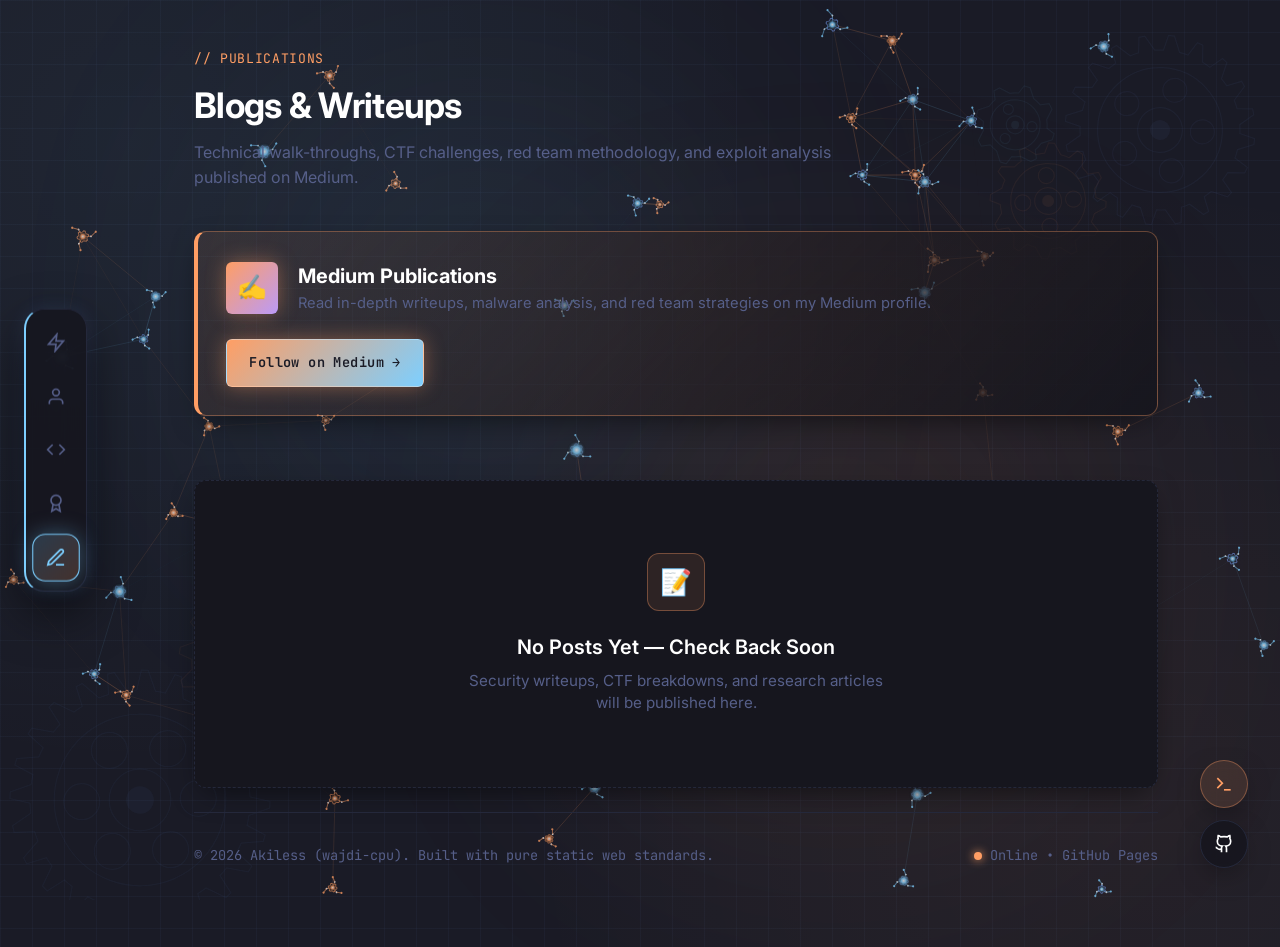
==== blogs.html @ 0413f9d8 "first commit with initial project setup" ====
<!DOCTYPE html>
<html lang="en">
<head>
  <meta charset="UTF-8">
  <meta name="viewport" content="width=device-width, initial-scale=1.0">
  <title>Akiless // Blogs & Writeups</title>
  <meta name="description" content="Offensive security articles and CTF writeups by Akiless (wajdi-cpu) on Medium">
  
  <!-- Fonts: Inter & JetBrains Mono -->
  <link rel="preconnect" href="https://fonts.googleapis.com">
  <link rel="preconnect" href="https://fonts.gstatic.com" crossorigin>
  <link href="https://fonts.googleapis.com/css2?family=Inter:wght@400;500;600;700;800&family=JetBrains+Mono:wght@400;500;600&display=swap" rel="stylesheet">
  
  <link rel="stylesheet" href="./css/style.css">
</head>
<body>

  <!-- Interactive Background Canvas & Ambient Orbs -->
  <canvas id="bg-canvas"></canvas>
  <div class="bg-glow-orb orb-1"></div>
  <div class="bg-glow-orb orb-2"></div>

  <!-- Mobile Top Bar -->
  <div class="mobile-top-bar">
    <a href="index.html" class="mobile-brand">
      <span>λ</span> akiless
    </a>
    <button class="terminal-trigger" style="background:none; border:none; color:var(--accent-emerald); font-size:1.2rem; cursor:pointer;" title="Terminal">
      &gt;_
    </button>
  </div>

  <!-- Floating Glass Dock -->
  <nav class="glass-dock" aria-label="Main Navigation">
    <a href="index.html" class="dock-item" title="Latest Activity">
      <svg xmlns="http://www.w3.org/2000/svg" viewBox="0 0 24 24" fill="none" stroke="currentColor"><path d="M13 2L3 14h9l-1 8 10-12h-9l1-8z"/></svg>
      <span class="dock-tooltip">~/latest</span>
    </a>
    <a href="whoami.html" class="dock-item" title="About Akiless">
      <svg xmlns="http://www.w3.org/2000/svg" viewBox="0 0 24 24" fill="none" stroke="currentColor"><path d="M20 21v-2a4 4 0 0 0-4-4H8a4 4 0 0 0-4 4v2"/><circle cx="12" cy="7" r="4"/></svg>
      <span class="dock-tooltip">~/whoami</span>
    </a>
    <a href="projects.html" class="dock-item" title="Projects & Tooling">
      <svg xmlns="http://www.w3.org/2000/svg" viewBox="0 0 24 24" fill="none" stroke="currentColor"><polyline points="16 18 22 12 16 6"/><polyline points="8 6 2 12 8 18"/></svg>
      <span class="dock-tooltip">~/projects</span>
    </a>
    <a href="certifications.html" class="dock-item" title="Certifications">
      <svg xmlns="http://www.w3.org/2000/svg" viewBox="0 0 24 24" fill="none" stroke="currentColor"><circle cx="12" cy="8" r="6"/><path d="M15.477 12.89 17 21l-5-3-5 3 1.523-8.11"/></svg>
      <span class="dock-tooltip">~/certifications</span>
    </a>
    <a href="blogs.html" class="dock-item" title="Medium Writeups">
      <svg xmlns="http://www.w3.org/2000/svg" viewBox="0 0 24 24" fill="none" stroke="currentColor"><path d="M12 20h9"/><path d="M16.5 3.5a2.121 2.121 0 0 1 3 3L7 19l-4 1 1-4L16.5 3.5z"/></svg>
      <span class="dock-tooltip">~/blogs</span>
    </a>
  </nav>

  <!-- Floating Quick Actions -->
  <div class="floating-actions">
    <button class="action-fab terminal-fab terminal-trigger" title="Open Interactive Terminal">
      <svg xmlns="http://www.w3.org/2000/svg" width="20" height="20" viewBox="0 0 24 24" fill="none" stroke="currentColor" stroke-width="2"><polyline points="4 17 10 11 4 5"/><line x1="12" y1="19" x2="20" y2="19"/></svg>
      <span class="action-tooltip">Easter Egg Terminal</span>
    </button>
    <a href="https://github.com/wajdi-cpu" target="_blank" rel="noopener noreferrer" class="action-fab" title="GitHub Profile">
      <svg xmlns="http://www.w3.org/2000/svg" width="20" height="20" viewBox="0 0 24 24" fill="none" stroke="currentColor" stroke-width="2"><path d="M15 22v-4a4.8 4.8 0 0 0-1-3.5c3 0 6-2 6-5.5.08-1.25-.27-2.48-1-3.5.28-1.15.28-2.35 0-3.5 0 0-1 0-3 1.5-2.64-.5-5.36-.5-8 0C6 2 5 2 5 2c-.3 1.15-.3 2.35 0 3.5A5.403 5.403 0 0 0 4 9c0 3.5 3 5.5 6 5.5-.39.49-.68 1.05-.85 1.65-.17.6-.22 1.23-.15 1.85v4"/><path d="M9 18c-4.51 2-5-2-7-2"/></svg>
      <span class="action-tooltip">GitHub @wajdi-cpu</span>
    </a>
  </div>

  <!-- Interactive Terminal Modal -->
  <div id="terminal-modal" class="terminal-modal-backdrop">
    <div class="terminal-window">
      <div class="terminal-header">
        <div class="terminal-controls">
          <span id="terminal-close-btn" class="control-dot dot-red" title="Close"></span>
          <span class="control-dot dot-yellow"></span>
          <span class="control-dot dot-green"></span>
        </div>
        <span class="terminal-title">akiless@redteam: ~ (zsh)</span>
        <div style="width:40px;"></div>
      </div>
      <div class="terminal-body">
        <div id="terminal-output" class="terminal-output">
          <div class="terminal-line"><span style="color:#10b981;">Akiless Cyber Terminal [Version 2.4.0]</span></div>
          <div class="terminal-line"><span style="color:#94a3b8;">Type <span style="color:#38bdf8;">help</span> to inspect available commands or <span style="color:#38bdf8;">whoami</span> for bio.</span></div>
        </div>
        <div class="terminal-prompt-row">
          <span class="terminal-prompt-user">akiless@redteam:~$</span>
          <input type="text" id="terminal-input" class="terminal-input" autocomplete="off" spellcheck="false" placeholder="type a command...">
        </div>
      </div>
    </div>
  </div>

  <!-- Main Content Layout -->
  <div class="page-container">
    <div class="section-header">
      <div class="section-tag">
        <span>// PUBLICATIONS</span>
      </div>
      <h1 class="section-title">Blogs & Writeups</h1>
      <p class="section-desc">
        Technical walk-throughs, CTF challenges, red team methodology, and exploit analysis published on Medium.
      </p>
    </div>

    <!-- Persistent Medium Banner -->
    <div class="medium-banner">
      <div class="medium-banner-info">
        <div class="medium-icon-box">✍</div>
        <div class="medium-banner-text">
          <h3>Medium Publications</h3>
          <p>Read in-depth writeups, malware analysis, and red team strategies on my Medium profile.</p>
        </div>
      </div>
      <a href="https://medium.com" target="_blank" rel="noopener noreferrer" class="btn-cyber primary">
        Follow on Medium &rarr;
      </a>
    </div>

    <!-- Blogs List Container -->
    <div id="blogs-container"></div>

    <!-- Footer -->
    <footer class="site-footer">
      <div>&copy; 2026 Akiless (wajdi-cpu). Built with pure static web standards.</div>
      <div class="footer-status">
        <span class="pulse-dot"></span>
        <span>Online &bull; GitHub Pages</span>
      </div>
    </footer>
  </div>

  <!-- Scripts -->
  <script src="./js/main.js"></script>
  <script src="./js/data-loader.js"></script>
  <script>
    document.addEventListener('DOMContentLoaded', () => {
      DataLoader.initBlogs('blogs-container');
    });
  </script>
</body>
</html>
---- css/style.css ----
/* ==========================================================================
   GENERATOR REX x TOKYO NIGHT DESIGN SYSTEM
   Cybernetic Nanites, Mechanical Blueprints & Moody Tokyo Night Palette
   ========================================================================== */

:root {
  /* Tokyo Night Core Palette */
  --bg-main: #1a1b26;
  --bg-panel: #16161e;
  --bg-card: #1f2335;
  --bg-card-hover: #24283b;
  --bg-dock: rgba(22, 22, 30, 0.85);

  --text-main: #c0caf5;
  --text-muted: #565f89;
  --text-bright: #e0af68;
  --text-white: #ffffff;

  --border-color: #24283b;
  --border-accent: rgba(125, 207, 255, 0.25);
  --border-rex-orange: rgba(255, 158, 100, 0.35);

  /* Tokyo Night Accents (Generator Rex Biomech Tuning) */
  --accent-cyan: #7dcfff;      /* Nanite Core Cyan */
  --accent-blue: #7aa2f7;      /* Providence Tech Blue */
  --accent-purple: #bb9af7;    /* Quantum Subsystem Purple */
  --accent-orange: #ff9e64;    /* Rex Nanite Overdrive Orange */
  --accent-green: #9ece6a;     /* Nanite Stable Green */
  --accent-red: #f7768e;       /* EVO Alert Pink/Red */

  /* Nanite Gradients */
  --grad-nanite-primary: linear-gradient(135deg, #7dcfff 0%, #7aa2f7 50%, #bb9af7 100%);
  --grad-overdrive: linear-gradient(135deg, #ff9e64 0%, #bb9af7 100%);
  --grad-circuit: linear-gradient(90deg, #ff9e64, #7dcfff);

  /* Shadows & Nanite Glows */
  --shadow-dock: 0 20px 50px rgba(0, 0, 0, 0.6), 0 0 20px rgba(122, 162, 247, 0.15);
  --shadow-card: 0 10px 30px -10px rgba(0, 0, 0, 0.6);
  --glow-cyan: 0 0 20px rgba(125, 207, 255, 0.35);
  --glow-orange: 0 0 20px rgba(255, 158, 100, 0.4);

  /* Radii & Mechanical Chamfers */
  --radius-sm: 6px;
  --radius-md: 12px;
  --radius-lg: 18px;
  --radius-full: 9999px;

  /* Typography */
  --font-sans: 'Inter', -apple-system, BlinkMacSystemFont, 'Segoe UI', Roboto, sans-serif;
  --font-mono: 'JetBrains Mono', 'Fira Code', monospace;
  --transition: all 0.25s cubic-bezier(0.16, 1, 0.3, 1);
}

/* Reset & Base Setup */
* {
  box-sizing: border-box;
  margin: 0;
  padding: 0;
}

html {
  scroll-behavior: smooth;
  font-size: 16px;
}

body {
  background-color: var(--bg-main);
  /* Mechanical Blueprint Circuit Grid Background */
  background-image: 
    linear-gradient(to right, rgba(122, 162, 247, 0.04) 1px, transparent 1px),
    linear-gradient(to bottom, rgba(122, 162, 247, 0.04) 1px, transparent 1px),
    radial-gradient(circle at 10% 15%, rgba(125, 207, 255, 0.06) 0%, transparent 45%),
    radial-gradient(circle at 90% 85%, rgba(255, 158, 100, 0.05) 0%, transparent 45%);
  background-size: 32px 32px, 32px 32px, 100% 100%, 100% 100%;
  color: var(--text-main);
  font-family: var(--font-sans);
  line-height: 1.6;
  min-height: 100vh;
  position: relative;
  overflow-x: hidden;
  -webkit-font-smoothing: antialiased;
}

/* Nanite Swarm Canvas */
#bg-canvas {
  position: fixed;
  top: 0;
  left: 0;
  width: 100%;
  height: 100%;
  pointer-events: none;
  z-index: 0;
  opacity: 0.75;
}

/* Ambient Mechanical Power Conduits */
.bg-glow-orb {
  position: fixed;
  border-radius: 50%;
  filter: blur(140px);
  pointer-events: none;
  z-index: 0;
  opacity: 0.18;
}
.orb-1 {
  top: 10%;
  left: 20%;
  width: 450px;
  height: 450px;
  background: radial-gradient(circle, #7dcfff, transparent);
}
.orb-2 {
  bottom: 10%;
  right: 15%;
  width: 500px;
  height: 500px;
  background: radial-gradient(circle, #ff9e64, transparent);
}

/* Floating Glass Dock (Mechanical Chamfer & Tokyo Night Blur) */
.glass-dock {
  position: fixed;
  left: 1.5rem;
  top: 50%;
  transform: translateY(-50%);
  z-index: 1000;
  background: var(--bg-dock);
  backdrop-filter: blur(20px);
  -webkit-backdrop-filter: blur(20px);
  border: 1px solid var(--border-color);
  border-left: 2px solid var(--accent-cyan);
  border-radius: 20px;
  padding: 0.7rem 0.5rem;
  box-shadow: var(--shadow-dock);
  display: flex;
  flex-direction: column;
  gap: 0.6rem;
  align-items: center;
}

.dock-item {
  position: relative;
  width: 44px;
  height: 44px;
  border-radius: var(--radius-md);
  display: flex;
  align-items: center;
  justify-content: center;
  color: var(--text-muted);
  text-decoration: none;
  transition: var(--transition);
  background: transparent;
  border: 1px solid transparent;
  cursor: pointer;
}

.dock-item svg {
  width: 20px;
  height: 20px;
  stroke-width: 2;
  transition: var(--transition);
}

.dock-item:hover {
  color: var(--text-white);
  background: rgba(122, 162, 247, 0.12);
  border-color: var(--border-accent);
  transform: scale(1.08);
}

.dock-item.active {
  background: linear-gradient(135deg, rgba(125, 207, 255, 0.2), rgba(255, 158, 100, 0.2));
  color: var(--accent-cyan);
  border-color: var(--accent-cyan);
  box-shadow: var(--glow-cyan);
  transform: scale(1.08);
}

.dock-tooltip {
  position: absolute;
  left: calc(100% + 14px);
  top: 50%;
  transform: translateY(-50%);
  background: var(--bg-panel);
  border: 1px solid var(--border-color);
  border-left: 2px solid var(--accent-orange);
  color: #fff;
  font-size: 0.8rem;
  font-weight: 600;
  font-family: var(--font-mono);
  padding: 0.35rem 0.75rem;
  border-radius: var(--radius-sm);
  white-space: nowrap;
  pointer-events: none;
  opacity: 0;
  visibility: hidden;
  transition: opacity 0.2s ease, transform 0.2s ease;
  box-shadow: 0 8px 20px rgba(0, 0, 0, 0.6);
}

.dock-tooltip::before {
  content: '';
  position: absolute;
  right: 100%;
  top: 50%;
  transform: translateY(-50%);
  border: 5px solid transparent;
  border-right-color: var(--bg-panel);
}

.dock-item:hover .dock-tooltip {
  opacity: 1;
  visibility: visible;
  transform: translateY(-50%) translateX(4px);
}

/* Floating Quick Actions (Terminal & GitHub) */
.floating-actions {
  position: fixed;
  bottom: 2rem;
  right: 2rem;
  z-index: 1000;
  display: flex;
  flex-direction: column;
  gap: 0.75rem;
}

.action-fab {
  position: relative;
  width: 48px;
  height: 48px;
  border-radius: 50%;
  background: var(--bg-dock);
  backdrop-filter: blur(16px);
  border: 1px solid var(--border-color);
  color: #fff;
  display: flex;
  align-items: center;
  justify-content: center;
  cursor: pointer;
  box-shadow: var(--shadow-card);
  transition: var(--transition);
}

.action-fab:hover {
  transform: scale(1.1) rotate(5deg);
  border-color: var(--accent-cyan);
  box-shadow: var(--glow-cyan);
}

.action-fab.terminal-fab {
  background: rgba(255, 158, 100, 0.12);
  border-color: var(--border-rex-orange);
  color: var(--accent-orange);
}

.action-fab.terminal-fab:hover {
  border-color: var(--accent-orange);
  box-shadow: var(--glow-orange);
}

.action-tooltip {
  position: absolute;
  right: calc(100% + 12px);
  top: 50%;
  transform: translateY(-50%);
  background: var(--bg-panel);
  border: 1px solid var(--border-color);
  color: #fff;
  font-size: 0.75rem;
  font-family: var(--font-mono);
  padding: 0.3rem 0.65rem;
  border-radius: var(--radius-sm);
  white-space: nowrap;
  opacity: 0;
  pointer-events: none;
  transition: var(--transition);
}

.action-fab:hover .action-tooltip {
  opacity: 1;
}

/* Top Mobile Bar */
.mobile-top-bar {
  display: none;
  position: sticky;
  top: 0;
  z-index: 999;
  background: var(--bg-panel);
  border-bottom: 1px solid var(--border-color);
  padding: 0.85rem 1.25rem;
  justify-content: space-between;
  align-items: center;
}

.mobile-brand {
  font-family: var(--font-mono);
  font-weight: 700;
  font-size: 1.1rem;
  color: #fff;
  text-decoration: none;
  display: flex;
  align-items: center;
  gap: 0.5rem;
}

.mobile-brand span {
  color: var(--accent-orange);
}

/* Layout Container */
.page-container {
  position: relative;
  z-index: 10;
  max-width: 1100px;
  margin: 0 auto;
  padding: 3rem 2rem 5rem 6.5rem;
  min-height: 100vh;
  display: flex;
  flex-direction: column;
}

/* Hero Section (Generator Rex Nanite Core Focus) */
.hero-section {
  display: flex;
  align-items: center;
  justify-content: space-between;
  gap: 3rem;
  margin-bottom: 3.5rem;
  padding: 2.5rem 0 1.5rem;
}

.hero-text-col {
  flex: 1;
}

.hero-status-pill {
  display: inline-flex;
  align-items: center;
  gap: 0.65rem;
  background: rgba(255, 158, 100, 0.08);
  border: 1px solid var(--border-rex-orange);
  color: var(--accent-orange);
  font-family: var(--font-mono);
  font-size: 0.8rem;
  font-weight: 600;
  padding: 0.35rem 0.9rem;
  border-radius: var(--radius-sm);
  margin-bottom: 1.5rem;
  letter-spacing: 0.05em;
}

.pulse-dot {
  width: 8px;
  height: 8px;
  border-radius: 50%;
  background-color: var(--accent-orange);
  box-shadow: 0 0 10px var(--accent-orange);
  animation: nanitePulse 2s infinite;
}

@keyframes nanitePulse {
  0% { transform: scale(0.95); box-shadow: 0 0 0 0 rgba(255, 158, 100, 0.8); }
  70% { transform: scale(1); box-shadow: 0 0 0 9px rgba(255, 158, 100, 0); }
  100% { transform: scale(0.95); box-shadow: 0 0 0 0 rgba(255, 158, 100, 0); }
}

.hero-name {
  font-size: 3.6rem;
  font-weight: 800;
  line-height: 1.1;
  margin-bottom: 1rem;
  letter-spacing: -0.03em;
}

.hero-gradient-text {
  background: var(--grad-circuit);
  -webkit-background-clip: text;
  -webkit-text-fill-color: transparent;
}

.hero-typewriter-box {
  min-height: 2.2rem;
  margin-bottom: 1.5rem;
  font-size: 1.3rem;
  font-family: var(--font-mono);
  color: var(--accent-cyan);
}

.typewriter-cursor {
  display: inline-block;
  color: var(--accent-orange);
  animation: blinkCursor 0.8s infinite;
  font-weight: bold;
}

@keyframes blinkCursor {
  0%, 100% { opacity: 1; }
  50% { opacity: 0; }
}

.hero-desc {
  font-size: 1.05rem;
  color: var(--text-muted);
  max-width: 580px;
  line-height: 1.65;
  margin-bottom: 2rem;
}

.hero-actions {
  display: flex;
  align-items: center;
  gap: 1rem;
  flex-wrap: wrap;
}

/* Mechanical Chamfered Buttons */
.btn-cyber {
  display: inline-flex;
  align-items: center;
  gap: 0.6rem;
  padding: 0.75rem 1.4rem;
  border-radius: var(--radius-sm);
  font-family: var(--font-mono);
  font-size: 0.85rem;
  font-weight: 600;
  text-decoration: none;
  transition: var(--transition);
  cursor: pointer;
  position: relative;
  letter-spacing: 0.03em;
}

.btn-cyber.primary {
  background: linear-gradient(135deg, #ff9e64, #7dcfff);
  color: #1a1b26;
  border: 1px solid rgba(255, 255, 255, 0.3);
  box-shadow: var(--glow-orange);
}

.btn-cyber.primary:hover {
  transform: translateY(-2px);
  box-shadow: 0 6px 25px rgba(255, 158, 100, 0.6);
}

.btn-cyber.secondary {
  background: var(--bg-card);
  color: var(--text-main);
  border: 1px solid var(--border-color);
}

.btn-cyber.secondary:hover {
  background: var(--bg-card-hover);
  border-color: var(--accent-cyan);
  color: #fff;
  transform: translateY(-2px);
  box-shadow: var(--glow-cyan);
}

/* Avatar Mechanical Gear & Nanite Core Ring */
.hero-avatar-col {
  flex-shrink: 0;
}

.avatar-gear-wrapper {
  position: relative;
  width: 260px;
  height: 260px;
  display: flex;
  align-items: center;
  justify-content: center;
}

.avatar-gear-svg {
  position: absolute;
  top: 0;
  left: 0;
  width: 100%;
  height: 100%;
  animation: rotateMechanicalGear 30s linear infinite;
  pointer-events: none;
  filter: drop-shadow(0 0 12px rgba(255, 158, 100, 0.45));
}

@keyframes rotateMechanicalGear {
  from { transform: rotate(0deg); }
  to { transform: rotate(360deg); }
}

.avatar-gear-wrapper:hover .avatar-gear-svg {
  animation-duration: 10s;
  filter: drop-shadow(0 0 22px rgba(125, 207, 255, 0.75));
}

.avatar-image-inner {
  width: 185px;
  height: 185px;
  border-radius: 50%;
  object-fit: cover;
  background-color: var(--bg-panel);
  border: 4px solid var(--border-color);
  box-shadow: 0 0 25px rgba(0, 0, 0, 0.6);
  z-index: 2;
  transition: var(--transition);
}

.avatar-gear-wrapper:hover .avatar-image-inner {
  border-color: var(--accent-orange);
  transform: scale(1.03);
}

/* Mechanical Tech Marquee */
.marquee-container {
  margin: 1.5rem 0 3.5rem;
  overflow: hidden;
  white-space: nowrap;
  position: relative;
  padding: 1rem 0;
  border-top: 1px solid var(--border-color);
  border-bottom: 1px solid var(--border-color);
  background: rgba(22, 22, 30, 0.6);
  backdrop-filter: blur(12px);
  border-radius: var(--radius-md);
}

.marquee-container::before,
.marquee-container::after {
  content: '';
  position: absolute;
  top: 0;
  width: 80px;
  height: 100%;
  z-index: 2;
  pointer-events: none;
}
.marquee-container::before {
  left: 0;
  background: linear-gradient(to right, var(--bg-main), transparent);
}
.marquee-container::after {
  right: 0;
  background: linear-gradient(to left, var(--bg-main), transparent);
}

.marquee-content {
  display: inline-flex;
  gap: 2rem;
  animation: scrollMarquee 30s linear infinite;
}

@keyframes scrollMarquee {
  0% { transform: translateX(0); }
  100% { transform: translateX(-50%); }
}

.tech-tag-item {
  display: inline-flex;
  align-items: center;
  gap: 0.6rem;
  background: var(--bg-card);
  border: 1px solid var(--border-color);
  padding: 0.45rem 1rem;
  border-radius: var(--radius-sm);
  font-family: var(--font-mono);
  font-size: 0.82rem;
  color: var(--text-main);
  transition: var(--transition);
}

.tech-tag-item:hover {
  border-color: var(--accent-orange);
  background: rgba(255, 158, 100, 0.1);
  color: #fff;
}

/* Section Header */
.section-header {
  margin-bottom: 2.5rem;
}

.section-tag {
  font-family: var(--font-mono);
  font-size: 0.82rem;
  color: var(--accent-orange);
  margin-bottom: 0.5rem;
  display: flex;
  align-items: center;
  gap: 0.5rem;
  letter-spacing: 0.05em;
}

.section-title {
  font-size: 2.2rem;
  font-weight: 700;
  color: #fff;
  letter-spacing: -0.02em;
}

.section-desc {
  color: var(--text-muted);
  font-size: 1rem;
  margin-top: 0.4rem;
  max-width: 680px;
}

/* Mechanical Filter Bar */
.filter-bar {
  display: flex;
  align-items: center;
  gap: 0.6rem;
  flex-wrap: wrap;
  margin-bottom: 2rem;
  padding: 0.5rem;
  background: var(--bg-panel);
  border: 1px solid var(--border-color);
  border-radius: var(--radius-md);
}

.filter-btn {
  background: transparent;
  border: 1px solid transparent;
  color: var(--text-muted);
  font-family: var(--font-mono);
  font-size: 0.85rem;
  padding: 0.45rem 1rem;
  border-radius: var(--radius-sm);
  cursor: pointer;
  transition: var(--transition);
}

.filter-btn:hover {
  color: #fff;
  background: rgba(255, 255, 255, 0.04);
}

.filter-btn.active {
  background: rgba(255, 158, 100, 0.15);
  border-color: var(--accent-orange);
  color: var(--accent-orange);
  font-weight: 600;
  box-shadow: 0 0 15px rgba(255, 158, 100, 0.2);
}

/* Mechanical Empty State */
.empty-state {
  text-align: center;
  padding: 4.5rem 1.5rem;
  background: var(--bg-panel);
  border: 1px dashed var(--border-color);
  border-radius: var(--radius-md);
  margin: 1.5rem 0;
  display: flex;
  flex-direction: column;
  align-items: center;
  justify-content: center;
  box-shadow: var(--shadow-card);
}

.empty-state-icon {
  width: 58px;
  height: 58px;
  border-radius: var(--radius-md);
  background: rgba(255, 158, 100, 0.1);
  color: var(--accent-orange);
  display: flex;
  align-items: center;
  justify-content: center;
  font-size: 1.6rem;
  margin-bottom: 1.25rem;
  border: 1px solid var(--border-rex-orange);
}

.empty-state-title {
  color: #fff;
  font-size: 1.25rem;
  font-weight: 600;
  margin-bottom: 0.4rem;
}

.empty-state-desc {
  color: var(--text-muted);
  font-size: 0.95rem;
  max-width: 440px;
  line-height: 1.5;
}

/* Timeline Layout (Latest / index.html) */
.timeline-container {
  position: relative;
  padding-left: 2rem;
  margin-top: 1.5rem;
}

.timeline-container::before {
  content: '';
  position: absolute;
  top: 10px;
  bottom: 10px;
  left: 7px;
  width: 2px;
  background: linear-gradient(to bottom, var(--accent-orange), var(--accent-cyan), var(--border-color));
  border-radius: 2px;
}

.timeline-item {
  position: relative;
  margin-bottom: 2rem;
}

.timeline-dot {
  position: absolute;
  left: -2rem;
  top: 1.25rem;
  width: 16px;
  height: 16px;
  border-radius: 50%;
  background-color: var(--bg-main);
  border: 3px solid var(--accent-orange);
  box-shadow: var(--glow-orange);
  z-index: 2;
  transition: var(--transition);
}

.timeline-item:hover .timeline-dot {
  border-color: var(--accent-cyan);
  box-shadow: var(--glow-cyan);
}

.timeline-card {
  background: var(--bg-card);
  border: 1px solid var(--border-color);
  border-left: 3px solid var(--accent-cyan);
  border-radius: var(--radius-md);
  padding: 1.35rem 1.5rem;
  display: flex;
  gap: 1.35rem;
  transition: var(--transition);
  box-shadow: var(--shadow-card);
}

.timeline-card:hover {
  transform: translateY(-3px);
  border-color: var(--accent-cyan);
  border-left-color: var(--accent-orange);
  background: var(--bg-card-hover);
}

.timeline-thumb {
  width: 140px;
  height: 90px;
  object-fit: cover;
  border-radius: var(--radius-sm);
  background-color: var(--bg-panel);
  border: 1px solid var(--border-color);
  flex-shrink: 0;
}

.timeline-content {
  flex: 1;
}

.timeline-meta {
  display: flex;
  align-items: center;
  gap: 0.75rem;
  margin-bottom: 0.45rem;
  font-size: 0.8rem;
  font-family: var(--font-mono);
}

.timeline-badge {
  padding: 0.15rem 0.6rem;
  border-radius: var(--radius-sm);
  font-size: 0.72rem;
  font-weight: 600;
  text-transform: uppercase;
  letter-spacing: 0.05em;
}

.badge-blog {
  background: rgba(187, 154, 247, 0.15);
  color: var(--accent-purple);
  border: 1px solid rgba(187, 154, 247, 0.35);
}

.badge-cert {
  background: rgba(158, 206, 106, 0.15);
  color: var(--accent-green);
  border: 1px solid rgba(158, 206, 106, 0.35);
}

.badge-project {
  background: rgba(255, 158, 100, 0.15);
  color: var(--accent-orange);
  border: 1px solid var(--border-rex-orange);
}

.timeline-date {
  color: var(--text-muted);
}

.timeline-title {
  font-size: 1.18rem;
  font-weight: 600;
  color: #fff;
  margin-bottom: 0.4rem;
}

.timeline-desc {
  color: var(--text-main);
  font-size: 0.92rem;
  line-height: 1.55;
}

/* Projects Grid (projects.html) */
.projects-grid {
  display: grid;
  grid-template-columns: repeat(auto-fill, minmax(320px, 1fr));
  gap: 1.5rem;
  margin-top: 1.5rem;
}

.project-card {
  background: var(--bg-card);
  border: 1px solid var(--border-color);
  border-radius: var(--radius-md);
  overflow: hidden;
  display: flex;
  flex-direction: column;
  transition: var(--transition);
  box-shadow: var(--shadow-card);
}

.project-card:hover {
  transform: translateY(-4px);
  border-color: var(--accent-cyan);
  box-shadow: var(--glow-cyan);
}

.project-cover {
  width: 100%;
  height: 180px;
  object-fit: cover;
  background-color: var(--bg-panel);
  border-bottom: 1px solid var(--border-color);
}

.project-body {
  padding: 1.4rem;
  flex: 1;
  display: flex;
  flex-direction: column;
}

.project-name {
  font-size: 1.2rem;
  font-weight: 700;
  color: #fff;
  margin-bottom: 0.5rem;
}

.project-desc {
  color: var(--text-main);
  font-size: 0.92rem;
  line-height: 1.55;
  margin-bottom: 1.2rem;
  flex: 1;
}

.project-tags {
  display: flex;
  flex-wrap: wrap;
  gap: 0.4rem;
  margin-bottom: 1.2rem;
}

.project-tag {
  font-family: var(--font-mono);
  font-size: 0.72rem;
  background: rgba(255, 255, 255, 0.04);
  color: var(--accent-cyan);
  padding: 0.2rem 0.6rem;
  border-radius: var(--radius-sm);
  border: 1px solid rgba(125, 207, 255, 0.25);
}

.project-footer {
  display: flex;
  align-items: center;
  justify-content: space-between;
  padding-top: 0.85rem;
  border-top: 1px solid var(--border-color);
  font-family: var(--font-mono);
  font-size: 0.85rem;
}

/* Certifications Layout (certifications.html) */
.cert-section {
  margin-bottom: 3.5rem;
}

.cert-section-header {
  display: flex;
  align-items: center;
  gap: 0.85rem;
  margin-bottom: 1.5rem;
  padding-bottom: 0.75rem;
  border-bottom: 1px solid var(--border-color);
}

.cert-section-title {
  font-size: 1.4rem;
  font-weight: 700;
  color: #fff;
}

.cert-count-pill {
  font-family: var(--font-mono);
  font-size: 0.75rem;
  padding: 0.15rem 0.65rem;
  border-radius: var(--radius-full);
}

.pill-earned {
  background: rgba(158, 206, 106, 0.15);
  color: var(--accent-green);
  border: 1px solid rgba(158, 206, 106, 0.35);
}

.pill-progress {
  background: rgba(255, 158, 100, 0.15);
  color: var(--accent-orange);
  border: 1px solid var(--border-rex-orange);
}

.cert-grid {
  display: grid;
  grid-template-columns: repeat(auto-fill, minmax(320px, 1fr));
  gap: 1.5rem;
}

.cert-card {
  background: var(--bg-card);
  border: 1px solid var(--border-color);
  border-radius: var(--radius-md);
  padding: 1.35rem;
  display: flex;
  flex-direction: column;
  gap: 1rem;
  transition: var(--transition);
  box-shadow: var(--shadow-card);
}

.cert-card:hover {
  transform: translateY(-3px);
  border-color: var(--accent-cyan);
  box-shadow: var(--glow-cyan);
}

.cert-card-top {
  display: flex;
  align-items: center;
  gap: 1rem;
}

.cert-badge-img {
  width: 58px;
  height: 58px;
  object-fit: cover;
  border-radius: var(--radius-sm);
  background-color: var(--bg-panel);
  border: 1px solid var(--border-color);
  flex-shrink: 0;
}

.cert-info {
  flex: 1;
}

.cert-name {
  font-size: 1.1rem;
  font-weight: 600;
  color: #fff;
  line-height: 1.3;
}

.cert-issuer {
  font-size: 0.85rem;
  color: var(--text-muted);
  margin-top: 0.2rem;
}

.cert-date {
  font-family: var(--font-mono);
  font-size: 0.8rem;
  color: var(--accent-green);
  margin-top: 0.35rem;
}

.cert-progress-box {
  margin-top: auto;
}

.progress-labels {
  display: flex;
  justify-content: space-between;
  align-items: center;
  font-family: var(--font-mono);
  font-size: 0.8rem;
  margin-bottom: 0.4rem;
}

.progress-label-text {
  color: var(--text-muted);
}

.progress-label-percent {
  color: var(--accent-orange);
  font-weight: 600;
}

.progress-track {
  width: 100%;
  height: 8px;
  background-color: var(--bg-panel);
  border-radius: var(--radius-full);
  overflow: hidden;
  border: 1px solid var(--border-color);
}

.progress-bar-fill {
  height: 100%;
  border-radius: var(--radius-full);
  background: var(--grad-circuit);
  box-shadow: 0 0 10px rgba(255, 158, 100, 0.5);
  transition: width 0.8s cubic-bezier(0.16, 1, 0.3, 1);
}

/* Blogs Page (blogs.html) */
.medium-banner {
  background: linear-gradient(135deg, rgba(255, 158, 100, 0.1), rgba(22, 22, 30, 0.95));
  border: 1px solid var(--border-rex-orange);
  border-left: 4px solid var(--accent-orange);
  border-radius: var(--radius-md);
  padding: 1.75rem;
  display: flex;
  align-items: center;
  justify-content: space-between;
  flex-wrap: wrap;
  gap: 1.5rem;
  margin-bottom: 2.5rem;
  box-shadow: var(--shadow-card);
}

.medium-banner-info {
  display: flex;
  align-items: center;
  gap: 1.25rem;
}

.medium-icon-box {
  width: 52px;
  height: 52px;
  border-radius: var(--radius-sm);
  background: linear-gradient(135deg, #ff9e64, #bb9af7);
  color: #1a1b26;
  display: flex;
  align-items: center;
  justify-content: center;
  font-size: 1.5rem;
  font-weight: bold;
  box-shadow: var(--glow-orange);
  flex-shrink: 0;
}

.medium-banner-text h3 {
  color: #fff;
  font-size: 1.25rem;
  font-weight: 700;
}

.medium-banner-text p {
  color: var(--text-muted);
  font-size: 0.92rem;
}

.blogs-list {
  display: flex;
  flex-direction: column;
  gap: 1.5rem;
}

.blog-card {
  background: var(--bg-card);
  border: 1px solid var(--border-color);
  border-radius: var(--radius-md);
  padding: 1.5rem;
  display: flex;
  gap: 1.5rem;
  transition: var(--transition);
  box-shadow: var(--shadow-card);
}

.blog-card:hover {
  transform: translateY(-3px);
  border-color: var(--accent-orange);
  box-shadow: var(--glow-orange);
}

.blog-thumb {
  width: 220px;
  height: 130px;
  object-fit: cover;
  border-radius: var(--radius-sm);
  background-color: var(--bg-panel);
  border: 1px solid var(--border-color);
  flex-shrink: 0;
}

.blog-content {
  flex: 1;
  display: flex;
  flex-direction: column;
}

.blog-date {
  font-family: var(--font-mono);
  font-size: 0.8rem;
  color: var(--accent-orange);
  margin-bottom: 0.4rem;
}

.blog-title {
  font-size: 1.3rem;
  font-weight: 700;
  color: #fff;
  margin-bottom: 0.5rem;
  line-height: 1.35;
}

.blog-desc {
  color: var(--text-main);
  font-size: 0.95rem;
  line-height: 1.6;
  margin-bottom: 1rem;
  flex: 1;
}

.blog-link {
  font-family: var(--font-mono);
  font-size: 0.85rem;
  display: inline-flex;
  align-items: center;
  gap: 0.4rem;
  color: var(--accent-cyan);
}

/* Bio Page (whoami.html) */
.whoami-layout {
  display: grid;
  grid-template-columns: 300px 1fr;
  gap: 2.5rem;
  margin-top: 1rem;
}

.whoami-sidebar {
  background: var(--bg-panel);
  border: 1px solid var(--border-color);
  border-radius: var(--radius-md);
  padding: 2rem 1.5rem;
  display: flex;
  flex-direction: column;
  align-items: center;
  text-align: center;
  box-shadow: var(--shadow-card);
}

.avatar-wrapper {
  position: relative;
  width: 170px;
  height: 170px;
  margin-bottom: 1.5rem;
}

.avatar-img {
  width: 100%;
  height: 100%;
  border-radius: 50%;
  object-fit: cover;
  border: 4px solid var(--accent-orange);
  box-shadow: var(--glow-orange);
  background-color: var(--bg-card);
}

.avatar-status-badge {
  position: absolute;
  bottom: 8px;
  right: 8px;
  width: 20px;
  height: 20px;
  background-color: var(--accent-orange);
  border-radius: 50%;
  border: 3px solid var(--bg-main);
  box-shadow: 0 0 12px var(--accent-orange);
}

.whoami-name {
  font-size: 1.6rem;
  font-weight: 800;
  color: #fff;
  margin-bottom: 0.25rem;
}

.whoami-handle {
  font-family: var(--font-mono);
  font-size: 0.9rem;
  color: var(--accent-cyan);
  margin-bottom: 1rem;
}

.whoami-tagline {
  font-size: 0.92rem;
  color: var(--text-muted);
  line-height: 1.5;
  margin-bottom: 1.5rem;
}

.whoami-social-links {
  display: flex;
  flex-direction: column;
  width: 100%;
  gap: 0.6rem;
  border-top: 1px solid var(--border-color);
  padding-top: 1.25rem;
}

.social-btn {
  display: flex;
  align-items: center;
  gap: 0.75rem;
  font-family: var(--font-mono);
  font-size: 0.85rem;
  color: var(--text-main);
  padding: 0.6rem 0.9rem;
  border-radius: var(--radius-sm);
  background: var(--bg-card);
  border: 1px solid var(--border-color);
  transition: var(--transition);
  text-decoration: none;
}

.social-btn:hover {
  border-color: var(--accent-orange);
  background: rgba(255, 158, 100, 0.1);
  color: #fff;
}

.whoami-content-col {
  display: flex;
  flex-direction: column;
  gap: 2rem;
}

.bio-card {
  background: var(--bg-card);
  border: 1px solid var(--border-color);
  border-left: 3px solid var(--accent-orange);
  border-radius: var(--radius-md);
  padding: 2rem;
  box-shadow: var(--shadow-card);
}

.bio-card-title {
  font-size: 1.35rem;
  font-weight: 700;
  color: #fff;
  margin-bottom: 1rem;
  display: flex;
  align-items: center;
  gap: 0.6rem;
}

.bio-card-title span.prefix {
  color: var(--accent-orange);
  font-family: var(--font-mono);
}

.bio-text {
  color: var(--text-main);
  font-size: 1rem;
  line-height: 1.7;
  margin-bottom: 1rem;
}

.bio-text strong {
  color: #fff;
}

.bio-highlights-list {
  list-style: none;
  display: flex;
  flex-direction: column;
  gap: 0.85rem;
  margin-top: 1rem;
}

.bio-highlights-list li {
  position: relative;
  padding-left: 1.6rem;
  color: var(--text-main);
  font-size: 0.98rem;
  line-height: 1.55;
}

.bio-highlights-list li strong {
  color: #fff;
}

.bio-highlights-list li::before {
  content: '⚙️';
  position: absolute;
  left: 0;
  font-size: 0.85rem;
}

.skills-badge-list {
  display: flex;
  flex-wrap: wrap;
  gap: 0.6rem;
  margin-top: 0.75rem;
}

.skill-pill {
  font-family: var(--font-mono);
  font-size: 0.82rem;
  padding: 0.4rem 0.85rem;
  border-radius: var(--radius-sm);
  background: var(--bg-panel);
  border: 1px solid var(--border-color);
  color: var(--text-main);
  transition: var(--transition);
}

.skill-pill:hover {
  border-color: var(--accent-orange);
  color: #fff;
  background: rgba(255, 158, 100, 0.1);
}

/* Mechanical Cyber Terminal Modal */
.terminal-modal-backdrop {
  position: fixed;
  inset: 0;
  z-index: 2000;
  background: rgba(10, 14, 23, 0.85);
  backdrop-filter: blur(12px);
  display: flex;
  align-items: center;
  justify-content: center;
  opacity: 0;
  visibility: hidden;
  transition: var(--transition);
  padding: 1.5rem;
}

.terminal-modal-backdrop.open {
  opacity: 1;
  visibility: visible;
}

.terminal-window {
  width: 100%;
  max-width: 680px;
  background: var(--bg-panel);
  border: 1px solid var(--border-color);
  border-top: 3px solid var(--accent-orange);
  border-radius: var(--radius-md);
  box-shadow: 0 25px 60px rgba(0, 0, 0, 0.8), 0 0 35px rgba(255, 158, 100, 0.2);
  overflow: hidden;
  font-family: var(--font-mono);
  display: flex;
  flex-direction: column;
  transform: scale(0.95);
  transition: var(--transition);
}

.terminal-modal-backdrop.open .terminal-window {
  transform: scale(1);
}

.terminal-header {
  background: rgba(16, 23, 38, 0.95);
  padding: 0.75rem 1.25rem;
  display: flex;
  align-items: center;
  justify-content: space-between;
  border-bottom: 1px solid var(--border-color);
}

.terminal-controls {
  display: flex;
  gap: 0.5rem;
}

.control-dot {
  width: 12px;
  height: 12px;
  border-radius: 50%;
  cursor: pointer;
}
.dot-red { background: #f7768e; }
.dot-yellow { background: #ff9e64; }
.dot-green { background: #9ece6a; }

.terminal-title {
  color: var(--text-muted);
  font-size: 0.82rem;
}

.terminal-body {
  padding: 1.5rem;
  height: 340px;
  overflow-y: auto;
  font-size: 0.88rem;
  line-height: 1.5;
  color: #7dcfff;
}

.terminal-output {
  margin-bottom: 1rem;
}

.terminal-line {
  margin-bottom: 0.35rem;
}

.terminal-prompt-row {
  display: flex;
  align-items: center;
  gap: 0.5rem;
}

.terminal-prompt-user {
  color: var(--accent-orange);
  font-weight: 600;
}

.terminal-input {
  background: transparent;
  border: none;
  color: #fff;
  font-family: var(--font-mono);
  font-size: 0.88rem;
  outline: none;
  flex: 1;
}

/* Footer */
.site-footer {
  margin-top: auto;
  border-top: 1px solid var(--border-color);
  padding-top: 2rem;
  font-family: var(--font-mono);
  font-size: 0.85rem;
  color: var(--text-muted);
  display: flex;
  justify-content: space-between;
  align-items: center;
  flex-wrap: wrap;
  gap: 1rem;
}

.footer-status {
  display: flex;
  align-items: center;
  gap: 0.5rem;
}

/* Responsive Breakpoints */
@media (max-width: 900px) {
  .page-container {
    padding-left: 1.5rem;
    padding-right: 1.5rem;
  }
  .hero-section {
    flex-direction: column-reverse;
    text-align: center;
    gap: 2rem;
  }
  .hero-desc {
    margin-left: auto;
    margin-right: auto;
  }
  .hero-actions {
    justify-content: center;
  }
  .whoami-layout {
    grid-template-columns: 1fr;
  }
  .blog-card {
    flex-direction: column;
  }
  .blog-thumb {
    width: 100%;
    height: 180px;
  }
  .timeline-card {
    flex-direction: column;
  }
  .timeline-thumb {
    width: 100%;
    height: 140px;
  }
  .glass-dock {
    top: auto;
    bottom: 1.25rem;
    left: 50%;
    transform: translateX(-50%);
    flex-direction: row;
    border-radius: var(--radius-md);
    padding: 0.4rem 0.6rem;
    border-left: 1px solid var(--border-color);
    border-bottom: 2px solid var(--accent-orange);
  }
  .dock-tooltip {
    bottom: calc(100% + 10px);
    top: auto;
    left: 50%;
    transform: translateX(-50%);
  }
  .dock-tooltip::before {
    top: 100%;
    left: 50%;
    transform: translateX(-50%);
    border-right-color: transparent;
    border-top-color: var(--bg-panel);
  }
  .dock-item:hover .dock-tooltip {
    transform: translateX(-50%) translateY(-4px);
  }
  .floating-actions {
    bottom: 5.5rem;
    right: 1.5rem;
  }
}

@media (max-width: 640px) {
  .hero-name {
    font-size: 2.5rem;
  }
  .avatar-ring-container {
    width: 180px;
    height: 180px;
  }
}
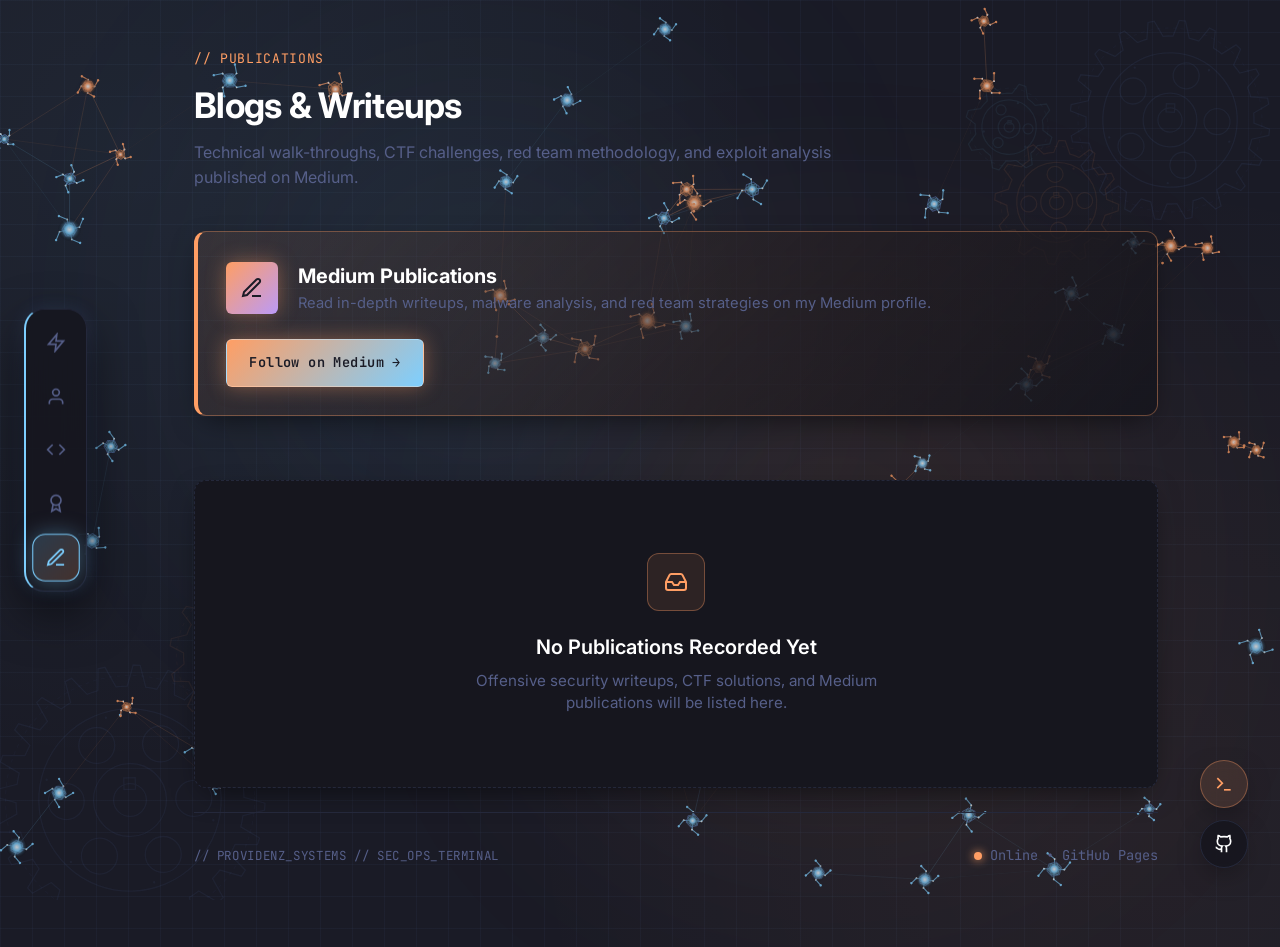
==== commit debcad62: "Add new feature to improve user experience" ====
--- a/blogs.html
+++ b/blogs.html
@@ -5,6 +5,9 @@
   <meta name="viewport" content="width=device-width, initial-scale=1.0">
   <title>Akiless // Blogs & Writeups</title>
   <meta name="description" content="Offensive security articles and CTF writeups by Akiless (wajdi-cpu) on Medium">
+  
+  <!-- Favicon -->
+  <link rel="icon" type="image/jpeg" href="./assets/favicon.jpg">
   
   <!-- Fonts: Inter & JetBrains Mono -->
   <link rel="preconnect" href="https://fonts.googleapis.com">
@@ -25,7 +28,7 @@
     <a href="index.html" class="mobile-brand">
       <span>λ</span> akiless
     </a>
-    <button class="terminal-trigger" style="background:none; border:none; color:var(--accent-emerald); font-size:1.2rem; cursor:pointer;" title="Terminal">
+    <button class="terminal-trigger" style="background:none; border:none; color:var(--accent-orange); font-family:var(--font-mono); font-size:1.1rem; cursor:pointer;" title="Terminal">
       &gt;_
     </button>
   </div>
@@ -58,7 +61,7 @@
   <div class="floating-actions">
     <button class="action-fab terminal-fab terminal-trigger" title="Open Interactive Terminal">
       <svg xmlns="http://www.w3.org/2000/svg" width="20" height="20" viewBox="0 0 24 24" fill="none" stroke="currentColor" stroke-width="2"><polyline points="4 17 10 11 4 5"/><line x1="12" y1="19" x2="20" y2="19"/></svg>
-      <span class="action-tooltip">Easter Egg Terminal</span>
+      <span class="action-tooltip">Cyber Terminal</span>
     </button>
     <a href="https://github.com/wajdi-cpu" target="_blank" rel="noopener noreferrer" class="action-fab" title="GitHub Profile">
       <svg xmlns="http://www.w3.org/2000/svg" width="20" height="20" viewBox="0 0 24 24" fill="none" stroke="currentColor" stroke-width="2"><path d="M15 22v-4a4.8 4.8 0 0 0-1-3.5c3 0 6-2 6-5.5.08-1.25-.27-2.48-1-3.5.28-1.15.28-2.35 0-3.5 0 0-1 0-3 1.5-2.64-.5-5.36-.5-8 0C6 2 5 2 5 2c-.3 1.15-.3 2.35 0 3.5A5.403 5.403 0 0 0 4 9c0 3.5 3 5.5 6 5.5-.39.49-.68 1.05-.85 1.65-.17.6-.22 1.23-.15 1.85v4"/><path d="M9 18c-4.51 2-5-2-7-2"/></svg>
@@ -66,7 +69,7 @@
     </a>
   </div>
 
-  <!-- Interactive Terminal Modal -->
+  <!-- Interactive Terminal Modal (Organized Layout with Quick Action Chips) -->
   <div id="terminal-modal" class="terminal-modal-backdrop">
     <div class="terminal-window">
       <div class="terminal-header">
@@ -75,16 +78,30 @@
           <span class="control-dot dot-yellow"></span>
           <span class="control-dot dot-green"></span>
         </div>
-        <span class="terminal-title">akiless@redteam: ~ (zsh)</span>
-        <div style="width:40px;"></div>
+        <span class="terminal-title">akiless@nanite-os: ~ (rex-zsh)</span>
+        <div style="font-family:var(--font-mono); font-size:0.7rem; color:var(--accent-cyan);">STATUS: ONLINE</div>
       </div>
+
+      <div class="terminal-toolbar">
+        <button class="terminal-chip" data-cmd="whoami">whoami</button>
+        <button class="terminal-chip" data-cmd="nanites">nanites</button>
+        <button class="terminal-chip" data-cmd="gears">gears</button>
+        <button class="terminal-chip" data-cmd="builds">builds</button>
+        <button class="terminal-chip" data-cmd="skills">skills</button>
+        <button class="terminal-chip cyan" data-cmd="projects">projects</button>
+        <button class="terminal-chip cyan" data-cmd="certs">certs</button>
+        <button class="terminal-chip cyan" data-cmd="blogs">blogs</button>
+        <button class="terminal-chip" data-cmd="help">help</button>
+        <button class="terminal-chip" data-cmd="clear" style="border-color:#f7768e; color:#f7768e;">clear</button>
+      </div>
+
       <div class="terminal-body">
         <div id="terminal-output" class="terminal-output">
-          <div class="terminal-line"><span style="color:#10b981;">Akiless Cyber Terminal [Version 2.4.0]</span></div>
-          <div class="terminal-line"><span style="color:#94a3b8;">Type <span style="color:#38bdf8;">help</span> to inspect available commands or <span style="color:#38bdf8;">whoami</span> for bio.</span></div>
+          <div class="terminal-line"><span style="color:#7dcfff;">// PROVIDENCE NANITE OS [Version 3.2.0-STABLE]</span></div>
+          <div class="terminal-line"><span style="color:#565f89;">Interactive diagnostics &amp; profile relay active. Click any quick command above or type <span style="color:#ff9e64;">help</span>.</span></div>
         </div>
         <div class="terminal-prompt-row">
-          <span class="terminal-prompt-user">akiless@redteam:~$</span>
+          <span class="terminal-prompt-user">akiless@nanite-os:~$</span>
           <input type="text" id="terminal-input" class="terminal-input" autocomplete="off" spellcheck="false" placeholder="type a command...">
         </div>
       </div>
@@ -97,22 +114,26 @@
       <div class="section-tag">
         <span>// PUBLICATIONS</span>
       </div>
-      <h1 class="section-title">Blogs & Writeups</h1>
+      <h1 class="section-title">Blogs &amp; Writeups</h1>
       <p class="section-desc">
         Technical walk-throughs, CTF challenges, red team methodology, and exploit analysis published on Medium.
       </p>
     </div>
 
-    <!-- Persistent Medium Banner -->
+    <!-- Persistent Medium Banner (Emoji-free SVG icon) -->
     <div class="medium-banner">
       <div class="medium-banner-info">
-        <div class="medium-icon-box">✍</div>
+        <div class="medium-icon-box">
+          <svg width="24" height="24" viewBox="0 0 24 24" fill="none" stroke="currentColor" stroke-width="2">
+            <path d="M12 20h9"/><path d="M16.5 3.5a2.121 2.121 0 0 1 3 3L7 19l-4 1 1-4L16.5 3.5z"/>
+          </svg>
+        </div>
         <div class="medium-banner-text">
           <h3>Medium Publications</h3>
           <p>Read in-depth writeups, malware analysis, and red team strategies on my Medium profile.</p>
         </div>
       </div>
-      <a href="https://medium.com" target="_blank" rel="noopener noreferrer" class="btn-cyber primary">
+      <a href="https://medium.com/@wajdi-cpu" target="_blank" rel="noopener noreferrer" class="btn-cyber primary">
         Follow on Medium &rarr;
       </a>
     </div>
@@ -120,9 +141,9 @@
     <!-- Blogs List Container -->
     <div id="blogs-container"></div>
 
-    <!-- Footer -->
+    <!-- Clean Footer -->
     <footer class="site-footer">
-      <div>&copy; 2026 Akiless (wajdi-cpu). Built with pure static web standards.</div>
+      <div class="footer-system">// PROVIDENZ_SYSTEMS // SEC_OPS_TERMINAL</div>
       <div class="footer-status">
         <span class="pulse-dot"></span>
         <span>Online &bull; GitHub Pages</span>
--- a/css/style.css
+++ b/css/style.css
@@ -1318,10 +1318,12 @@
 }
 
 .bio-highlights-list li::before {
-  content: '⚙️';
+  content: '▸';
   position: absolute;
   left: 0;
-  font-size: 0.85rem;
+  color: var(--accent-orange);
+  font-family: var(--font-mono);
+  font-size: 0.95rem;
 }
 
 .skills-badge-list {
@@ -1554,3 +1556,471 @@
     height: 180px;
   }
 }
+
+/* ==========================================================================
+   BEYLESSEN BLOG TWO-COLUMN LAYOUT & SIDEBAR (2026 UI/UX)
+   ========================================================================== */
+.blog-layout {
+  display: grid;
+  grid-template-columns: 1fr 310px;
+  gap: 2.25rem;
+  margin-top: 1rem;
+  margin-bottom: 4rem;
+}
+
+.stream-main {
+  min-width: 0;
+}
+
+.stream-section-header {
+  margin-bottom: 1.5rem;
+}
+
+.stream-tag {
+  font-family: var(--font-mono);
+  font-size: 0.75rem;
+  color: var(--accent-orange);
+  letter-spacing: 0.1em;
+  margin-bottom: 0.35rem;
+}
+
+.stream-title {
+  font-size: 1.6rem;
+  font-weight: 800;
+  color: #fff;
+  display: flex;
+  align-items: center;
+  gap: 0.85rem;
+  letter-spacing: -0.02em;
+}
+
+.stream-title::after {
+  content: '';
+  flex: 1;
+  height: 1px;
+  background: linear-gradient(to right, var(--border-accent), transparent);
+}
+
+/* Post Cards */
+.post-stream-list {
+  display: flex;
+  flex-direction: column;
+  gap: 1.35rem;
+}
+
+.post-card {
+  background: var(--bg-card);
+  border: 1px solid var(--border-color);
+  border-radius: var(--radius-md);
+  padding: 1.5rem 1.75rem;
+  transition: var(--transition);
+  position: relative;
+  overflow: hidden;
+  box-shadow: var(--shadow-card);
+}
+
+.post-card::before {
+  content: '';
+  position: absolute;
+  top: 0; left: 0; right: 0;
+  height: 2px;
+  background: var(--grad-circuit);
+  opacity: 0;
+  transition: opacity 0.3s ease;
+}
+
+.post-card:hover {
+  border-color: var(--border-accent);
+  background: var(--bg-card-hover);
+  transform: translateY(-2px);
+  box-shadow: var(--shadow-card), var(--glow-cyan);
+}
+
+.post-card:hover::before {
+  opacity: 1;
+}
+
+.post-meta {
+  display: flex;
+  align-items: center;
+  gap: 0.85rem;
+  margin-bottom: 0.65rem;
+  flex-wrap: wrap;
+}
+
+.post-category {
+  font-family: var(--font-mono);
+  font-size: 0.7rem;
+  font-weight: 600;
+  text-transform: uppercase;
+  letter-spacing: 0.08em;
+  padding: 0.2rem 0.65rem;
+  border-radius: var(--radius-full);
+  background: rgba(122, 162, 247, 0.12);
+  color: var(--accent-blue);
+  border: 1px solid rgba(122, 162, 247, 0.25);
+}
+
+.post-date {
+  font-family: var(--font-mono);
+  font-size: 0.75rem;
+  color: var(--text-muted);
+}
+
+.post-title {
+  font-size: 1.25rem;
+  font-weight: 700;
+  color: #fff;
+  margin-bottom: 0.65rem;
+  line-height: 1.35;
+}
+
+.post-title a {
+  color: inherit;
+  text-decoration: none;
+  transition: color 0.2s;
+}
+
+.post-title a:hover {
+  color: var(--accent-cyan);
+}
+
+.post-excerpt {
+  font-size: 0.92rem;
+  color: var(--text-muted);
+  line-height: 1.65;
+  margin-bottom: 1.15rem;
+}
+
+.post-footer {
+  display: flex;
+  align-items: center;
+  justify-content: space-between;
+  flex-wrap: wrap;
+  gap: 0.85rem;
+  padding-top: 0.85rem;
+  border-top: 1px solid rgba(36, 40, 59, 0.6);
+}
+
+.post-tags {
+  display: flex;
+  flex-wrap: wrap;
+  gap: 0.45rem;
+}
+
+.post-tag {
+  font-size: 0.72rem;
+  font-family: var(--font-mono);
+  padding: 0.2rem 0.55rem;
+  border-radius: var(--radius-sm);
+  background: rgba(187, 154, 247, 0.08);
+  color: var(--accent-purple);
+  border: 1px solid rgba(187, 154, 247, 0.2);
+}
+
+.read-more {
+  font-size: 0.82rem;
+  font-weight: 600;
+  font-family: var(--font-mono);
+  color: var(--accent-orange);
+  text-decoration: none;
+  display: inline-flex;
+  align-items: center;
+  gap: 0.35rem;
+  transition: var(--transition);
+}
+
+.read-more:hover {
+  color: var(--accent-cyan);
+  transform: translateX(3px);
+}
+
+/* Empty State for Stream */
+.stream-empty {
+  background: var(--bg-card);
+  border: 1px dashed var(--border-color);
+  border-radius: var(--radius-md);
+  padding: 3.5rem 2rem;
+  text-align: center;
+  margin-top: 1rem;
+}
+
+.stream-empty-symbol {
+  font-family: var(--font-mono);
+  font-size: 0.85rem;
+  color: var(--accent-orange);
+  letter-spacing: 0.12em;
+}
+
+/* ── Sticky Sidebar ────────────────────────────────────────── */
+.blog-sidebar {
+  position: sticky;
+  top: 2rem;
+  height: fit-content;
+  display: flex;
+  flex-direction: column;
+  gap: 1.35rem;
+}
+
+.sidebar-card {
+  background: var(--bg-card);
+  border: 1px solid var(--border-color);
+  border-radius: var(--radius-md);
+  overflow: hidden;
+  box-shadow: var(--shadow-card);
+  transition: var(--transition);
+}
+
+.sidebar-card:hover {
+  border-color: rgba(125, 207, 255, 0.25);
+}
+
+.sidebar-card-header {
+  padding: 0.85rem 1.25rem;
+  border-bottom: 1px solid var(--border-color);
+  font-family: var(--font-mono);
+  font-size: 0.72rem;
+  font-weight: 600;
+  color: var(--accent-cyan);
+  text-transform: uppercase;
+  letter-spacing: 0.1em;
+  background: rgba(125, 207, 255, 0.03);
+}
+
+.sidebar-card-body {
+  padding: 1.25rem;
+}
+
+/* Author Profile Card */
+.sidebar-author {
+  display: flex;
+  flex-direction: column;
+  align-items: center;
+  text-align: center;
+  gap: 0.75rem;
+}
+
+.sidebar-avatar-wrapper {
+  width: 76px;
+  height: 76px;
+  position: relative;
+}
+
+.sidebar-avatar-svg {
+  position: absolute;
+  top: 0; left: 0;
+  width: 100%; height: 100%;
+  animation: rotateMechanicalGear 24s linear infinite;
+}
+
+.sidebar-avatar-img {
+  position: absolute;
+  top: 50%; left: 50%;
+  transform: translate(-50%, -50%);
+  width: 52px; height: 52px;
+  border-radius: 50%;
+  object-fit: cover;
+  border: 2px solid var(--border-color);
+}
+
+.sidebar-author-name {
+  font-weight: 700;
+  font-size: 1.1rem;
+  color: #fff;
+}
+
+.sidebar-author-sub {
+  font-size: 0.78rem;
+  color: var(--accent-orange);
+  font-family: var(--font-mono);
+}
+
+/* Stats Row */
+.sidebar-stats {
+  display: grid;
+  grid-template-columns: repeat(3, 1fr);
+  gap: 1px;
+  background: var(--border-color);
+  border-top: 1px solid var(--border-color);
+}
+
+.stat-cell {
+  background: var(--bg-panel);
+  padding: 0.85rem 0.4rem;
+  text-align: center;
+  transition: var(--transition);
+}
+
+.stat-cell:hover {
+  background: var(--bg-card-hover);
+}
+
+.stat-number {
+  display: block;
+  font-size: 1.25rem;
+  font-weight: 800;
+  color: var(--accent-cyan);
+  font-family: var(--font-mono);
+}
+
+.stat-label {
+  font-size: 0.68rem;
+  color: var(--text-muted);
+  text-transform: uppercase;
+  letter-spacing: 0.06em;
+}
+
+/* Social Relays List */
+.sidebar-socials {
+  display: flex;
+  flex-direction: column;
+  gap: 0.55rem;
+}
+
+.sidebar-social-link {
+  display: flex;
+  align-items: center;
+  gap: 0.75rem;
+  padding: 0.6rem 0.85rem;
+  border-radius: var(--radius-sm);
+  text-decoration: none;
+  font-size: 0.84rem;
+  font-weight: 500;
+  color: var(--text-main);
+  background: rgba(255, 255, 255, 0.02);
+  border: 1px solid transparent;
+  transition: var(--transition);
+}
+
+.sidebar-social-link:hover {
+  background: rgba(125, 207, 255, 0.08);
+  border-color: var(--border-accent);
+  color: var(--accent-cyan);
+}
+
+.sidebar-social-link svg {
+  flex-shrink: 0;
+  color: var(--accent-orange);
+}
+
+/* Categories List */
+.sidebar-categories {
+  list-style: none;
+}
+
+.sidebar-categories li {
+  display: flex;
+  justify-content: space-between;
+  align-items: center;
+  padding: 0.6rem 0;
+  border-bottom: 1px solid rgba(36, 40, 59, 0.6);
+  font-size: 0.85rem;
+}
+
+.sidebar-categories li:last-child {
+  border-bottom: none;
+}
+
+.sidebar-categories a {
+  color: var(--text-main);
+  text-decoration: none;
+  transition: color 0.2s;
+}
+
+.sidebar-categories a:hover {
+  color: var(--accent-cyan);
+}
+
+.cat-count {
+  font-family: var(--font-mono);
+  font-size: 0.72rem;
+  font-weight: 600;
+  padding: 0.15rem 0.55rem;
+  border-radius: var(--radius-full);
+  background: rgba(122, 162, 247, 0.12);
+  color: var(--accent-blue);
+}
+
+/* Tags Cloud */
+.tags-cloud {
+  display: flex;
+  flex-wrap: wrap;
+  gap: 0.45rem;
+}
+
+.tags-cloud a {
+  font-size: 0.72rem;
+  font-family: var(--font-mono);
+  padding: 0.3rem 0.65rem;
+  border-radius: var(--radius-full);
+  border: 1px solid rgba(187, 154, 247, 0.2);
+  background: rgba(187, 154, 247, 0.06);
+  color: var(--accent-purple);
+  text-decoration: none;
+  transition: var(--transition);
+}
+
+.tags-cloud a:hover {
+  background: rgba(187, 154, 247, 0.18);
+  border-color: var(--accent-purple);
+  color: #fff;
+}
+
+/* Terminal Quick Action Toolbar (Organized Terminal) */
+.terminal-toolbar {
+  display: flex;
+  align-items: center;
+  gap: 0.45rem;
+  padding: 0.5rem 1.25rem;
+  background: rgba(22, 22, 30, 0.95);
+  border-bottom: 1px solid var(--border-color);
+  overflow-x: auto;
+  white-space: nowrap;
+}
+
+.terminal-chip {
+  background: rgba(255, 158, 100, 0.08);
+  border: 1px solid rgba(255, 158, 100, 0.25);
+  color: var(--accent-orange);
+  font-family: var(--font-mono);
+  font-size: 0.72rem;
+  padding: 0.2rem 0.55rem;
+  border-radius: var(--radius-sm);
+  cursor: pointer;
+  transition: var(--transition);
+}
+
+.terminal-chip:hover {
+  background: rgba(255, 158, 100, 0.2);
+  border-color: var(--accent-orange);
+  color: #fff;
+}
+
+.terminal-chip.cyan {
+  background: rgba(125, 207, 255, 0.08);
+  border-color: rgba(125, 207, 255, 0.25);
+  color: var(--accent-cyan);
+}
+
+.terminal-chip.cyan:hover {
+  background: rgba(125, 207, 255, 0.2);
+  border-color: var(--accent-cyan);
+  color: #fff;
+}
+
+.footer-system {
+  font-family: var(--font-mono);
+  font-size: 0.78rem;
+  color: var(--text-muted);
+  letter-spacing: 0.05em;
+}
+
+@media (max-width: 900px) {
+  .blog-layout {
+    grid-template-columns: 1fr;
+    gap: 2.5rem;
+  }
+  .blog-sidebar {
+    position: static;
+  }
+}
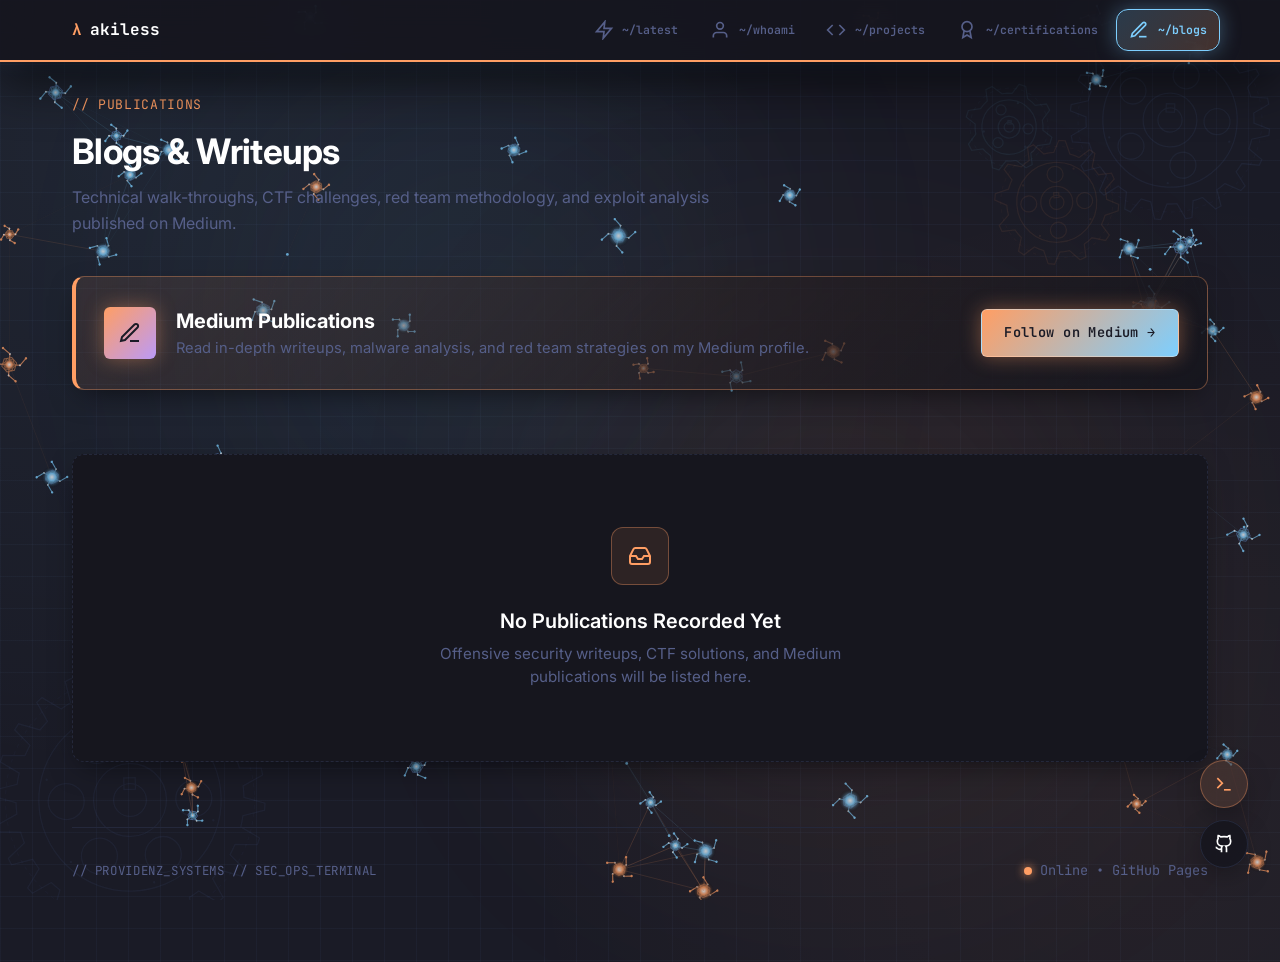
==== commit 30fefb9a: "Add new feature to improve user experience" ====
--- a/blogs.html
+++ b/blogs.html
@@ -35,6 +35,7 @@
 
   <!-- Floating Glass Dock -->
   <nav class="glass-dock" aria-label="Main Navigation">
+    <a href="index.html" class="nav-brand" aria-label="Akiless home"><span>λ</span> akiless</a>
     <a href="index.html" class="dock-item" title="Latest Activity">
       <svg xmlns="http://www.w3.org/2000/svg" viewBox="0 0 24 24" fill="none" stroke="currentColor"><path d="M13 2L3 14h9l-1 8 10-12h-9l1-8z"/></svg>
       <span class="dock-tooltip">~/latest</span>
--- a/css/style.css
+++ b/css/style.css
@@ -1557,6 +1557,102 @@
   }
 }
 
+/* Keep the Rex glass navigation at the top on every screen size. */
+.mobile-top-bar {
+  display: none;
+}
+
+.glass-dock {
+  position: sticky;
+  top: 0;
+  left: 0;
+  right: 0;
+  width: 100%;
+  transform: none;
+  z-index: 1000;
+  flex-direction: row;
+  justify-content: flex-end;
+  gap: 0.35rem;
+  padding: 0.55rem max(1rem, calc((100vw - 1160px) / 2));
+  border: 0;
+  border-bottom: 2px solid var(--accent-orange);
+  border-radius: 0;
+  background: rgba(22, 22, 30, 0.9);
+}
+
+.nav-brand {
+  display: inline-flex;
+  align-items: center;
+  gap: 0.5rem;
+  margin-right: auto;
+  padding: 0.5rem 0.75rem;
+  color: #fff;
+  font: 700 1rem var(--font-mono);
+  text-decoration: none;
+  white-space: nowrap;
+}
+
+.nav-brand span {
+  color: var(--accent-orange);
+}
+
+.dock-item {
+  width: auto;
+  min-width: 44px;
+  height: 42px;
+  gap: 0.55rem;
+  padding: 0 0.75rem;
+  white-space: nowrap;
+}
+
+.dock-item:hover,
+.dock-item.active {
+  transform: none;
+}
+
+.dock-tooltip {
+  position: static;
+  transform: none;
+  padding: 0;
+  color: inherit;
+  font-size: 0.72rem;
+  background: transparent;
+  border: 0;
+  box-shadow: none;
+  opacity: 1;
+  visibility: visible;
+}
+
+.dock-tooltip::before {
+  display: none;
+}
+
+.dock-item:hover .dock-tooltip {
+  transform: none;
+}
+
+.page-container {
+  max-width: 1200px;
+  padding: 2rem 2rem 5rem;
+}
+
+@media (max-width: 900px) {
+  .glass-dock {
+    justify-content: flex-start;
+    overflow-x: auto;
+    overscroll-behavior-x: contain;
+    scrollbar-width: none;
+  }
+
+  .glass-dock::-webkit-scrollbar {
+    display: none;
+  }
+
+  .page-container {
+    padding: 2rem 1.5rem 5rem;
+  }
+}
+
 /* ==========================================================================
    BEYLESSEN BLOG TWO-COLUMN LAYOUT & SIDEBAR (2026 UI/UX)
    ========================================================================== */
@@ -1568,6 +1664,53 @@
   margin-bottom: 4rem;
 }
 
+.blog-layout-single {
+  grid-template-columns: minmax(0, 1fr);
+}
+
+.blog-layout-single .blog-sidebar {
+  display: none;
+}
+
+/* Home overview keeps portfolio counts together, above the activity feed. */
+.overview-stats {
+  display: grid;
+  grid-template-columns: repeat(3, minmax(0, 1fr));
+  gap: 1rem;
+  margin: -1.5rem 0 2rem;
+}
+
+.overview-stat {
+  display: flex;
+  align-items: baseline;
+  gap: 0.75rem;
+  padding: 1rem 1.25rem;
+  color: var(--text-main);
+  text-decoration: none;
+  background: var(--bg-card);
+  border: 1px solid var(--border-color);
+  border-left: 2px solid var(--accent-orange);
+  border-radius: var(--radius-md);
+  box-shadow: var(--shadow-card);
+  transition: var(--transition);
+}
+
+.overview-stat:hover {
+  border-color: var(--border-accent);
+  background: var(--bg-card-hover);
+  transform: translateY(-2px);
+}
+
+.overview-stat-value {
+  color: var(--accent-cyan);
+  font: 800 1.45rem/1 var(--font-mono);
+}
+
+.overview-stat-label {
+  color: var(--text-main);
+  font-size: 0.82rem;
+}
+
 .stream-main {
   min-width: 0;
 }
@@ -1752,6 +1895,52 @@
   letter-spacing: 0.12em;
 }
 
+.stream-empty-title {
+  margin: 0.8rem 0 0.4rem;
+  color: #fff;
+  font-size: 1.15rem;
+  font-weight: 600;
+}
+
+.stream-empty-copy {
+  max-width: 480px;
+  margin: 0 auto;
+  color: var(--text-muted);
+  font-size: 0.9rem;
+  line-height: 1.6;
+}
+
+.stream-empty-actions {
+  display: flex;
+  justify-content: center;
+  flex-wrap: wrap;
+  gap: 0.65rem;
+  margin-top: 1.35rem;
+}
+
+.stream-empty-actions a {
+  display: inline-flex;
+  align-items: center;
+  gap: 0.45rem;
+  padding: 0.55rem 0.75rem;
+  color: var(--text-main);
+  font: 500 0.78rem var(--font-mono);
+  text-decoration: none;
+  background: var(--bg-panel);
+  border: 1px solid var(--border-color);
+  border-radius: var(--radius-sm);
+  transition: var(--transition);
+}
+
+.stream-empty-actions a:hover {
+  color: var(--accent-cyan);
+  border-color: var(--border-accent);
+}
+
+.stream-empty-actions span {
+  color: var(--accent-orange);
+}
+
 /* ── Sticky Sidebar ────────────────────────────────────────── */
 .blog-sidebar {
   position: sticky;
@@ -1833,6 +2022,23 @@
   font-size: 0.78rem;
   color: var(--accent-orange);
   font-family: var(--font-mono);
+}
+
+.sidebar-author-bio {
+  max-width: 250px;
+  color: var(--text-muted);
+  font-size: 0.82rem;
+  line-height: 1.55;
+}
+
+.sidebar-about-link {
+  color: var(--accent-cyan);
+  font: 600 0.76rem var(--font-mono);
+  text-decoration: none;
+}
+
+.sidebar-about-link:hover {
+  color: var(--accent-orange);
 }
 
 /* Stats Row */
@@ -1903,6 +2109,13 @@
   color: var(--accent-orange);
 }
 
+.sidebar-social-link span {
+  margin-left: auto;
+  color: var(--text-muted);
+  font-size: 0.7rem;
+  text-align: right;
+}
+
 /* Categories List */
 .sidebar-categories {
   list-style: none;
@@ -1960,6 +2173,16 @@
   transition: var(--transition);
 }
 
+.tags-cloud span {
+  font-size: 0.72rem;
+  font-family: var(--font-mono);
+  padding: 0.3rem 0.65rem;
+  border-radius: var(--radius-full);
+  border: 1px solid rgba(187, 154, 247, 0.2);
+  background: rgba(187, 154, 247, 0.06);
+  color: var(--accent-purple);
+}
+
 .tags-cloud a:hover {
   background: rgba(187, 154, 247, 0.18);
   border-color: var(--accent-purple);
@@ -2024,3 +2247,31 @@
     position: static;
   }
 }
+
+@media (max-width: 640px) {
+  .overview-stats {
+    gap: 0.55rem;
+    margin-top: -0.75rem;
+  }
+
+  .overview-stat {
+    flex-direction: column;
+    gap: 0.35rem;
+    align-items: flex-start;
+    padding: 0.8rem;
+  }
+
+  .overview-stat-label {
+    font-size: 0.68rem;
+  }
+
+  .sidebar-social-link {
+    flex-wrap: wrap;
+  }
+
+  .sidebar-social-link span {
+    width: 100%;
+    margin-left: 1.65rem;
+    text-align: left;
+  }
+}
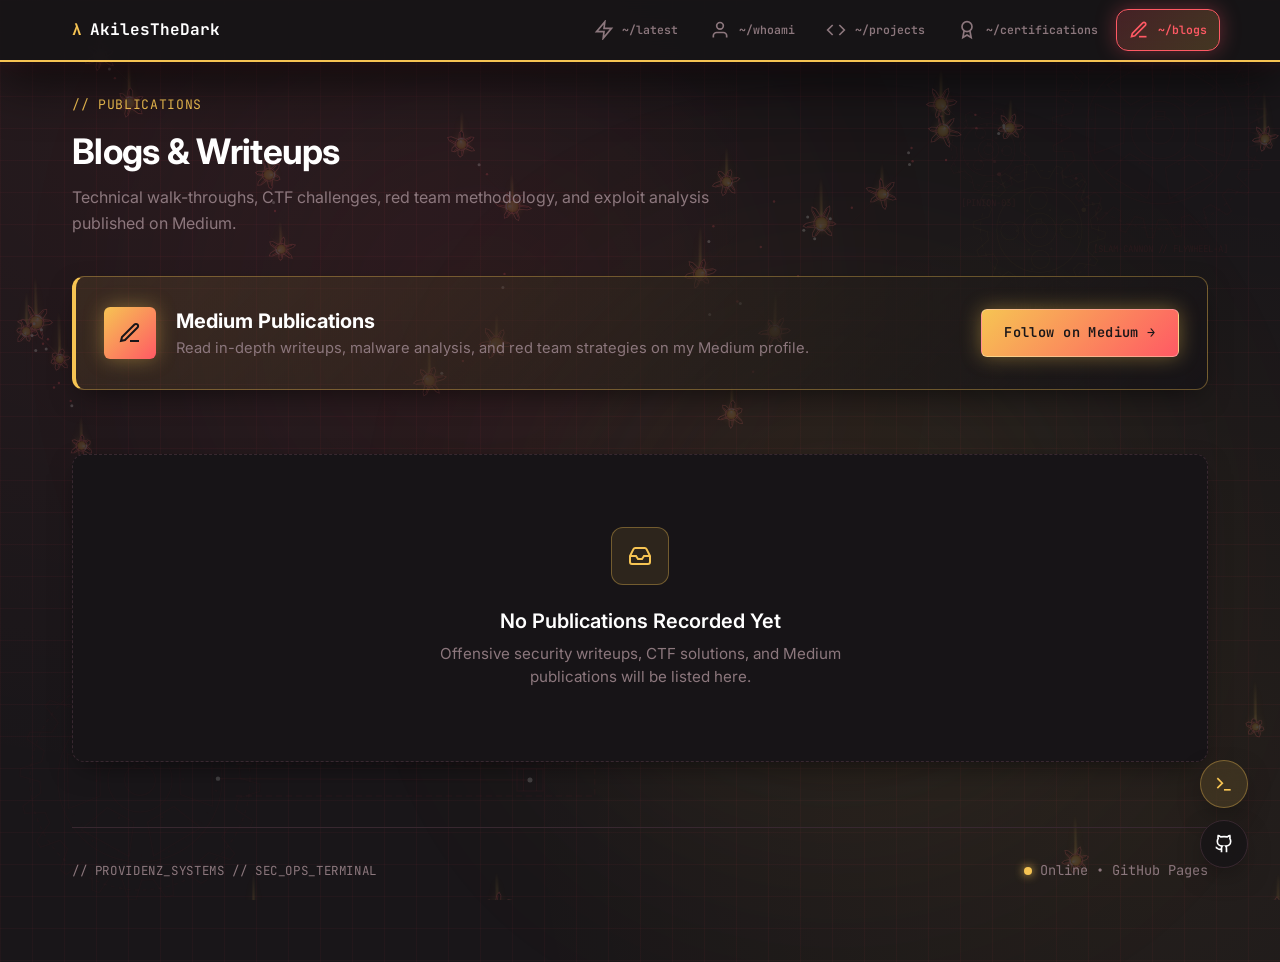
==== commit dfe7bb75: "update site branding to AkilesTheDark" ====
--- a/blogs.html
+++ b/blogs.html
@@ -3,8 +3,8 @@
 <head>
   <meta charset="UTF-8">
   <meta name="viewport" content="width=device-width, initial-scale=1.0">
-  <title>Akiless // Blogs & Writeups</title>
-  <meta name="description" content="Offensive security articles and CTF writeups by Akiless (wajdi-cpu) on Medium">
+  <title>AkilesTheDark // Blogs & Writeups</title>
+  <meta name="description" content="Offensive security articles and CTF writeups by AkilesTheDark (wajdi-cpu) on Medium">
   
   <!-- Favicon -->
   <link rel="icon" type="image/jpeg" href="./assets/favicon.jpg">
@@ -26,21 +26,21 @@
   <!-- Mobile Top Bar -->
   <div class="mobile-top-bar">
     <a href="index.html" class="mobile-brand">
-      <span>λ</span> akiless
+      <span>λ</span> AkilesTheDark
     </a>
-    <button class="terminal-trigger" style="background:none; border:none; color:var(--accent-orange); font-family:var(--font-mono); font-size:1.1rem; cursor:pointer;" title="Terminal">
+    <button class="terminal-trigger" style="background:none; border:none; color:var(--accent-gold); font-family:var(--font-mono); font-size:1.1rem; cursor:pointer;" title="Terminal">
       &gt;_
     </button>
   </div>
 
   <!-- Floating Glass Dock -->
   <nav class="glass-dock" aria-label="Main Navigation">
-    <a href="index.html" class="nav-brand" aria-label="Akiless home"><span>λ</span> akiless</a>
+    <a href="index.html" class="nav-brand" aria-label="AkilesTheDark home"><span>λ</span> AkilesTheDark</a>
     <a href="index.html" class="dock-item" title="Latest Activity">
       <svg xmlns="http://www.w3.org/2000/svg" viewBox="0 0 24 24" fill="none" stroke="currentColor"><path d="M13 2L3 14h9l-1 8 10-12h-9l1-8z"/></svg>
       <span class="dock-tooltip">~/latest</span>
     </a>
-    <a href="whoami.html" class="dock-item" title="About Akiless">
+    <a href="whoami.html" class="dock-item" title="About AkilesTheDark">
       <svg xmlns="http://www.w3.org/2000/svg" viewBox="0 0 24 24" fill="none" stroke="currentColor"><path d="M20 21v-2a4 4 0 0 0-4-4H8a4 4 0 0 0-4 4v2"/><circle cx="12" cy="7" r="4"/></svg>
       <span class="dock-tooltip">~/whoami</span>
     </a>
@@ -79,31 +79,18 @@
           <span class="control-dot dot-yellow"></span>
           <span class="control-dot dot-green"></span>
         </div>
-        <span class="terminal-title">akiless@nanite-os: ~ (rex-zsh)</span>
-        <div style="font-family:var(--font-mono); font-size:0.7rem; color:var(--accent-cyan);">STATUS: ONLINE</div>
-      </div>
-
-      <div class="terminal-toolbar">
-        <button class="terminal-chip" data-cmd="whoami">whoami</button>
-        <button class="terminal-chip" data-cmd="nanites">nanites</button>
-        <button class="terminal-chip" data-cmd="gears">gears</button>
-        <button class="terminal-chip" data-cmd="builds">builds</button>
-        <button class="terminal-chip" data-cmd="skills">skills</button>
-        <button class="terminal-chip cyan" data-cmd="projects">projects</button>
-        <button class="terminal-chip cyan" data-cmd="certs">certs</button>
-        <button class="terminal-chip cyan" data-cmd="blogs">blogs</button>
-        <button class="terminal-chip" data-cmd="help">help</button>
-        <button class="terminal-chip" data-cmd="clear" style="border-color:#f7768e; color:#f7768e;">clear</button>
+        <span class="terminal-title">AkilesTheDark@nanite-os: ~ (rex-zsh)</span>
+        <div style="font-family:var(--font-mono); font-size:0.7rem; color:var(--accent-red);">STATUS: ONLINE</div>
       </div>
 
       <div class="terminal-body">
         <div id="terminal-output" class="terminal-output">
-          <div class="terminal-line"><span style="color:#7dcfff;">// PROVIDENCE NANITE OS [Version 3.2.0-STABLE]</span></div>
-          <div class="terminal-line"><span style="color:#565f89;">Interactive diagnostics &amp; profile relay active. Click any quick command above or type <span style="color:#ff9e64;">help</span>.</span></div>
+          <div class="terminal-line"><span style="color:#ff5964;">// PROVIDENCE NANITE OS [Version 3.2.0-STABLE]</span></div>
+          <div class="terminal-line"><span style="color:#8c777d;">Interactive Linux virtual shell active. Type <span style="color:#f6c453;">help</span> for commands or explore with <span style="color:#ff5964;">ls</span>, <span style="color:#ff5964;">cd</span>, and <span style="color:#ff5964;">cat</span>.</span></div>
         </div>
         <div class="terminal-prompt-row">
-          <span class="terminal-prompt-user">akiless@nanite-os:~$</span>
-          <input type="text" id="terminal-input" class="terminal-input" autocomplete="off" spellcheck="false" placeholder="type a command...">
+          <span id="terminal-prompt-label" class="terminal-prompt-user">AkilesTheDark@nanite-os:~$</span>
+          <input type="text" id="terminal-input" class="terminal-input" autocomplete="off" spellcheck="false" placeholder="type a command (try 'ls', 'cat whoami.txt')...">
         </div>
       </div>
     </div>
--- a/css/style.css
+++ b/css/style.css
@@ -1,43 +1,43 @@
 /* ==========================================================================
-   GENERATOR REX x TOKYO NIGHT DESIGN SYSTEM
-   Cybernetic Nanites, Mechanical Blueprints & Moody Tokyo Night Palette
+   GENERATOR REX RED & GOLD DESIGN SYSTEM
+   Cybernetic Nanites, Mechanical Blueprints & Red-Gold Palette
    ========================================================================== */
 
 :root {
-  /* Tokyo Night Core Palette */
-  --bg-main: #1a1b26;
-  --bg-panel: #16161e;
-  --bg-card: #1f2335;
-  --bg-card-hover: #24283b;
-  --bg-dock: rgba(22, 22, 30, 0.85);
-
-  --text-main: #c0caf5;
-  --text-muted: #565f89;
-  --text-bright: #e0af68;
+  /* Deep charcoal and warm neutral base */
+  --bg-main: #191619;
+  --bg-panel: #171417;
+  --bg-card: #241d22;
+  --bg-card-hover: #382830;
+  --bg-dock: rgba(23, 20, 23, 0.85);
+
+  --text-main: #e7dfd3;
+  --text-muted: #8c777d;
+  --text-bright: #f6c453;
   --text-white: #ffffff;
 
-  --border-color: #24283b;
-  --border-accent: rgba(125, 207, 255, 0.25);
-  --border-rex-orange: rgba(255, 158, 100, 0.35);
-
-  /* Tokyo Night Accents (Generator Rex Biomech Tuning) */
-  --accent-cyan: #7dcfff;      /* Nanite Core Cyan */
-  --accent-blue: #7aa2f7;      /* Providence Tech Blue */
-  --accent-purple: #bb9af7;    /* Quantum Subsystem Purple */
-  --accent-orange: #ff9e64;    /* Rex Nanite Overdrive Orange */
-  --accent-green: #9ece6a;     /* Nanite Stable Green */
-  --accent-red: #f7768e;       /* EVO Alert Pink/Red */
+  --border-color: #382830;
+  --border-accent: rgba(255, 89, 100, 0.25);
+  --border-rex-gold: rgba(246, 196, 83, 0.35);
+
+  /* Generator Rex Red and Gold Accents */
+  --accent-red: #ff5964;
+  --accent-red-bright: #ff4356;
+  --accent-red-deep: #d94b59;
+  --accent-gold: #f6c453;
+  --accent-green: #f6c453;     /* Nanite Stable Gold */
+  --accent-alert: #ff4356;
 
   /* Nanite Gradients */
-  --grad-nanite-primary: linear-gradient(135deg, #7dcfff 0%, #7aa2f7 50%, #bb9af7 100%);
-  --grad-overdrive: linear-gradient(135deg, #ff9e64 0%, #bb9af7 100%);
-  --grad-circuit: linear-gradient(90deg, #ff9e64, #7dcfff);
+  --grad-nanite-primary: linear-gradient(135deg, #ff5964 0%, #ff4356 50%, #f6c453 100%);
+  --grad-overdrive: linear-gradient(135deg, #f6c453 0%, #ff5964 100%);
+  --grad-circuit: linear-gradient(90deg, #f6c453, #ff5964);
 
   /* Shadows & Nanite Glows */
-  --shadow-dock: 0 20px 50px rgba(0, 0, 0, 0.6), 0 0 20px rgba(122, 162, 247, 0.15);
+  --shadow-dock: 0 20px 50px rgba(0, 0, 0, 0.6), 0 0 20px rgba(255, 67, 86, 0.15);
   --shadow-card: 0 10px 30px -10px rgba(0, 0, 0, 0.6);
-  --glow-cyan: 0 0 20px rgba(125, 207, 255, 0.35);
-  --glow-orange: 0 0 20px rgba(255, 158, 100, 0.4);
+  --glow-red: 0 0 20px rgba(255, 89, 100, 0.35);
+  --glow-gold: 0 0 20px rgba(246, 196, 83, 0.4);
 
   /* Radii & Mechanical Chamfers */
   --radius-sm: 6px;
@@ -67,10 +67,10 @@
   background-color: var(--bg-main);
   /* Mechanical Blueprint Circuit Grid Background */
   background-image: 
-    linear-gradient(to right, rgba(122, 162, 247, 0.04) 1px, transparent 1px),
-    linear-gradient(to bottom, rgba(122, 162, 247, 0.04) 1px, transparent 1px),
-    radial-gradient(circle at 10% 15%, rgba(125, 207, 255, 0.06) 0%, transparent 45%),
-    radial-gradient(circle at 90% 85%, rgba(255, 158, 100, 0.05) 0%, transparent 45%);
+    linear-gradient(to right, rgba(255, 67, 86, 0.04) 1px, transparent 1px),
+    linear-gradient(to bottom, rgba(255, 67, 86, 0.04) 1px, transparent 1px),
+    radial-gradient(circle at 10% 15%, rgba(255, 89, 100, 0.06) 0%, transparent 45%),
+    radial-gradient(circle at 90% 85%, rgba(246, 196, 83, 0.05) 0%, transparent 45%);
   background-size: 32px 32px, 32px 32px, 100% 100%, 100% 100%;
   color: var(--text-main);
   font-family: var(--font-sans);
@@ -79,6 +79,98 @@
   position: relative;
   overflow-x: hidden;
   -webkit-font-smoothing: antialiased;
+}
+
+/* Short terminal-style startup before the home profile appears. */
+.boot-screen {
+  position: fixed;
+  inset: 0;
+  z-index: 10000;
+  display: grid;
+  place-items: center;
+  padding: 1.25rem;
+  background:
+    radial-gradient(ellipse at 50% 44%, rgba(255, 89, 100, 0.08), transparent 55%),
+    rgba(25, 22, 25, 0.98);
+  opacity: 1;
+  visibility: visible;
+  transition: opacity 0.45s ease, visibility 0.45s ease;
+}
+
+.boot-screen.is-finished {
+  opacity: 0;
+  visibility: hidden;
+  pointer-events: none;
+}
+
+.boot-console {
+  width: min(100%, 700px);
+  padding: clamp(1.25rem, 4vw, 2.25rem);
+  border: 1px solid rgba(255, 89, 100, 0.3);
+  border-left: 3px solid var(--accent-red);
+  border-radius: var(--radius-md);
+  background: rgba(23, 20, 23, 0.94);
+  box-shadow: 0 18px 55px rgba(0, 0, 0, 0.45), 0 0 28px rgba(255, 89, 100, 0.08);
+  font-family: var(--font-mono);
+}
+
+.boot-console-title,
+.boot-console-footer {
+  color: var(--text-muted);
+  font-size: 0.7rem;
+  font-weight: 600;
+  letter-spacing: 0.13em;
+}
+
+.boot-console-title {
+  display: flex;
+  align-items: center;
+  gap: 0.65rem;
+  margin-bottom: 1.6rem;
+  color: var(--text-main);
+}
+
+.boot-led {
+  width: 7px;
+  height: 7px;
+  border-radius: 50%;
+  background: var(--accent-gold);
+  box-shadow: 0 0 10px rgba(246, 196, 83, 0.65);
+}
+
+.boot-line {
+  margin: 0.8rem 0;
+  color: var(--text-main);
+  font-size: clamp(0.76rem, 2.3vw, 0.95rem);
+  line-height: 1.65;
+  opacity: 0;
+  animation: bootLineReveal 0.38s ease forwards;
+}
+
+.boot-line:nth-of-type(1) { animation-delay: 0.18s; }
+.boot-line:nth-of-type(2) { animation-delay: 0.78s; }
+.boot-line:nth-of-type(3) { animation-delay: 1.38s; }
+.boot-line:nth-of-type(4) { animation-delay: 1.98s; }
+
+.boot-tag { color: var(--accent-red); }
+.boot-line strong { color: var(--accent-gold); font-weight: 700; }
+
+.boot-console-footer {
+  margin-top: 1.5rem;
+  padding-top: 0.85rem;
+  border-top: 1px solid rgba(255, 89, 100, 0.18);
+  color: var(--accent-gold);
+  opacity: 0;
+  animation: bootLineReveal 0.38s ease 2.55s forwards;
+}
+
+.boot-cursor {
+  color: var(--accent-gold);
+  animation: blinkCursor 1s steps(2, start) infinite;
+}
+
+@keyframes bootLineReveal {
+  to { opacity: 1; }
 }
 
 /* Nanite Swarm Canvas */
@@ -90,7 +182,7 @@
   height: 100%;
   pointer-events: none;
   z-index: 0;
-  opacity: 0.75;
+  opacity: 0.18;
 }
 
 /* Ambient Mechanical Power Conduits */
@@ -107,17 +199,17 @@
   left: 20%;
   width: 450px;
   height: 450px;
-  background: radial-gradient(circle, #7dcfff, transparent);
+  background: radial-gradient(circle, #ff5964, transparent);
 }
 .orb-2 {
   bottom: 10%;
   right: 15%;
   width: 500px;
   height: 500px;
-  background: radial-gradient(circle, #ff9e64, transparent);
-}
-
-/* Floating Glass Dock (Mechanical Chamfer & Tokyo Night Blur) */
+  background: radial-gradient(circle, #f6c453, transparent);
+}
+
+/* Floating Glass Dock (Mechanical Chamfer & Red-Gold Glass Blur) */
 .glass-dock {
   position: fixed;
   left: 1.5rem;
@@ -128,7 +220,7 @@
   backdrop-filter: blur(20px);
   -webkit-backdrop-filter: blur(20px);
   border: 1px solid var(--border-color);
-  border-left: 2px solid var(--accent-cyan);
+  border-left: 2px solid var(--accent-red);
   border-radius: 20px;
   padding: 0.7rem 0.5rem;
   box-shadow: var(--shadow-dock);
@@ -163,16 +255,16 @@
 
 .dock-item:hover {
   color: var(--text-white);
-  background: rgba(122, 162, 247, 0.12);
+  background: rgba(255, 67, 86, 0.12);
   border-color: var(--border-accent);
   transform: scale(1.08);
 }
 
 .dock-item.active {
-  background: linear-gradient(135deg, rgba(125, 207, 255, 0.2), rgba(255, 158, 100, 0.2));
-  color: var(--accent-cyan);
-  border-color: var(--accent-cyan);
-  box-shadow: var(--glow-cyan);
+  background: linear-gradient(135deg, rgba(255, 89, 100, 0.2), rgba(246, 196, 83, 0.2));
+  color: var(--accent-red);
+  border-color: var(--accent-red);
+  box-shadow: var(--glow-red);
   transform: scale(1.08);
 }
 
@@ -183,7 +275,7 @@
   transform: translateY(-50%);
   background: var(--bg-panel);
   border: 1px solid var(--border-color);
-  border-left: 2px solid var(--accent-orange);
+  border-left: 2px solid var(--accent-gold);
   color: #fff;
   font-size: 0.8rem;
   font-weight: 600;
@@ -244,19 +336,19 @@
 
 .action-fab:hover {
   transform: scale(1.1) rotate(5deg);
-  border-color: var(--accent-cyan);
-  box-shadow: var(--glow-cyan);
+  border-color: var(--accent-red);
+  box-shadow: var(--glow-red);
 }
 
 .action-fab.terminal-fab {
-  background: rgba(255, 158, 100, 0.12);
-  border-color: var(--border-rex-orange);
-  color: var(--accent-orange);
+  background: rgba(246, 196, 83, 0.12);
+  border-color: var(--border-rex-gold);
+  color: var(--accent-gold);
 }
 
 .action-fab.terminal-fab:hover {
-  border-color: var(--accent-orange);
-  box-shadow: var(--glow-orange);
+  border-color: var(--accent-gold);
+  box-shadow: var(--glow-gold);
 }
 
 .action-tooltip {
@@ -306,7 +398,7 @@
 }
 
 .mobile-brand span {
-  color: var(--accent-orange);
+  color: var(--accent-gold);
 }
 
 /* Layout Container */
@@ -324,24 +416,35 @@
 /* Hero Section (Generator Rex Nanite Core Focus) */
 .hero-section {
   display: flex;
-  align-items: center;
-  justify-content: space-between;
-  gap: 3rem;
+  flex-direction: column;
+  align-items: center;
+  justify-content: center;
+  gap: 1rem;
   margin-bottom: 3.5rem;
   padding: 2.5rem 0 1.5rem;
+  text-align: center;
 }
 
 .hero-text-col {
-  flex: 1;
+  width: 100%;
+  display: flex;
+  flex-direction: column;
+  align-items: center;
+}
+
+.hero-avatar-col {
+  flex-shrink: 0;
+  display: flex;
+  justify-content: center;
 }
 
 .hero-status-pill {
   display: inline-flex;
   align-items: center;
   gap: 0.65rem;
-  background: rgba(255, 158, 100, 0.08);
-  border: 1px solid var(--border-rex-orange);
-  color: var(--accent-orange);
+  background: rgba(246, 196, 83, 0.08);
+  border: 1px solid var(--border-rex-gold);
+  color: var(--accent-gold);
   font-family: var(--font-mono);
   font-size: 0.8rem;
   font-weight: 600;
@@ -349,21 +452,31 @@
   border-radius: var(--radius-sm);
   margin-bottom: 1.5rem;
   letter-spacing: 0.05em;
+  cursor: pointer;
+  user-select: none;
+  transition: var(--transition);
+}
+
+.hero-status-pill:hover {
+  background: rgba(246, 196, 83, 0.18);
+  border-color: var(--accent-gold);
+  box-shadow: 0 0 15px rgba(246, 196, 83, 0.45);
+  transform: translateY(-1px);
 }
 
 .pulse-dot {
   width: 8px;
   height: 8px;
   border-radius: 50%;
-  background-color: var(--accent-orange);
-  box-shadow: 0 0 10px var(--accent-orange);
-  animation: nanitePulse 2s infinite;
+  background-color: var(--accent-gold);
+  box-shadow: 0 0 10px var(--accent-gold);
+  animation: nanitePulse 4s infinite;
 }
 
 @keyframes nanitePulse {
-  0% { transform: scale(0.95); box-shadow: 0 0 0 0 rgba(255, 158, 100, 0.8); }
-  70% { transform: scale(1); box-shadow: 0 0 0 9px rgba(255, 158, 100, 0); }
-  100% { transform: scale(0.95); box-shadow: 0 0 0 0 rgba(255, 158, 100, 0); }
+  0% { transform: scale(0.95); box-shadow: 0 0 0 0 rgba(246, 196, 83, 0.8); }
+  70% { transform: scale(1); box-shadow: 0 0 0 9px rgba(246, 196, 83, 0); }
+  100% { transform: scale(0.95); box-shadow: 0 0 0 0 rgba(246, 196, 83, 0); }
 }
 
 .hero-name {
@@ -385,13 +498,13 @@
   margin-bottom: 1.5rem;
   font-size: 1.3rem;
   font-family: var(--font-mono);
-  color: var(--accent-cyan);
+  color: var(--accent-red);
 }
 
 .typewriter-cursor {
   display: inline-block;
-  color: var(--accent-orange);
-  animation: blinkCursor 0.8s infinite;
+  color: var(--accent-gold);
+  animation: blinkCursor 1.2s infinite;
   font-weight: bold;
 }
 
@@ -404,6 +517,7 @@
   font-size: 1.05rem;
   color: var(--text-muted);
   max-width: 580px;
+  width: 100%;
   line-height: 1.65;
   margin-bottom: 2rem;
 }
@@ -433,15 +547,15 @@
 }
 
 .btn-cyber.primary {
-  background: linear-gradient(135deg, #ff9e64, #7dcfff);
-  color: #1a1b26;
+  background: linear-gradient(135deg, #f6c453, #ff5964);
+  color: #191619;
   border: 1px solid rgba(255, 255, 255, 0.3);
-  box-shadow: var(--glow-orange);
+  box-shadow: var(--glow-gold);
 }
 
 .btn-cyber.primary:hover {
   transform: translateY(-2px);
-  box-shadow: 0 6px 25px rgba(255, 158, 100, 0.6);
+  box-shadow: 0 6px 25px rgba(246, 196, 83, 0.6);
 }
 
 .btn-cyber.secondary {
@@ -452,21 +566,21 @@
 
 .btn-cyber.secondary:hover {
   background: var(--bg-card-hover);
-  border-color: var(--accent-cyan);
+  border-color: var(--accent-red);
   color: #fff;
   transform: translateY(-2px);
-  box-shadow: var(--glow-cyan);
-}
-
-/* Avatar Mechanical Gear & Nanite Core Ring */
+  box-shadow: var(--glow-red);
+}
+
+/* Avatar Mechanical Gear & Nanite Core Ring (Generator Rex Multi-Stage Assembly) */
 .hero-avatar-col {
   flex-shrink: 0;
 }
 
-.avatar-gear-wrapper {
+.avatar-portrait-wrapper {
   position: relative;
-  width: 260px;
-  height: 260px;
+  width: 270px;
+  height: 270px;
   display: flex;
   align-items: center;
   justify-content: center;
@@ -478,9 +592,22 @@
   left: 0;
   width: 100%;
   height: 100%;
-  animation: rotateMechanicalGear 30s linear infinite;
+  animation: rotateMechanicalGear 120s linear infinite;
   pointer-events: none;
-  filter: drop-shadow(0 0 12px rgba(255, 158, 100, 0.45));
+  filter: drop-shadow(0 0 8px rgba(246, 196, 83, 0.3));
+  transition: filter 0.3s ease;
+}
+
+.avatar-gear-inner-svg {
+  position: absolute;
+  top: 20px;
+  left: 20px;
+  width: calc(100% - 40px);
+  height: calc(100% - 40px);
+  animation: rotateMechanicalGearRev 100s linear infinite;
+  pointer-events: none;
+  filter: drop-shadow(0 0 6px rgba(255, 89, 100, 0.25));
+  transition: filter 0.3s ease;
 }
 
 @keyframes rotateMechanicalGear {
@@ -488,27 +615,64 @@
   to { transform: rotate(360deg); }
 }
 
-.avatar-gear-wrapper:hover .avatar-gear-svg {
-  animation-duration: 10s;
-  filter: drop-shadow(0 0 22px rgba(125, 207, 255, 0.75));
+@keyframes rotateMechanicalGearRev {
+  from { transform: rotate(360deg); }
+  to { transform: rotate(0deg); }
+}
+
+.avatar-gear-wrapper:hover .avatar-gear-svg,
+body.nanite-overdrive .avatar-gear-svg {
+  filter: drop-shadow(0 0 14px rgba(246, 196, 83, 0.55));
+}
+
+.avatar-gear-wrapper:hover .avatar-gear-inner-svg,
+body.nanite-overdrive .avatar-gear-inner-svg {
+  filter: drop-shadow(0 0 12px rgba(255, 89, 100, 0.5));
 }
 
 .avatar-image-inner {
-  width: 185px;
-  height: 185px;
+  width: 175px;
+  height: 175px;
   border-radius: 50%;
   object-fit: cover;
   background-color: var(--bg-panel);
   border: 4px solid var(--border-color);
-  box-shadow: 0 0 25px rgba(0, 0, 0, 0.6);
+  box-shadow: 0 0 25px rgba(0, 0, 0, 0.7);
   z-index: 2;
   transition: var(--transition);
 }
 
-.avatar-gear-wrapper:hover .avatar-image-inner {
-  border-color: var(--accent-orange);
+body.nanite-overdrive .avatar-portrait-wrapper .avatar-image-inner {
+  border-color: var(--accent-gold);
   transform: scale(1.03);
-}
+  box-shadow: 0 0 25px rgba(246, 196, 83, 0.5);
+}
+
+/* Corner Nanite Mounting Clamps */
+.avatar-clamp {
+  position: absolute;
+  width: 14px;
+  height: 14px;
+  background: var(--bg-panel);
+  border: 1.5px solid var(--accent-gold);
+  border-radius: 2px;
+  z-index: 3;
+  display: flex;
+  align-items: center;
+  justify-content: center;
+  box-shadow: 0 0 8px rgba(246, 196, 83, 0.6);
+}
+.avatar-clamp::after {
+  content: '';
+  width: 4px;
+  height: 4px;
+  background: #ffffff;
+  border-radius: 50%;
+}
+.avatar-clamp.top-left { top: 22px; left: 22px; }
+.avatar-clamp.top-right { top: 22px; right: 22px; border-color: var(--accent-red); box-shadow: 0 0 8px rgba(255, 89, 100, 0.6); }
+.avatar-clamp.bottom-left { bottom: 22px; left: 22px; border-color: var(--accent-red); box-shadow: 0 0 8px rgba(255, 89, 100, 0.6); }
+.avatar-clamp.bottom-right { bottom: 22px; right: 22px; }
 
 /* Mechanical Tech Marquee */
 .marquee-container {
@@ -519,7 +683,7 @@
   padding: 1rem 0;
   border-top: 1px solid var(--border-color);
   border-bottom: 1px solid var(--border-color);
-  background: rgba(22, 22, 30, 0.6);
+  background: rgba(23, 20, 23, 0.6);
   backdrop-filter: blur(12px);
   border-radius: var(--radius-md);
 }
@@ -546,7 +710,7 @@
 .marquee-content {
   display: inline-flex;
   gap: 2rem;
-  animation: scrollMarquee 30s linear infinite;
+  animation: scrollMarquee 70s linear infinite;
 }
 
 @keyframes scrollMarquee {
@@ -569,8 +733,8 @@
 }
 
 .tech-tag-item:hover {
-  border-color: var(--accent-orange);
-  background: rgba(255, 158, 100, 0.1);
+  border-color: var(--accent-gold);
+  background: rgba(246, 196, 83, 0.1);
   color: #fff;
 }
 
@@ -582,7 +746,7 @@
 .section-tag {
   font-family: var(--font-mono);
   font-size: 0.82rem;
-  color: var(--accent-orange);
+  color: var(--accent-gold);
   margin-bottom: 0.5rem;
   display: flex;
   align-items: center;
@@ -635,11 +799,11 @@
 }
 
 .filter-btn.active {
-  background: rgba(255, 158, 100, 0.15);
-  border-color: var(--accent-orange);
-  color: var(--accent-orange);
+  background: rgba(246, 196, 83, 0.15);
+  border-color: var(--accent-gold);
+  color: var(--accent-gold);
   font-weight: 600;
-  box-shadow: 0 0 15px rgba(255, 158, 100, 0.2);
+  box-shadow: 0 0 15px rgba(246, 196, 83, 0.2);
 }
 
 /* Mechanical Empty State */
@@ -661,14 +825,14 @@
   width: 58px;
   height: 58px;
   border-radius: var(--radius-md);
-  background: rgba(255, 158, 100, 0.1);
-  color: var(--accent-orange);
+  background: rgba(246, 196, 83, 0.1);
+  color: var(--accent-gold);
   display: flex;
   align-items: center;
   justify-content: center;
   font-size: 1.6rem;
   margin-bottom: 1.25rem;
-  border: 1px solid var(--border-rex-orange);
+  border: 1px solid var(--border-rex-gold);
 }
 
 .empty-state-title {
@@ -699,7 +863,7 @@
   bottom: 10px;
   left: 7px;
   width: 2px;
-  background: linear-gradient(to bottom, var(--accent-orange), var(--accent-cyan), var(--border-color));
+  background: linear-gradient(to bottom, var(--accent-gold), var(--accent-red), var(--border-color));
   border-radius: 2px;
 }
 
@@ -716,21 +880,21 @@
   height: 16px;
   border-radius: 50%;
   background-color: var(--bg-main);
-  border: 3px solid var(--accent-orange);
-  box-shadow: var(--glow-orange);
+  border: 3px solid var(--accent-gold);
+  box-shadow: var(--glow-gold);
   z-index: 2;
   transition: var(--transition);
 }
 
 .timeline-item:hover .timeline-dot {
-  border-color: var(--accent-cyan);
-  box-shadow: var(--glow-cyan);
+  border-color: var(--accent-red);
+  box-shadow: var(--glow-red);
 }
 
 .timeline-card {
   background: var(--bg-card);
   border: 1px solid var(--border-color);
-  border-left: 3px solid var(--accent-cyan);
+  border-left: 3px solid var(--accent-red);
   border-radius: var(--radius-md);
   padding: 1.35rem 1.5rem;
   display: flex;
@@ -741,8 +905,8 @@
 
 .timeline-card:hover {
   transform: translateY(-3px);
-  border-color: var(--accent-cyan);
-  border-left-color: var(--accent-orange);
+  border-color: var(--accent-red);
+  border-left-color: var(--accent-gold);
   background: var(--bg-card-hover);
 }
 
@@ -779,21 +943,21 @@
 }
 
 .badge-blog {
-  background: rgba(187, 154, 247, 0.15);
-  color: var(--accent-purple);
-  border: 1px solid rgba(187, 154, 247, 0.35);
+  background: rgba(217, 75, 89, 0.15);
+  color: var(--accent-red-deep);
+  border: 1px solid rgba(217, 75, 89, 0.35);
 }
 
 .badge-cert {
-  background: rgba(158, 206, 106, 0.15);
+  background: rgba(246, 196, 83, 0.15);
   color: var(--accent-green);
-  border: 1px solid rgba(158, 206, 106, 0.35);
+  border: 1px solid rgba(246, 196, 83, 0.35);
 }
 
 .badge-project {
-  background: rgba(255, 158, 100, 0.15);
-  color: var(--accent-orange);
-  border: 1px solid var(--border-rex-orange);
+  background: rgba(246, 196, 83, 0.15);
+  color: var(--accent-gold);
+  border: 1px solid var(--border-rex-gold);
 }
 
 .timeline-date {
@@ -834,8 +998,8 @@
 
 .project-card:hover {
   transform: translateY(-4px);
-  border-color: var(--accent-cyan);
-  box-shadow: var(--glow-cyan);
+  border-color: var(--accent-red);
+  box-shadow: var(--glow-red);
 }
 
 .project-cover {
@@ -879,10 +1043,10 @@
   font-family: var(--font-mono);
   font-size: 0.72rem;
   background: rgba(255, 255, 255, 0.04);
-  color: var(--accent-cyan);
+  color: var(--accent-red);
   padding: 0.2rem 0.6rem;
   border-radius: var(--radius-sm);
-  border: 1px solid rgba(125, 207, 255, 0.25);
+  border: 1px solid rgba(255, 89, 100, 0.25);
 }
 
 .project-footer {
@@ -923,15 +1087,15 @@
 }
 
 .pill-earned {
-  background: rgba(158, 206, 106, 0.15);
+  background: rgba(246, 196, 83, 0.15);
   color: var(--accent-green);
-  border: 1px solid rgba(158, 206, 106, 0.35);
+  border: 1px solid rgba(246, 196, 83, 0.35);
 }
 
 .pill-progress {
-  background: rgba(255, 158, 100, 0.15);
-  color: var(--accent-orange);
-  border: 1px solid var(--border-rex-orange);
+  background: rgba(246, 196, 83, 0.15);
+  color: var(--accent-gold);
+  border: 1px solid var(--border-rex-gold);
 }
 
 .cert-grid {
@@ -954,8 +1118,8 @@
 
 .cert-card:hover {
   transform: translateY(-3px);
-  border-color: var(--accent-cyan);
-  box-shadow: var(--glow-cyan);
+  border-color: var(--accent-red);
+  box-shadow: var(--glow-red);
 }
 
 .cert-card-top {
@@ -1016,7 +1180,7 @@
 }
 
 .progress-label-percent {
-  color: var(--accent-orange);
+  color: var(--accent-gold);
   font-weight: 600;
 }
 
@@ -1033,15 +1197,15 @@
   height: 100%;
   border-radius: var(--radius-full);
   background: var(--grad-circuit);
-  box-shadow: 0 0 10px rgba(255, 158, 100, 0.5);
+  box-shadow: 0 0 10px rgba(246, 196, 83, 0.5);
   transition: width 0.8s cubic-bezier(0.16, 1, 0.3, 1);
 }
 
 /* Blogs Page (blogs.html) */
 .medium-banner {
-  background: linear-gradient(135deg, rgba(255, 158, 100, 0.1), rgba(22, 22, 30, 0.95));
-  border: 1px solid var(--border-rex-orange);
-  border-left: 4px solid var(--accent-orange);
+  background: linear-gradient(135deg, rgba(246, 196, 83, 0.1), rgba(23, 20, 23, 0.95));
+  border: 1px solid var(--border-rex-gold);
+  border-left: 4px solid var(--accent-gold);
   border-radius: var(--radius-md);
   padding: 1.75rem;
   display: flex;
@@ -1063,14 +1227,14 @@
   width: 52px;
   height: 52px;
   border-radius: var(--radius-sm);
-  background: linear-gradient(135deg, #ff9e64, #bb9af7);
-  color: #1a1b26;
+  background: linear-gradient(135deg, #f6c453, #ff5964);
+  color: #191619;
   display: flex;
   align-items: center;
   justify-content: center;
   font-size: 1.5rem;
   font-weight: bold;
-  box-shadow: var(--glow-orange);
+  box-shadow: var(--glow-gold);
   flex-shrink: 0;
 }
 
@@ -1104,8 +1268,8 @@
 
 .blog-card:hover {
   transform: translateY(-3px);
-  border-color: var(--accent-orange);
-  box-shadow: var(--glow-orange);
+  border-color: var(--accent-gold);
+  box-shadow: var(--glow-gold);
 }
 
 .blog-thumb {
@@ -1127,7 +1291,7 @@
 .blog-date {
   font-family: var(--font-mono);
   font-size: 0.8rem;
-  color: var(--accent-orange);
+  color: var(--accent-gold);
   margin-bottom: 0.4rem;
 }
 
@@ -1153,7 +1317,7 @@
   display: inline-flex;
   align-items: center;
   gap: 0.4rem;
-  color: var(--accent-cyan);
+  color: var(--accent-red);
 }
 
 /* Bio Page (whoami.html) */
@@ -1188,8 +1352,8 @@
   height: 100%;
   border-radius: 50%;
   object-fit: cover;
-  border: 4px solid var(--accent-orange);
-  box-shadow: var(--glow-orange);
+  border: 4px solid var(--accent-gold);
+  box-shadow: var(--glow-gold);
   background-color: var(--bg-card);
 }
 
@@ -1199,10 +1363,10 @@
   right: 8px;
   width: 20px;
   height: 20px;
-  background-color: var(--accent-orange);
+  background-color: var(--accent-gold);
   border-radius: 50%;
   border: 3px solid var(--bg-main);
-  box-shadow: 0 0 12px var(--accent-orange);
+  box-shadow: 0 0 12px var(--accent-gold);
 }
 
 .whoami-name {
@@ -1215,7 +1379,7 @@
 .whoami-handle {
   font-family: var(--font-mono);
   font-size: 0.9rem;
-  color: var(--accent-cyan);
+  color: var(--accent-red);
   margin-bottom: 1rem;
 }
 
@@ -1251,8 +1415,8 @@
 }
 
 .social-btn:hover {
-  border-color: var(--accent-orange);
-  background: rgba(255, 158, 100, 0.1);
+  border-color: var(--accent-gold);
+  background: rgba(246, 196, 83, 0.1);
   color: #fff;
 }
 
@@ -1265,7 +1429,7 @@
 .bio-card {
   background: var(--bg-card);
   border: 1px solid var(--border-color);
-  border-left: 3px solid var(--accent-orange);
+  border-left: 3px solid var(--accent-gold);
   border-radius: var(--radius-md);
   padding: 2rem;
   box-shadow: var(--shadow-card);
@@ -1282,7 +1446,7 @@
 }
 
 .bio-card-title span.prefix {
-  color: var(--accent-orange);
+  color: var(--accent-gold);
   font-family: var(--font-mono);
 }
 
@@ -1321,7 +1485,7 @@
   content: '▸';
   position: absolute;
   left: 0;
-  color: var(--accent-orange);
+  color: var(--accent-gold);
   font-family: var(--font-mono);
   font-size: 0.95rem;
 }
@@ -1345,9 +1509,9 @@
 }
 
 .skill-pill:hover {
-  border-color: var(--accent-orange);
-  color: #fff;
-  background: rgba(255, 158, 100, 0.1);
+  border-color: var(--accent-gold);
+  color: #fff;
+  background: rgba(246, 196, 83, 0.1);
 }
 
 /* Mechanical Cyber Terminal Modal */
@@ -1355,7 +1519,7 @@
   position: fixed;
   inset: 0;
   z-index: 2000;
-  background: rgba(10, 14, 23, 0.85);
+  background: rgba(17, 14, 16, 0.85);
   backdrop-filter: blur(12px);
   display: flex;
   align-items: center;
@@ -1373,12 +1537,12 @@
 
 .terminal-window {
   width: 100%;
-  max-width: 680px;
+  max-width: 920px;
   background: var(--bg-panel);
   border: 1px solid var(--border-color);
-  border-top: 3px solid var(--accent-orange);
+  border-top: 3px solid var(--accent-gold);
   border-radius: var(--radius-md);
-  box-shadow: 0 25px 60px rgba(0, 0, 0, 0.8), 0 0 35px rgba(255, 158, 100, 0.2);
+  box-shadow: 0 25px 60px rgba(0, 0, 0, 0.8), 0 0 35px rgba(246, 196, 83, 0.2);
   overflow: hidden;
   font-family: var(--font-mono);
   display: flex;
@@ -1392,7 +1556,7 @@
 }
 
 .terminal-header {
-  background: rgba(16, 23, 38, 0.95);
+  background: rgba(25, 18, 21, 0.95);
   padding: 0.75rem 1.25rem;
   display: flex;
   align-items: center;
@@ -1411,28 +1575,41 @@
   border-radius: 50%;
   cursor: pointer;
 }
-.dot-red { background: #f7768e; }
-.dot-yellow { background: #ff9e64; }
-.dot-green { background: #9ece6a; }
+.dot-red { background: #ff4356; }
+.dot-yellow { background: #f6c453; }
+.dot-green { background: #f6c453; }
 
 .terminal-title {
   color: var(--text-muted);
   font-size: 0.82rem;
+  min-width: 0;
+  overflow: hidden;
+  text-overflow: ellipsis;
+  white-space: nowrap;
 }
 
 .terminal-body {
   padding: 1.5rem;
-  height: 340px;
+  height: min(68vh, 640px);
+  min-height: 320px;
   overflow-y: auto;
   font-size: 0.88rem;
   line-height: 1.5;
-  color: #7dcfff;
+  color: #ff5964;
 }
 
 .terminal-output {
   margin-bottom: 1rem;
 }
 
+.terminal-result {
+  margin: 0.2rem 0 0.65rem;
+  color: var(--text-main);
+  font: inherit;
+  white-space: pre-wrap;
+  overflow-wrap: anywhere;
+}
+
 .terminal-line {
   margin-bottom: 0.35rem;
 }
@@ -1444,7 +1621,7 @@
 }
 
 .terminal-prompt-user {
-  color: var(--accent-orange);
+  color: var(--accent-gold);
   font-weight: 600;
 }
 
@@ -1486,9 +1663,9 @@
     padding-right: 1.5rem;
   }
   .hero-section {
-    flex-direction: column-reverse;
+    flex-direction: column;
     text-align: center;
-    gap: 2rem;
+    gap: 1rem;
   }
   .hero-desc {
     margin-left: auto;
@@ -1523,7 +1700,7 @@
     border-radius: var(--radius-md);
     padding: 0.4rem 0.6rem;
     border-left: 1px solid var(--border-color);
-    border-bottom: 2px solid var(--accent-orange);
+    border-bottom: 2px solid var(--accent-gold);
   }
   .dock-tooltip {
     bottom: calc(100% + 10px);
@@ -1544,6 +1721,22 @@
   .floating-actions {
     bottom: 5.5rem;
     right: 1.5rem;
+  }
+}
+
+@media (prefers-reduced-motion: reduce) {
+  .boot-line {
+    opacity: 1;
+    animation: none;
+  }
+
+  .boot-console-footer {
+    opacity: 1;
+    animation: none;
+  }
+
+  .boot-screen {
+    transition: none;
   }
 }
 
@@ -1575,9 +1768,9 @@
   gap: 0.35rem;
   padding: 0.55rem max(1rem, calc((100vw - 1160px) / 2));
   border: 0;
-  border-bottom: 2px solid var(--accent-orange);
+  border-bottom: 2px solid var(--accent-gold);
   border-radius: 0;
-  background: rgba(22, 22, 30, 0.9);
+  background: rgba(23, 20, 23, 0.9);
 }
 
 .nav-brand {
@@ -1593,7 +1786,7 @@
 }
 
 .nav-brand span {
-  color: var(--accent-orange);
+  color: var(--accent-gold);
 }
 
 .dock-item {
@@ -1689,7 +1882,7 @@
   text-decoration: none;
   background: var(--bg-card);
   border: 1px solid var(--border-color);
-  border-left: 2px solid var(--accent-orange);
+  border-left: 2px solid var(--accent-gold);
   border-radius: var(--radius-md);
   box-shadow: var(--shadow-card);
   transition: var(--transition);
@@ -1702,7 +1895,7 @@
 }
 
 .overview-stat-value {
-  color: var(--accent-cyan);
+  color: var(--accent-red);
   font: 800 1.45rem/1 var(--font-mono);
 }
 
@@ -1722,7 +1915,7 @@
 .stream-tag {
   font-family: var(--font-mono);
   font-size: 0.75rem;
-  color: var(--accent-orange);
+  color: var(--accent-gold);
   letter-spacing: 0.1em;
   margin-bottom: 0.35rem;
 }
@@ -1776,7 +1969,7 @@
   border-color: var(--border-accent);
   background: var(--bg-card-hover);
   transform: translateY(-2px);
-  box-shadow: var(--shadow-card), var(--glow-cyan);
+  box-shadow: var(--shadow-card), var(--glow-red);
 }
 
 .post-card:hover::before {
@@ -1799,9 +1992,9 @@
   letter-spacing: 0.08em;
   padding: 0.2rem 0.65rem;
   border-radius: var(--radius-full);
-  background: rgba(122, 162, 247, 0.12);
-  color: var(--accent-blue);
-  border: 1px solid rgba(122, 162, 247, 0.25);
+  background: rgba(255, 67, 86, 0.12);
+  color: var(--accent-red-bright);
+  border: 1px solid rgba(255, 67, 86, 0.25);
 }
 
 .post-date {
@@ -1825,7 +2018,7 @@
 }
 
 .post-title a:hover {
-  color: var(--accent-cyan);
+  color: var(--accent-red);
 }
 
 .post-excerpt {
@@ -1842,7 +2035,7 @@
   flex-wrap: wrap;
   gap: 0.85rem;
   padding-top: 0.85rem;
-  border-top: 1px solid rgba(36, 40, 59, 0.6);
+  border-top: 1px solid rgba(56, 40, 48, 0.6);
 }
 
 .post-tags {
@@ -1856,16 +2049,16 @@
   font-family: var(--font-mono);
   padding: 0.2rem 0.55rem;
   border-radius: var(--radius-sm);
-  background: rgba(187, 154, 247, 0.08);
-  color: var(--accent-purple);
-  border: 1px solid rgba(187, 154, 247, 0.2);
+  background: rgba(217, 75, 89, 0.08);
+  color: var(--accent-red-deep);
+  border: 1px solid rgba(217, 75, 89, 0.2);
 }
 
 .read-more {
   font-size: 0.82rem;
   font-weight: 600;
   font-family: var(--font-mono);
-  color: var(--accent-orange);
+  color: var(--accent-gold);
   text-decoration: none;
   display: inline-flex;
   align-items: center;
@@ -1874,7 +2067,7 @@
 }
 
 .read-more:hover {
-  color: var(--accent-cyan);
+  color: var(--accent-red);
   transform: translateX(3px);
 }
 
@@ -1891,7 +2084,7 @@
 .stream-empty-symbol {
   font-family: var(--font-mono);
   font-size: 0.85rem;
-  color: var(--accent-orange);
+  color: var(--accent-gold);
   letter-spacing: 0.12em;
 }
 
@@ -1933,12 +2126,12 @@
 }
 
 .stream-empty-actions a:hover {
-  color: var(--accent-cyan);
+  color: var(--accent-red);
   border-color: var(--border-accent);
 }
 
 .stream-empty-actions span {
-  color: var(--accent-orange);
+  color: var(--accent-gold);
 }
 
 /* ── Sticky Sidebar ────────────────────────────────────────── */
@@ -1961,7 +2154,7 @@
 }
 
 .sidebar-card:hover {
-  border-color: rgba(125, 207, 255, 0.25);
+  border-color: rgba(255, 89, 100, 0.25);
 }
 
 .sidebar-card-header {
@@ -1970,10 +2163,10 @@
   font-family: var(--font-mono);
   font-size: 0.72rem;
   font-weight: 600;
-  color: var(--accent-cyan);
+  color: var(--accent-red);
   text-transform: uppercase;
   letter-spacing: 0.1em;
-  background: rgba(125, 207, 255, 0.03);
+  background: rgba(255, 89, 100, 0.03);
 }
 
 .sidebar-card-body {
@@ -1999,7 +2192,7 @@
   position: absolute;
   top: 0; left: 0;
   width: 100%; height: 100%;
-  animation: rotateMechanicalGear 24s linear infinite;
+  animation: rotateMechanicalGear 90s linear infinite;
 }
 
 .sidebar-avatar-img {
@@ -2020,7 +2213,7 @@
 
 .sidebar-author-sub {
   font-size: 0.78rem;
-  color: var(--accent-orange);
+  color: var(--accent-gold);
   font-family: var(--font-mono);
 }
 
@@ -2032,13 +2225,13 @@
 }
 
 .sidebar-about-link {
-  color: var(--accent-cyan);
+  color: var(--accent-red);
   font: 600 0.76rem var(--font-mono);
   text-decoration: none;
 }
 
 .sidebar-about-link:hover {
-  color: var(--accent-orange);
+  color: var(--accent-gold);
 }
 
 /* Stats Row */
@@ -2065,7 +2258,7 @@
   display: block;
   font-size: 1.25rem;
   font-weight: 800;
-  color: var(--accent-cyan);
+  color: var(--accent-red);
   font-family: var(--font-mono);
 }
 
@@ -2099,14 +2292,14 @@
 }
 
 .sidebar-social-link:hover {
-  background: rgba(125, 207, 255, 0.08);
+  background: rgba(255, 89, 100, 0.08);
   border-color: var(--border-accent);
-  color: var(--accent-cyan);
+  color: var(--accent-red);
 }
 
 .sidebar-social-link svg {
   flex-shrink: 0;
-  color: var(--accent-orange);
+  color: var(--accent-gold);
 }
 
 .sidebar-social-link span {
@@ -2126,7 +2319,7 @@
   justify-content: space-between;
   align-items: center;
   padding: 0.6rem 0;
-  border-bottom: 1px solid rgba(36, 40, 59, 0.6);
+  border-bottom: 1px solid rgba(56, 40, 48, 0.6);
   font-size: 0.85rem;
 }
 
@@ -2141,7 +2334,7 @@
 }
 
 .sidebar-categories a:hover {
-  color: var(--accent-cyan);
+  color: var(--accent-red);
 }
 
 .cat-count {
@@ -2150,8 +2343,8 @@
   font-weight: 600;
   padding: 0.15rem 0.55rem;
   border-radius: var(--radius-full);
-  background: rgba(122, 162, 247, 0.12);
-  color: var(--accent-blue);
+  background: rgba(255, 67, 86, 0.12);
+  color: var(--accent-red-bright);
 }
 
 /* Tags Cloud */
@@ -2166,9 +2359,9 @@
   font-family: var(--font-mono);
   padding: 0.3rem 0.65rem;
   border-radius: var(--radius-full);
-  border: 1px solid rgba(187, 154, 247, 0.2);
-  background: rgba(187, 154, 247, 0.06);
-  color: var(--accent-purple);
+  border: 1px solid rgba(217, 75, 89, 0.2);
+  background: rgba(217, 75, 89, 0.06);
+  color: var(--accent-red-deep);
   text-decoration: none;
   transition: var(--transition);
 }
@@ -2178,14 +2371,14 @@
   font-family: var(--font-mono);
   padding: 0.3rem 0.65rem;
   border-radius: var(--radius-full);
-  border: 1px solid rgba(187, 154, 247, 0.2);
-  background: rgba(187, 154, 247, 0.06);
-  color: var(--accent-purple);
+  border: 1px solid rgba(217, 75, 89, 0.2);
+  background: rgba(217, 75, 89, 0.06);
+  color: var(--accent-red-deep);
 }
 
 .tags-cloud a:hover {
-  background: rgba(187, 154, 247, 0.18);
-  border-color: var(--accent-purple);
+  background: rgba(217, 75, 89, 0.18);
+  border-color: var(--accent-red-deep);
   color: #fff;
 }
 
@@ -2195,16 +2388,16 @@
   align-items: center;
   gap: 0.45rem;
   padding: 0.5rem 1.25rem;
-  background: rgba(22, 22, 30, 0.95);
+  background: rgba(23, 20, 23, 0.95);
   border-bottom: 1px solid var(--border-color);
   overflow-x: auto;
   white-space: nowrap;
 }
 
 .terminal-chip {
-  background: rgba(255, 158, 100, 0.08);
-  border: 1px solid rgba(255, 158, 100, 0.25);
-  color: var(--accent-orange);
+  background: rgba(246, 196, 83, 0.08);
+  border: 1px solid rgba(246, 196, 83, 0.25);
+  color: var(--accent-gold);
   font-family: var(--font-mono);
   font-size: 0.72rem;
   padding: 0.2rem 0.55rem;
@@ -2214,20 +2407,20 @@
 }
 
 .terminal-chip:hover {
-  background: rgba(255, 158, 100, 0.2);
-  border-color: var(--accent-orange);
-  color: #fff;
-}
-
-.terminal-chip.cyan {
-  background: rgba(125, 207, 255, 0.08);
-  border-color: rgba(125, 207, 255, 0.25);
-  color: var(--accent-cyan);
-}
-
-.terminal-chip.cyan:hover {
-  background: rgba(125, 207, 255, 0.2);
-  border-color: var(--accent-cyan);
+  background: rgba(246, 196, 83, 0.2);
+  border-color: var(--accent-gold);
+  color: #fff;
+}
+
+.terminal-chip.red {
+  background: rgba(255, 89, 100, 0.08);
+  border-color: rgba(255, 89, 100, 0.25);
+  color: var(--accent-red);
+}
+
+.terminal-chip.red:hover {
+  background: rgba(255, 89, 100, 0.2);
+  border-color: var(--accent-red);
   color: #fff;
 }
 
@@ -2249,6 +2442,31 @@
 }
 
 @media (max-width: 640px) {
+  .terminal-modal-backdrop {
+    padding: 0.65rem;
+  }
+
+  .terminal-header {
+    gap: 0.6rem;
+    padding: 0.65rem 0.75rem;
+  }
+
+  .terminal-controls .control-dot {
+    width: 9px;
+    height: 9px;
+  }
+
+  .terminal-title {
+    flex: 1;
+    font-size: 0.68rem;
+    text-align: center;
+  }
+
+  .terminal-body {
+    padding: 0.9rem;
+    font-size: 0.78rem;
+  }
+
   .overview-stats {
     gap: 0.55rem;
     margin-top: -0.75rem;
@@ -2275,3 +2493,53 @@
     text-align: left;
   }
 }
+
+/* ==========================================================================
+   GENERATOR REX: NANITE OVERDRIVE & CONSTRUCT MATRIX STYLES
+   ========================================================================== */
+
+/* 1. Global Nanite Overdrive State */
+body.nanite-overdrive {
+  --border-accent: rgba(246, 196, 83, 0.45);
+  --shadow-dock: 0 20px 50px rgba(0, 0, 0, 0.7), 0 0 25px rgba(246, 196, 83, 0.35);
+  --glow-red: 0 0 25px rgba(246, 196, 83, 0.5);
+}
+
+body.nanite-overdrive .glass-dock {
+  border-left-color: var(--accent-gold);
+  box-shadow: 0 20px 50px rgba(0, 0, 0, 0.7), 0 0 25px rgba(246, 196, 83, 0.25);
+}
+
+body.nanite-overdrive .hero-status-pill {
+  background: rgba(246, 196, 83, 0.22);
+  border-color: var(--accent-gold);
+  box-shadow: 0 0 20px rgba(246, 196, 83, 0.6);
+}
+
+body.nanite-overdrive .pulse-dot {
+  background-color: #f6c453;
+  box-shadow: 0 0 15px #f6c453;
+  animation: nanitePulseFast 3s infinite;
+}
+
+@keyframes nanitePulseFast {
+  0% { transform: scale(0.95); box-shadow: 0 0 0 0 rgba(246, 196, 83, 0.9); }
+  70% { transform: scale(1.1); box-shadow: 0 0 0 12px rgba(246, 196, 83, 0); }
+  100% { transform: scale(0.95); box-shadow: 0 0 0 0 rgba(246, 196, 83, 0); }
+}
+
+@media (prefers-reduced-motion: reduce) {
+  html {
+    scroll-behavior: auto;
+  }
+
+  *,
+  *::before,
+  *::after {
+    animation-duration: 0.01ms !important;
+    animation-iteration-count: 1 !important;
+    scroll-behavior: auto !important;
+    transition-duration: 0.01ms !important;
+  }
+}
+
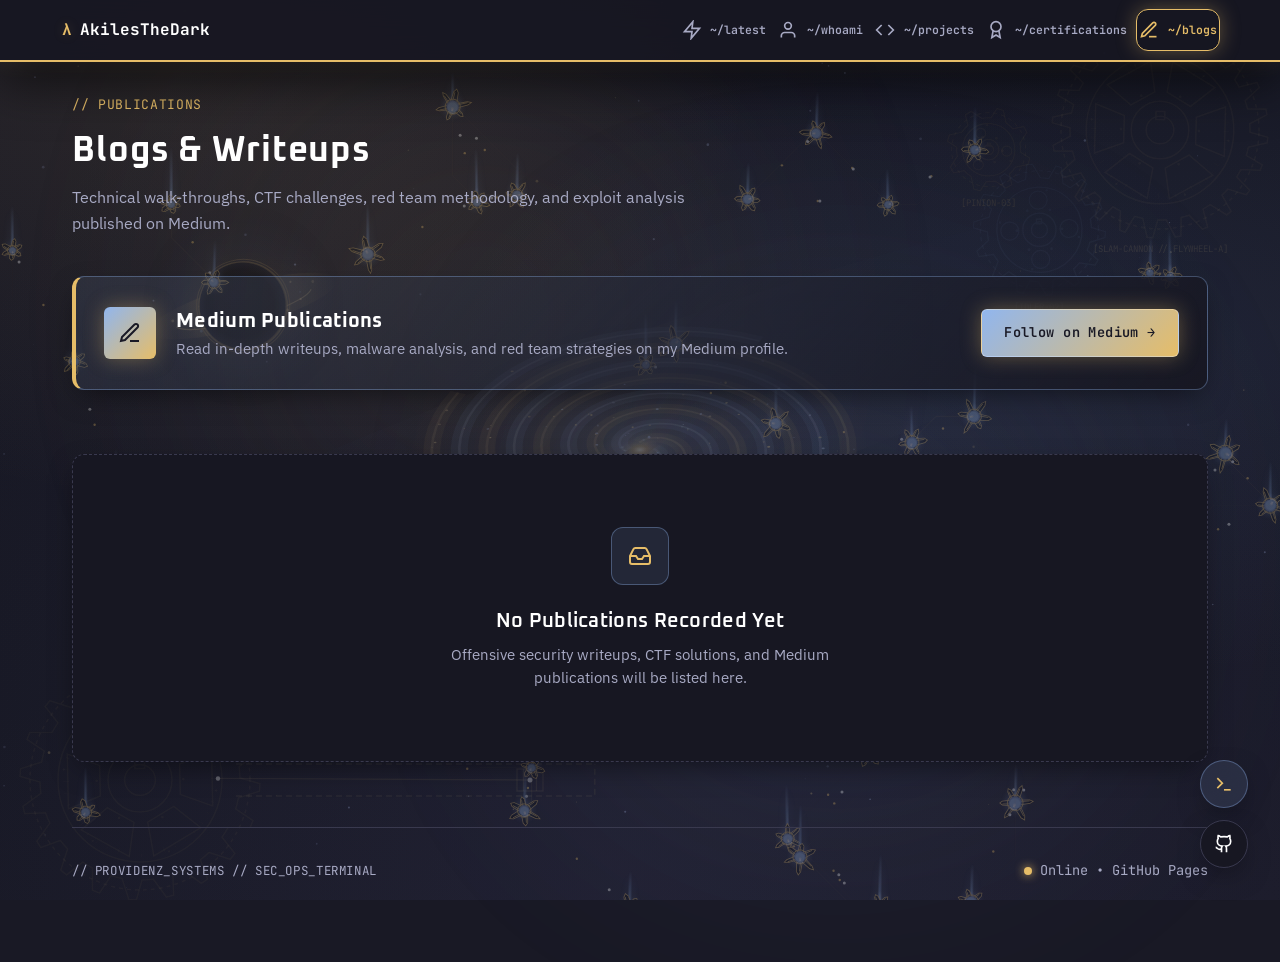
==== commit c8f990a1: "update documentation for new API endpoints" ====
--- a/blogs.html
+++ b/blogs.html
@@ -5,15 +5,15 @@
   <meta name="viewport" content="width=device-width, initial-scale=1.0">
   <title>AkilesTheDark // Blogs & Writeups</title>
   <meta name="description" content="Offensive security articles and CTF writeups by AkilesTheDark (wajdi-cpu) on Medium">
-  
+
   <!-- Favicon -->
   <link rel="icon" type="image/jpeg" href="./assets/favicon.jpg">
-  
-  <!-- Fonts: Inter & JetBrains Mono -->
+
+  <!-- Fonts: Oxanium display, IBM Plex Sans body, JetBrains Mono terminal -->
   <link rel="preconnect" href="https://fonts.googleapis.com">
   <link rel="preconnect" href="https://fonts.gstatic.com" crossorigin>
-  <link href="https://fonts.googleapis.com/css2?family=Inter:wght@400;500;600;700;800&family=JetBrains+Mono:wght@400;500;600&display=swap" rel="stylesheet">
-  
+  <link href="https://fonts.googleapis.com/css2?family=IBM+Plex+Sans:wght@400;500;600;700&family=JetBrains+Mono:wght@400;500;600&family=Oxanium:wght@400;500;600;700;800&display=swap" rel="stylesheet">
+
   <link rel="stylesheet" href="./css/style.css">
 </head>
 <body>
@@ -75,22 +75,22 @@
     <div class="terminal-window">
       <div class="terminal-header">
         <div class="terminal-controls">
-          <span id="terminal-close-btn" class="control-dot dot-red" title="Close"></span>
+          <button id="terminal-close-btn" type="button" class="control-dot dot-red" title="Close terminal" aria-label="Close terminal"></button>
           <span class="control-dot dot-yellow"></span>
           <span class="control-dot dot-green"></span>
         </div>
-        <span class="terminal-title">AkilesTheDark@nanite-os: ~ (rex-zsh)</span>
-        <div style="font-family:var(--font-mono); font-size:0.7rem; color:var(--accent-red);">STATUS: ONLINE</div>
+        <span class="terminal-title">AkilesTheDark@nanite-os: ~ (bash)</span>
+        <div style="font-family:var(--font-mono); font-size:0.7rem; color:var(--accent-gold);">STATUS: ONLINE</div>
       </div>
 
       <div class="terminal-body">
         <div id="terminal-output" class="terminal-output">
-          <div class="terminal-line"><span style="color:#ff5964;">// PROVIDENCE NANITE OS [Version 3.2.0-STABLE]</span></div>
-          <div class="terminal-line"><span style="color:#8c777d;">Interactive Linux virtual shell active. Type <span style="color:#f6c453;">help</span> for commands or explore with <span style="color:#ff5964;">ls</span>, <span style="color:#ff5964;">cd</span>, and <span style="color:#ff5964;">cat</span>.</span></div>
+          <div class="terminal-line"><span style="color:#e6bd68;">// PROVIDENCE NANITE OS [Version 3.2.0-STABLE]</span></div>
+          <div class="terminal-line"><span style="color:#9293b2;">Interactive Linux virtual shell active. Type <span style="color:#91b6ee;">help</span> for commands or explore with <span style="color:#e6bd68;">ls</span>, <span style="color:#e6bd68;">cd</span>, and <span style="color:#e6bd68;">cat</span>.</span></div>
         </div>
-        <div class="terminal-prompt-row">
-          <span id="terminal-prompt-label" class="terminal-prompt-user">AkilesTheDark@nanite-os:~$</span>
-          <input type="text" id="terminal-input" class="terminal-input" autocomplete="off" spellcheck="false" placeholder="type a command (try 'ls', 'cat whoami.txt')...">
+        <div class="terminal-prompt-stack">
+          <div id="terminal-prompt-context" class="terminal-prompt-context">┌──(AkilesTheDark㉿nanite-os)-[~]</div>
+          <div class="terminal-prompt-row"><span id="terminal-prompt-label" class="terminal-prompt-user">└─$</span> <input type="text" id="terminal-input" class="terminal-input" autocomplete="off" spellcheck="false" placeholder="type a command (try 'ls', 'cat whoami.txt')..."></div>
         </div>
       </div>
     </div>
--- a/css/style.css
+++ b/css/style.css
@@ -1,43 +1,43 @@
 /* ==========================================================================
-   GENERATOR REX RED & GOLD DESIGN SYSTEM
-   Cybernetic Nanites, Mechanical Blueprints & Red-Gold Palette
+   GENERATOR REX NAVY & GOLD DESIGN SYSTEM
+   Cybernetic Nanites, Mechanical Blueprints & Navy-Gold Palette
    ========================================================================== */
 
 :root {
-  /* Deep charcoal and warm neutral base */
-  --bg-main: #191619;
-  --bg-panel: #171417;
-  --bg-card: #241d22;
-  --bg-card-hover: #382830;
-  --bg-dock: rgba(23, 20, 23, 0.85);
-
-  --text-main: #e7dfd3;
-  --text-muted: #8c777d;
-  --text-bright: #f6c453;
+  /* Deep navy base with a quiet blue-gray surface hierarchy */
+  --bg-main: #191925;
+  --bg-panel: #171722;
+  --bg-card: #242435;
+  --bg-card-hover: #39394e;
+  --bg-dock: rgba(23, 23, 34, 0.85);
+
+  --text-main: #c6c8df;
+  --text-muted: #a8aac4;
+  --text-bright: #91b6ee;
   --text-white: #ffffff;
 
-  --border-color: #382830;
-  --border-accent: rgba(255, 89, 100, 0.25);
-  --border-rex-gold: rgba(246, 196, 83, 0.35);
-
-  /* Generator Rex Red and Gold Accents */
-  --accent-red: #ff5964;
-  --accent-red-bright: #ff4356;
-  --accent-red-deep: #d94b59;
-  --accent-gold: #f6c453;
-  --accent-green: #f6c453;     /* Nanite Stable Gold */
-  --accent-alert: #ff4356;
+  --border-color: #39394e;
+  --border-accent: rgba(230, 189, 104, 0.25);
+  --border-rex-gold: rgba(145, 182, 238, 0.35);
+
+  /* Warm gold leads; blue supports informational details */
+  --accent-gold: #e6bd68;
+  --accent-gold-bright: #f2d58c;
+  --accent-gold-deep: #aa8234;
+  --accent-blue: #91b6ee;
+  --accent-alert: #df727b;
+  --accent-metallic-gold: #e6bd68;
+  --accent-metallic-gold-soft: rgba(230, 189, 104, 0.22);
 
   /* Nanite Gradients */
-  --grad-nanite-primary: linear-gradient(135deg, #ff5964 0%, #ff4356 50%, #f6c453 100%);
-  --grad-overdrive: linear-gradient(135deg, #f6c453 0%, #ff5964 100%);
-  --grad-circuit: linear-gradient(90deg, #f6c453, #ff5964);
+  --grad-nanite-primary: linear-gradient(135deg, #e6bd68 0%, #f2d58c 50%, #91b6ee 100%);
+  --grad-overdrive: linear-gradient(135deg, #91b6ee 0%, #e6bd68 100%);
+  --grad-circuit: linear-gradient(90deg, #91b6ee, #e6bd68);
 
   /* Shadows & Nanite Glows */
-  --shadow-dock: 0 20px 50px rgba(0, 0, 0, 0.6), 0 0 20px rgba(255, 67, 86, 0.15);
+  --shadow-dock: 0 20px 50px rgba(0, 0, 0, 0.6), 0 0 20px rgba(242, 213, 140, 0.15);
   --shadow-card: 0 10px 30px -10px rgba(0, 0, 0, 0.6);
-  --glow-red: 0 0 20px rgba(255, 89, 100, 0.35);
-  --glow-gold: 0 0 20px rgba(246, 196, 83, 0.4);
+  --glow-gold: 0 0 20px rgba(230, 189, 104, 0.35);
 
   /* Radii & Mechanical Chamfers */
   --radius-sm: 6px;
@@ -46,7 +46,8 @@
   --radius-full: 9999px;
 
   /* Typography */
-  --font-sans: 'Inter', -apple-system, BlinkMacSystemFont, 'Segoe UI', Roboto, sans-serif;
+  --font-sans: 'IBM Plex Sans', -apple-system, BlinkMacSystemFont, 'Segoe UI', Roboto, sans-serif;
+  --font-display: 'Oxanium', 'IBM Plex Sans', sans-serif;
   --font-mono: 'JetBrains Mono', 'Fira Code', monospace;
   --transition: all 0.25s cubic-bezier(0.16, 1, 0.3, 1);
 }
@@ -65,13 +66,13 @@
 
 body {
   background-color: var(--bg-main);
-  /* Mechanical Blueprint Circuit Grid Background */
-  background-image: 
-    linear-gradient(to right, rgba(255, 67, 86, 0.04) 1px, transparent 1px),
-    linear-gradient(to bottom, rgba(255, 67, 86, 0.04) 1px, transparent 1px),
-    radial-gradient(circle at 10% 15%, rgba(255, 89, 100, 0.06) 0%, transparent 45%),
-    radial-gradient(circle at 90% 85%, rgba(246, 196, 83, 0.05) 0%, transparent 45%);
-  background-size: 32px 32px, 32px 32px, 100% 100%, 100% 100%;
+  /* Soft ambient lighting replaces the hard square grid. */
+  background-image:
+    radial-gradient(ellipse at 14% 8%, rgba(230, 189, 104, 0.09), transparent 36rem),
+    radial-gradient(ellipse at 88% 38%, rgba(104, 137, 196, 0.10), transparent 42rem),
+    radial-gradient(ellipse at 48% 100%, rgba(81, 78, 122, 0.13), transparent 48rem),
+    linear-gradient(155deg, #191925 0%, #171824 48%, #1c1c2b 100%);
+  background-attachment: fixed;
   color: var(--text-main);
   font-family: var(--font-sans);
   line-height: 1.6;
@@ -81,36 +82,40 @@
   -webkit-font-smoothing: antialiased;
 }
 
-/* Short terminal-style startup before the home profile appears. */
+h1, h2, h3, h4 {
+  font-family: var(--font-display);
+  letter-spacing: 0.015em;
+  text-wrap: balance;
+}
+
+/* Full-screen terminal intro followed by an elevator-like page reveal. */
 .boot-screen {
   position: fixed;
   inset: 0;
   z-index: 10000;
   display: grid;
   place-items: center;
-  padding: 1.25rem;
+  padding: clamp(1.5rem, 6vw, 4rem);
   background:
-    radial-gradient(ellipse at 50% 44%, rgba(255, 89, 100, 0.08), transparent 55%),
-    rgba(25, 22, 25, 0.98);
+    radial-gradient(ellipse at 50% 45%, rgba(230, 189, 104, 0.075), transparent 42rem),
+    linear-gradient(155deg, #191925 0%, #171824 55%, #1c1c2b 100%);
   opacity: 1;
   visibility: visible;
-  transition: opacity 0.45s ease, visibility 0.45s ease;
+  transform: translateY(0);
+  transition: transform 0.85s cubic-bezier(0.76, 0, 0.24, 1), opacity 0.55s ease, visibility 0.85s ease;
 }
 
 .boot-screen.is-finished {
   opacity: 0;
   visibility: hidden;
   pointer-events: none;
+  transform: translateY(-100%);
 }
 
 .boot-console {
-  width: min(100%, 700px);
-  padding: clamp(1.25rem, 4vw, 2.25rem);
-  border: 1px solid rgba(255, 89, 100, 0.3);
-  border-left: 3px solid var(--accent-red);
-  border-radius: var(--radius-md);
-  background: rgba(23, 20, 23, 0.94);
-  box-shadow: 0 18px 55px rgba(0, 0, 0, 0.45), 0 0 28px rgba(255, 89, 100, 0.08);
+  width: min(100%, 720px);
+  padding: 0.8rem 0 0.8rem 1.25rem;
+  border-left: 2px solid rgba(230, 189, 104, 0.55);
   font-family: var(--font-mono);
 }
 
@@ -135,7 +140,7 @@
   height: 7px;
   border-radius: 50%;
   background: var(--accent-gold);
-  box-shadow: 0 0 10px rgba(246, 196, 83, 0.65);
+  box-shadow: 0 0 10px rgba(145, 182, 238, 0.65);
 }
 
 .boot-line {
@@ -152,13 +157,13 @@
 .boot-line:nth-of-type(3) { animation-delay: 1.38s; }
 .boot-line:nth-of-type(4) { animation-delay: 1.98s; }
 
-.boot-tag { color: var(--accent-red); }
+.boot-tag { color: var(--accent-gold); }
 .boot-line strong { color: var(--accent-gold); font-weight: 700; }
 
 .boot-console-footer {
-  margin-top: 1.5rem;
-  padding-top: 0.85rem;
-  border-top: 1px solid rgba(255, 89, 100, 0.18);
+  margin-top: 0.8rem;
+  padding-top: 0.65rem;
+  border-top: 1px solid rgba(230, 189, 104, 0.12);
   color: var(--accent-gold);
   opacity: 0;
   animation: bootLineReveal 0.38s ease 2.55s forwards;
@@ -182,7 +187,7 @@
   height: 100%;
   pointer-events: none;
   z-index: 0;
-  opacity: 0.18;
+  opacity: 0.3;
 }
 
 /* Ambient Mechanical Power Conduits */
@@ -199,14 +204,14 @@
   left: 20%;
   width: 450px;
   height: 450px;
-  background: radial-gradient(circle, #ff5964, transparent);
+  background: radial-gradient(circle, #e6bd68, transparent);
 }
 .orb-2 {
   bottom: 10%;
   right: 15%;
   width: 500px;
   height: 500px;
-  background: radial-gradient(circle, #f6c453, transparent);
+  background: radial-gradient(circle, #91b6ee, transparent);
 }
 
 /* Floating Glass Dock (Mechanical Chamfer & Red-Gold Glass Blur) */
@@ -220,7 +225,7 @@
   backdrop-filter: blur(20px);
   -webkit-backdrop-filter: blur(20px);
   border: 1px solid var(--border-color);
-  border-left: 2px solid var(--accent-red);
+  border-left: 2px solid var(--accent-gold);
   border-radius: 20px;
   padding: 0.7rem 0.5rem;
   box-shadow: var(--shadow-dock);
@@ -255,16 +260,16 @@
 
 .dock-item:hover {
   color: var(--text-white);
-  background: rgba(255, 67, 86, 0.12);
+  background: rgba(242, 213, 140, 0.12);
   border-color: var(--border-accent);
   transform: scale(1.08);
 }
 
 .dock-item.active {
-  background: linear-gradient(135deg, rgba(255, 89, 100, 0.2), rgba(246, 196, 83, 0.2));
-  color: var(--accent-red);
-  border-color: var(--accent-red);
-  box-shadow: var(--glow-red);
+  background: linear-gradient(135deg, rgba(230, 189, 104, 0.2), rgba(145, 182, 238, 0.2));
+  color: var(--accent-gold);
+  border-color: var(--accent-gold);
+  box-shadow: var(--glow-gold);
   transform: scale(1.08);
 }
 
@@ -336,12 +341,12 @@
 
 .action-fab:hover {
   transform: scale(1.1) rotate(5deg);
-  border-color: var(--accent-red);
-  box-shadow: var(--glow-red);
+  border-color: var(--accent-gold);
+  box-shadow: var(--glow-gold);
 }
 
 .action-fab.terminal-fab {
-  background: rgba(246, 196, 83, 0.12);
+  background: rgba(145, 182, 238, 0.12);
   border-color: var(--border-rex-gold);
   color: var(--accent-gold);
 }
@@ -411,6 +416,26 @@
   min-height: 100vh;
   display: flex;
   flex-direction: column;
+  transition: transform 0.9s cubic-bezier(0.76, 0, 0.24, 1), opacity 0.45s ease;
+}
+
+body.is-booting {
+  overflow: hidden;
+  overflow-anchor: none;
+}
+
+body.is-booting .page-container {
+  opacity: 0;
+  transform: translateY(100vh);
+  pointer-events: none;
+  overflow-anchor: none;
+}
+
+body.is-booting .mobile-top-bar,
+body.is-booting .glass-dock,
+body.is-booting .floating-actions {
+  opacity: 0;
+  pointer-events: none;
 }
 
 /* Hero Section (Generator Rex Nanite Core Focus) */
@@ -442,7 +467,7 @@
   display: inline-flex;
   align-items: center;
   gap: 0.65rem;
-  background: rgba(246, 196, 83, 0.08);
+  background: rgba(145, 182, 238, 0.08);
   border: 1px solid var(--border-rex-gold);
   color: var(--accent-gold);
   font-family: var(--font-mono);
@@ -458,9 +483,9 @@
 }
 
 .hero-status-pill:hover {
-  background: rgba(246, 196, 83, 0.18);
+  background: rgba(145, 182, 238, 0.18);
   border-color: var(--accent-gold);
-  box-shadow: 0 0 15px rgba(246, 196, 83, 0.45);
+  box-shadow: 0 0 15px rgba(145, 182, 238, 0.45);
   transform: translateY(-1px);
 }
 
@@ -474,9 +499,9 @@
 }
 
 @keyframes nanitePulse {
-  0% { transform: scale(0.95); box-shadow: 0 0 0 0 rgba(246, 196, 83, 0.8); }
-  70% { transform: scale(1); box-shadow: 0 0 0 9px rgba(246, 196, 83, 0); }
-  100% { transform: scale(0.95); box-shadow: 0 0 0 0 rgba(246, 196, 83, 0); }
+  0% { transform: scale(0.95); box-shadow: 0 0 0 0 rgba(145, 182, 238, 0.8); }
+  70% { transform: scale(1); box-shadow: 0 0 0 9px rgba(145, 182, 238, 0); }
+  100% { transform: scale(0.95); box-shadow: 0 0 0 0 rgba(145, 182, 238, 0); }
 }
 
 .hero-name {
@@ -484,7 +509,7 @@
   font-weight: 800;
   line-height: 1.1;
   margin-bottom: 1rem;
-  letter-spacing: -0.03em;
+  letter-spacing: 0.015em;
 }
 
 .hero-gradient-text {
@@ -498,7 +523,7 @@
   margin-bottom: 1.5rem;
   font-size: 1.3rem;
   font-family: var(--font-mono);
-  color: var(--accent-red);
+  color: var(--accent-gold);
 }
 
 .typewriter-cursor {
@@ -547,15 +572,15 @@
 }
 
 .btn-cyber.primary {
-  background: linear-gradient(135deg, #f6c453, #ff5964);
-  color: #191619;
+  background: linear-gradient(135deg, #91b6ee, #e6bd68);
+  color: #191925;
   border: 1px solid rgba(255, 255, 255, 0.3);
   box-shadow: var(--glow-gold);
 }
 
 .btn-cyber.primary:hover {
   transform: translateY(-2px);
-  box-shadow: 0 6px 25px rgba(246, 196, 83, 0.6);
+  box-shadow: 0 6px 25px rgba(145, 182, 238, 0.6);
 }
 
 .btn-cyber.secondary {
@@ -566,10 +591,10 @@
 
 .btn-cyber.secondary:hover {
   background: var(--bg-card-hover);
-  border-color: var(--accent-red);
+  border-color: var(--accent-gold);
   color: #fff;
   transform: translateY(-2px);
-  box-shadow: var(--glow-red);
+  box-shadow: var(--glow-gold);
 }
 
 /* Avatar Mechanical Gear & Nanite Core Ring (Generator Rex Multi-Stage Assembly) */
@@ -594,7 +619,7 @@
   height: 100%;
   animation: rotateMechanicalGear 120s linear infinite;
   pointer-events: none;
-  filter: drop-shadow(0 0 8px rgba(246, 196, 83, 0.3));
+  filter: drop-shadow(0 0 8px rgba(145, 182, 238, 0.3));
   transition: filter 0.3s ease;
 }
 
@@ -606,7 +631,7 @@
   height: calc(100% - 40px);
   animation: rotateMechanicalGearRev 100s linear infinite;
   pointer-events: none;
-  filter: drop-shadow(0 0 6px rgba(255, 89, 100, 0.25));
+  filter: drop-shadow(0 0 6px rgba(230, 189, 104, 0.25));
   transition: filter 0.3s ease;
 }
 
@@ -622,12 +647,12 @@
 
 .avatar-gear-wrapper:hover .avatar-gear-svg,
 body.nanite-overdrive .avatar-gear-svg {
-  filter: drop-shadow(0 0 14px rgba(246, 196, 83, 0.55));
+  filter: drop-shadow(0 0 14px rgba(145, 182, 238, 0.55));
 }
 
 .avatar-gear-wrapper:hover .avatar-gear-inner-svg,
 body.nanite-overdrive .avatar-gear-inner-svg {
-  filter: drop-shadow(0 0 12px rgba(255, 89, 100, 0.5));
+  filter: drop-shadow(0 0 12px rgba(230, 189, 104, 0.5));
 }
 
 .avatar-image-inner {
@@ -645,7 +670,7 @@
 body.nanite-overdrive .avatar-portrait-wrapper .avatar-image-inner {
   border-color: var(--accent-gold);
   transform: scale(1.03);
-  box-shadow: 0 0 25px rgba(246, 196, 83, 0.5);
+  box-shadow: 0 0 25px rgba(145, 182, 238, 0.5);
 }
 
 /* Corner Nanite Mounting Clamps */
@@ -660,7 +685,7 @@
   display: flex;
   align-items: center;
   justify-content: center;
-  box-shadow: 0 0 8px rgba(246, 196, 83, 0.6);
+  box-shadow: 0 0 8px rgba(145, 182, 238, 0.6);
 }
 .avatar-clamp::after {
   content: '';
@@ -670,8 +695,8 @@
   border-radius: 50%;
 }
 .avatar-clamp.top-left { top: 22px; left: 22px; }
-.avatar-clamp.top-right { top: 22px; right: 22px; border-color: var(--accent-red); box-shadow: 0 0 8px rgba(255, 89, 100, 0.6); }
-.avatar-clamp.bottom-left { bottom: 22px; left: 22px; border-color: var(--accent-red); box-shadow: 0 0 8px rgba(255, 89, 100, 0.6); }
+.avatar-clamp.top-right { top: 22px; right: 22px; border-color: var(--accent-gold); box-shadow: 0 0 8px rgba(230, 189, 104, 0.6); }
+.avatar-clamp.bottom-left { bottom: 22px; left: 22px; border-color: var(--accent-gold); box-shadow: 0 0 8px rgba(230, 189, 104, 0.6); }
 .avatar-clamp.bottom-right { bottom: 22px; right: 22px; }
 
 /* Mechanical Tech Marquee */
@@ -683,7 +708,7 @@
   padding: 1rem 0;
   border-top: 1px solid var(--border-color);
   border-bottom: 1px solid var(--border-color);
-  background: rgba(23, 20, 23, 0.6);
+  background: rgba(23, 23, 34, 0.6);
   backdrop-filter: blur(12px);
   border-radius: var(--radius-md);
 }
@@ -734,7 +759,7 @@
 
 .tech-tag-item:hover {
   border-color: var(--accent-gold);
-  background: rgba(246, 196, 83, 0.1);
+  background: rgba(145, 182, 238, 0.1);
   color: #fff;
 }
 
@@ -758,7 +783,7 @@
   font-size: 2.2rem;
   font-weight: 700;
   color: #fff;
-  letter-spacing: -0.02em;
+  letter-spacing: 0.025em;
 }
 
 .section-desc {
@@ -799,11 +824,11 @@
 }
 
 .filter-btn.active {
-  background: rgba(246, 196, 83, 0.15);
+  background: rgba(145, 182, 238, 0.15);
   border-color: var(--accent-gold);
   color: var(--accent-gold);
   font-weight: 600;
-  box-shadow: 0 0 15px rgba(246, 196, 83, 0.2);
+  box-shadow: 0 0 15px rgba(145, 182, 238, 0.2);
 }
 
 /* Mechanical Empty State */
@@ -825,7 +850,7 @@
   width: 58px;
   height: 58px;
   border-radius: var(--radius-md);
-  background: rgba(246, 196, 83, 0.1);
+  background: rgba(145, 182, 238, 0.1);
   color: var(--accent-gold);
   display: flex;
   align-items: center;
@@ -863,7 +888,7 @@
   bottom: 10px;
   left: 7px;
   width: 2px;
-  background: linear-gradient(to bottom, var(--accent-gold), var(--accent-red), var(--border-color));
+  background: linear-gradient(to bottom, var(--accent-gold), var(--accent-gold), var(--border-color));
   border-radius: 2px;
 }
 
@@ -887,14 +912,14 @@
 }
 
 .timeline-item:hover .timeline-dot {
-  border-color: var(--accent-red);
-  box-shadow: var(--glow-red);
+  border-color: var(--accent-gold);
+  box-shadow: var(--glow-gold);
 }
 
 .timeline-card {
   background: var(--bg-card);
   border: 1px solid var(--border-color);
-  border-left: 3px solid var(--accent-red);
+  border-left: 3px solid var(--accent-gold);
   border-radius: var(--radius-md);
   padding: 1.35rem 1.5rem;
   display: flex;
@@ -905,7 +930,7 @@
 
 .timeline-card:hover {
   transform: translateY(-3px);
-  border-color: var(--accent-red);
+  border-color: var(--accent-gold);
   border-left-color: var(--accent-gold);
   background: var(--bg-card-hover);
 }
@@ -943,19 +968,19 @@
 }
 
 .badge-blog {
-  background: rgba(217, 75, 89, 0.15);
-  color: var(--accent-red-deep);
-  border: 1px solid rgba(217, 75, 89, 0.35);
+  background: rgba(170, 130, 52, 0.15);
+  color: var(--accent-gold-deep);
+  border: 1px solid rgba(170, 130, 52, 0.35);
 }
 
 .badge-cert {
-  background: rgba(246, 196, 83, 0.15);
-  color: var(--accent-green);
-  border: 1px solid rgba(246, 196, 83, 0.35);
+  background: rgba(145, 182, 238, 0.15);
+  color: var(--accent-blue);
+  border: 1px solid rgba(145, 182, 238, 0.35);
 }
 
 .badge-project {
-  background: rgba(246, 196, 83, 0.15);
+  background: rgba(145, 182, 238, 0.15);
   color: var(--accent-gold);
   border: 1px solid var(--border-rex-gold);
 }
@@ -998,8 +1023,8 @@
 
 .project-card:hover {
   transform: translateY(-4px);
-  border-color: var(--accent-red);
-  box-shadow: var(--glow-red);
+  border-color: var(--accent-gold);
+  box-shadow: var(--glow-gold);
 }
 
 .project-cover {
@@ -1043,10 +1068,10 @@
   font-family: var(--font-mono);
   font-size: 0.72rem;
   background: rgba(255, 255, 255, 0.04);
-  color: var(--accent-red);
+  color: var(--accent-gold);
   padding: 0.2rem 0.6rem;
   border-radius: var(--radius-sm);
-  border: 1px solid rgba(255, 89, 100, 0.25);
+  border: 1px solid rgba(230, 189, 104, 0.25);
 }
 
 .project-footer {
@@ -1087,13 +1112,13 @@
 }
 
 .pill-earned {
-  background: rgba(246, 196, 83, 0.15);
-  color: var(--accent-green);
-  border: 1px solid rgba(246, 196, 83, 0.35);
+  background: rgba(145, 182, 238, 0.15);
+  color: var(--accent-blue);
+  border: 1px solid rgba(145, 182, 238, 0.35);
 }
 
 .pill-progress {
-  background: rgba(246, 196, 83, 0.15);
+  background: rgba(145, 182, 238, 0.15);
   color: var(--accent-gold);
   border: 1px solid var(--border-rex-gold);
 }
@@ -1118,8 +1143,8 @@
 
 .cert-card:hover {
   transform: translateY(-3px);
-  border-color: var(--accent-red);
-  box-shadow: var(--glow-red);
+  border-color: var(--accent-gold);
+  box-shadow: var(--glow-gold);
 }
 
 .cert-card-top {
@@ -1158,7 +1183,7 @@
 .cert-date {
   font-family: var(--font-mono);
   font-size: 0.8rem;
-  color: var(--accent-green);
+  color: var(--accent-blue);
   margin-top: 0.35rem;
 }
 
@@ -1197,13 +1222,13 @@
   height: 100%;
   border-radius: var(--radius-full);
   background: var(--grad-circuit);
-  box-shadow: 0 0 10px rgba(246, 196, 83, 0.5);
+  box-shadow: 0 0 10px rgba(145, 182, 238, 0.5);
   transition: width 0.8s cubic-bezier(0.16, 1, 0.3, 1);
 }
 
 /* Blogs Page (blogs.html) */
 .medium-banner {
-  background: linear-gradient(135deg, rgba(246, 196, 83, 0.1), rgba(23, 20, 23, 0.95));
+  background: linear-gradient(135deg, rgba(145, 182, 238, 0.1), rgba(23, 23, 34, 0.95));
   border: 1px solid var(--border-rex-gold);
   border-left: 4px solid var(--accent-gold);
   border-radius: var(--radius-md);
@@ -1227,8 +1252,8 @@
   width: 52px;
   height: 52px;
   border-radius: var(--radius-sm);
-  background: linear-gradient(135deg, #f6c453, #ff5964);
-  color: #191619;
+  background: linear-gradient(135deg, #91b6ee, #e6bd68);
+  color: #191925;
   display: flex;
   align-items: center;
   justify-content: center;
@@ -1317,7 +1342,7 @@
   display: inline-flex;
   align-items: center;
   gap: 0.4rem;
-  color: var(--accent-red);
+  color: var(--accent-gold);
 }
 
 /* Bio Page (whoami.html) */
@@ -1379,7 +1404,7 @@
 .whoami-handle {
   font-family: var(--font-mono);
   font-size: 0.9rem;
-  color: var(--accent-red);
+  color: var(--accent-gold);
   margin-bottom: 1rem;
 }
 
@@ -1416,7 +1441,7 @@
 
 .social-btn:hover {
   border-color: var(--accent-gold);
-  background: rgba(246, 196, 83, 0.1);
+  background: rgba(145, 182, 238, 0.1);
   color: #fff;
 }
 
@@ -1511,7 +1536,7 @@
 .skill-pill:hover {
   border-color: var(--accent-gold);
   color: #fff;
-  background: rgba(246, 196, 83, 0.1);
+  background: rgba(145, 182, 238, 0.1);
 }
 
 /* Mechanical Cyber Terminal Modal */
@@ -1535,14 +1560,16 @@
   visibility: visible;
 }
 
+body.terminal-open { overflow: hidden; }
+
 .terminal-window {
   width: 100%;
   max-width: 920px;
-  background: var(--bg-panel);
-  border: 1px solid var(--border-color);
+  background: #101116;
+  border: 1px solid rgba(145, 182, 238, 0.24);
   border-top: 3px solid var(--accent-gold);
   border-radius: var(--radius-md);
-  box-shadow: 0 25px 60px rgba(0, 0, 0, 0.8), 0 0 35px rgba(246, 196, 83, 0.2);
+  box-shadow: 0 25px 60px rgba(0, 0, 0, 0.8), 0 0 35px rgba(242, 213, 140, 0.12);
   overflow: hidden;
   font-family: var(--font-mono);
   display: flex;
@@ -1556,7 +1583,8 @@
 }
 
 .terminal-header {
-  background: rgba(25, 18, 21, 0.95);
+  min-height: 48px;
+  background: #191a20;
   padding: 0.75rem 1.25rem;
   display: flex;
   align-items: center;
@@ -1567,6 +1595,7 @@
 .terminal-controls {
   display: flex;
   gap: 0.5rem;
+  align-items: center;
 }
 
 .control-dot {
@@ -1574,13 +1603,37 @@
   height: 12px;
   border-radius: 50%;
   cursor: pointer;
-}
-.dot-red { background: #ff4356; }
-.dot-yellow { background: #f6c453; }
-.dot-green { background: #f6c453; }
+  flex: 0 0 auto;
+  padding: 0;
+  border: 0;
+}
+
+#terminal-close-btn {
+  position: relative;
+  width: 44px;
+  height: 44px;
+  flex: 0 0 44px;
+  border-radius: 50%;
+  appearance: none;
+  background: transparent;
+}
+
+#terminal-close-btn::before {
+  content: '';
+  position: absolute;
+  width: 12px;
+  height: 12px;
+  inset: 0;
+  margin: auto;
+  border-radius: 50%;
+  background: #f2d58c;
+}
+.dot-red { background: #f2d58c; }
+.dot-yellow { background: #91b6ee; }
+.dot-green { background: #91b6ee; }
 
 .terminal-title {
-  color: var(--text-muted);
+  color: #d5d7df;
   font-size: 0.82rem;
   min-width: 0;
   overflow: hidden;
@@ -1595,7 +1648,9 @@
   overflow-y: auto;
   font-size: 0.88rem;
   line-height: 1.5;
-  color: #ff5964;
+  color: #e2e4eb;
+  background: #101116;
+  overscroll-behavior: contain;
 }
 
 .terminal-output {
@@ -1614,26 +1669,52 @@
   margin-bottom: 0.35rem;
 }
 
+.terminal-prompt-stack {
+  font-size: 0.86rem;
+}
+
+.terminal-prompt-context {
+  font-weight: 600;
+  overflow-wrap: anywhere;
+}
+
+.terminal-prompt-edge { color: #d5d7df; }
+.terminal-user-name { color: #e6bd68; }
+.terminal-host-name { color: #91b6ee; }
+.terminal-prompt-path { color: #91b6ee; }
+
 .terminal-prompt-row {
   display: flex;
-  align-items: center;
+  align-items: baseline;
   gap: 0.5rem;
+  min-width: 0;
 }
 
 .terminal-prompt-user {
-  color: var(--accent-gold);
+  color: #e6bd68;
   font-weight: 600;
+  flex: 0 0 auto;
+}
+
+.terminal-command-text {
+  color: #f0f1f4;
+  overflow-wrap: anywhere;
 }
 
 .terminal-input {
+  min-width: 0;
   background: transparent;
   border: none;
-  color: #fff;
+  color: #f0f1f4;
   font-family: var(--font-mono);
   font-size: 0.88rem;
   outline: none;
   flex: 1;
-}
+  caret-color: var(--accent-gold);
+}
+
+.terminal-input::selection { background: rgba(145, 182, 238, 0.28); }
+.terminal-input:focus-visible { outline: none; }
 
 /* Footer */
 .site-footer {
@@ -1736,6 +1817,10 @@
   }
 
   .boot-screen {
+    transition: none;
+  }
+
+  .page-container {
     transition: none;
   }
 }
@@ -1770,7 +1855,7 @@
   border: 0;
   border-bottom: 2px solid var(--accent-gold);
   border-radius: 0;
-  background: rgba(23, 20, 23, 0.9);
+  background: rgba(23, 23, 34, 0.9);
 }
 
 .nav-brand {
@@ -1880,8 +1965,8 @@
   padding: 1rem 1.25rem;
   color: var(--text-main);
   text-decoration: none;
-  background: var(--bg-card);
-  border: 1px solid var(--border-color);
+  background: rgba(36, 36, 53, 0.2);
+  border: 1px solid rgba(57, 57, 78, 0.45);
   border-left: 2px solid var(--accent-gold);
   border-radius: var(--radius-md);
   box-shadow: var(--shadow-card);
@@ -1890,12 +1975,12 @@
 
 .overview-stat:hover {
   border-color: var(--border-accent);
-  background: var(--bg-card-hover);
+  background: rgba(57, 57, 78, 0.35);
   transform: translateY(-2px);
 }
 
 .overview-stat-value {
-  color: var(--accent-red);
+  color: var(--accent-gold);
   font: 800 1.45rem/1 var(--font-mono);
 }
 
@@ -1927,7 +2012,7 @@
   display: flex;
   align-items: center;
   gap: 0.85rem;
-  letter-spacing: -0.02em;
+  letter-spacing: 0.025em;
 }
 
 .stream-title::after {
@@ -1969,7 +2054,7 @@
   border-color: var(--border-accent);
   background: var(--bg-card-hover);
   transform: translateY(-2px);
-  box-shadow: var(--shadow-card), var(--glow-red);
+  box-shadow: var(--shadow-card), var(--glow-gold);
 }
 
 .post-card:hover::before {
@@ -1992,9 +2077,9 @@
   letter-spacing: 0.08em;
   padding: 0.2rem 0.65rem;
   border-radius: var(--radius-full);
-  background: rgba(255, 67, 86, 0.12);
-  color: var(--accent-red-bright);
-  border: 1px solid rgba(255, 67, 86, 0.25);
+  background: rgba(242, 213, 140, 0.12);
+  color: var(--accent-gold-bright);
+  border: 1px solid rgba(242, 213, 140, 0.25);
 }
 
 .post-date {
@@ -2018,7 +2103,7 @@
 }
 
 .post-title a:hover {
-  color: var(--accent-red);
+  color: var(--accent-gold);
 }
 
 .post-excerpt {
@@ -2035,7 +2120,7 @@
   flex-wrap: wrap;
   gap: 0.85rem;
   padding-top: 0.85rem;
-  border-top: 1px solid rgba(56, 40, 48, 0.6);
+  border-top: 1px solid rgba(57, 57, 78, 0.6);
 }
 
 .post-tags {
@@ -2049,9 +2134,9 @@
   font-family: var(--font-mono);
   padding: 0.2rem 0.55rem;
   border-radius: var(--radius-sm);
-  background: rgba(217, 75, 89, 0.08);
-  color: var(--accent-red-deep);
-  border: 1px solid rgba(217, 75, 89, 0.2);
+  background: rgba(170, 130, 52, 0.08);
+  color: var(--accent-gold-deep);
+  border: 1px solid rgba(170, 130, 52, 0.2);
 }
 
 .read-more {
@@ -2067,7 +2152,7 @@
 }
 
 .read-more:hover {
-  color: var(--accent-red);
+  color: var(--accent-gold);
   transform: translateX(3px);
 }
 
@@ -2126,7 +2211,7 @@
 }
 
 .stream-empty-actions a:hover {
-  color: var(--accent-red);
+  color: var(--accent-gold);
   border-color: var(--border-accent);
 }
 
@@ -2154,7 +2239,7 @@
 }
 
 .sidebar-card:hover {
-  border-color: rgba(255, 89, 100, 0.25);
+  border-color: rgba(230, 189, 104, 0.25);
 }
 
 .sidebar-card-header {
@@ -2163,10 +2248,10 @@
   font-family: var(--font-mono);
   font-size: 0.72rem;
   font-weight: 600;
-  color: var(--accent-red);
+  color: var(--accent-gold);
   text-transform: uppercase;
   letter-spacing: 0.1em;
-  background: rgba(255, 89, 100, 0.03);
+  background: rgba(230, 189, 104, 0.03);
 }
 
 .sidebar-card-body {
@@ -2225,7 +2310,7 @@
 }
 
 .sidebar-about-link {
-  color: var(--accent-red);
+  color: var(--accent-gold);
   font: 600 0.76rem var(--font-mono);
   text-decoration: none;
 }
@@ -2258,7 +2343,7 @@
   display: block;
   font-size: 1.25rem;
   font-weight: 800;
-  color: var(--accent-red);
+  color: var(--accent-gold);
   font-family: var(--font-mono);
 }
 
@@ -2286,15 +2371,15 @@
   font-size: 0.84rem;
   font-weight: 500;
   color: var(--text-main);
-  background: rgba(255, 255, 255, 0.02);
+  background: rgba(36, 36, 53, 0.2);
   border: 1px solid transparent;
   transition: var(--transition);
 }
 
 .sidebar-social-link:hover {
-  background: rgba(255, 89, 100, 0.08);
-  border-color: var(--border-accent);
-  color: var(--accent-red);
+  background: rgba(230, 189, 104, 0.2);
+  border-color: rgba(230, 189, 104, 0.4);
+  color: var(--accent-gold);
 }
 
 .sidebar-social-link svg {
@@ -2319,7 +2404,7 @@
   justify-content: space-between;
   align-items: center;
   padding: 0.6rem 0;
-  border-bottom: 1px solid rgba(56, 40, 48, 0.6);
+  border-bottom: 1px solid rgba(57, 57, 78, 0.6);
   font-size: 0.85rem;
 }
 
@@ -2334,7 +2419,7 @@
 }
 
 .sidebar-categories a:hover {
-  color: var(--accent-red);
+  color: var(--accent-gold);
 }
 
 .cat-count {
@@ -2343,8 +2428,8 @@
   font-weight: 600;
   padding: 0.15rem 0.55rem;
   border-radius: var(--radius-full);
-  background: rgba(255, 67, 86, 0.12);
-  color: var(--accent-red-bright);
+  background: rgba(242, 213, 140, 0.12);
+  color: var(--accent-gold-bright);
 }
 
 /* Tags Cloud */
@@ -2359,9 +2444,9 @@
   font-family: var(--font-mono);
   padding: 0.3rem 0.65rem;
   border-radius: var(--radius-full);
-  border: 1px solid rgba(217, 75, 89, 0.2);
-  background: rgba(217, 75, 89, 0.06);
-  color: var(--accent-red-deep);
+  border: 1px solid rgba(170, 130, 52, 0.2);
+  background: rgba(170, 130, 52, 0.06);
+  color: var(--accent-gold-deep);
   text-decoration: none;
   transition: var(--transition);
 }
@@ -2371,14 +2456,14 @@
   font-family: var(--font-mono);
   padding: 0.3rem 0.65rem;
   border-radius: var(--radius-full);
-  border: 1px solid rgba(217, 75, 89, 0.2);
-  background: rgba(217, 75, 89, 0.06);
-  color: var(--accent-red-deep);
+  border: 1px solid rgba(170, 130, 52, 0.2);
+  background: rgba(170, 130, 52, 0.06);
+  color: var(--accent-gold-deep);
 }
 
 .tags-cloud a:hover {
-  background: rgba(217, 75, 89, 0.18);
-  border-color: var(--accent-red-deep);
+  background: rgba(170, 130, 52, 0.18);
+  border-color: var(--accent-gold-deep);
   color: #fff;
 }
 
@@ -2388,15 +2473,15 @@
   align-items: center;
   gap: 0.45rem;
   padding: 0.5rem 1.25rem;
-  background: rgba(23, 20, 23, 0.95);
+  background: rgba(23, 23, 34, 0.95);
   border-bottom: 1px solid var(--border-color);
   overflow-x: auto;
   white-space: nowrap;
 }
 
 .terminal-chip {
-  background: rgba(246, 196, 83, 0.08);
-  border: 1px solid rgba(246, 196, 83, 0.25);
+  background: rgba(145, 182, 238, 0.08);
+  border: 1px solid rgba(145, 182, 238, 0.25);
   color: var(--accent-gold);
   font-family: var(--font-mono);
   font-size: 0.72rem;
@@ -2407,20 +2492,20 @@
 }
 
 .terminal-chip:hover {
-  background: rgba(246, 196, 83, 0.2);
+  background: rgba(145, 182, 238, 0.2);
   border-color: var(--accent-gold);
   color: #fff;
 }
 
 .terminal-chip.red {
-  background: rgba(255, 89, 100, 0.08);
-  border-color: rgba(255, 89, 100, 0.25);
-  color: var(--accent-red);
+  background: rgba(230, 189, 104, 0.08);
+  border-color: rgba(230, 189, 104, 0.25);
+  color: var(--accent-gold);
 }
 
 .terminal-chip.red:hover {
-  background: rgba(255, 89, 100, 0.2);
-  border-color: var(--accent-red);
+  background: rgba(230, 189, 104, 0.2);
+  border-color: var(--accent-gold);
   color: #fff;
 }
 
@@ -2442,8 +2527,17 @@
 }
 
 @media (max-width: 640px) {
-  .terminal-modal-backdrop {
-    padding: 0.65rem;
+  .terminal-modal-backdrop { padding: 0; align-items: stretch; }
+
+  .terminal-window {
+    width: 100%;
+    height: 100vh;
+    height: 100dvh;
+    max-height: 100dvh;
+    border-radius: 0;
+    border-left: 0;
+    border-right: 0;
+    transform: none;
   }
 
   .terminal-header {
@@ -2454,6 +2548,13 @@
   .terminal-controls .control-dot {
     width: 9px;
     height: 9px;
+  }
+
+  #terminal-close-btn {
+    width: 44px;
+    height: 44px;
+    flex-basis: 44px;
+    background: transparent;
   }
 
   .terminal-title {
@@ -2463,9 +2564,15 @@
   }
 
   .terminal-body {
-    padding: 0.9rem;
+    flex: 1;
+    height: auto;
+    min-height: 0;
+    padding: 1rem 0.8rem calc(1rem + env(safe-area-inset-bottom));
     font-size: 0.78rem;
   }
+
+  .terminal-prompt-stack { font-size: 0.78rem; }
+  .terminal-input { font-size: 16px; }
 
   .overview-stats {
     gap: 0.55rem;
@@ -2500,32 +2607,32 @@
 
 /* 1. Global Nanite Overdrive State */
 body.nanite-overdrive {
-  --border-accent: rgba(246, 196, 83, 0.45);
-  --shadow-dock: 0 20px 50px rgba(0, 0, 0, 0.7), 0 0 25px rgba(246, 196, 83, 0.35);
-  --glow-red: 0 0 25px rgba(246, 196, 83, 0.5);
+  --border-accent: rgba(145, 182, 238, 0.45);
+  --shadow-dock: 0 20px 50px rgba(0, 0, 0, 0.7), 0 0 25px rgba(145, 182, 238, 0.35);
+  --glow-gold: 0 0 25px rgba(145, 182, 238, 0.5);
 }
 
 body.nanite-overdrive .glass-dock {
   border-left-color: var(--accent-gold);
-  box-shadow: 0 20px 50px rgba(0, 0, 0, 0.7), 0 0 25px rgba(246, 196, 83, 0.25);
+  box-shadow: 0 20px 50px rgba(0, 0, 0, 0.7), 0 0 25px rgba(145, 182, 238, 0.25);
 }
 
 body.nanite-overdrive .hero-status-pill {
-  background: rgba(246, 196, 83, 0.22);
+  background: rgba(145, 182, 238, 0.22);
   border-color: var(--accent-gold);
-  box-shadow: 0 0 20px rgba(246, 196, 83, 0.6);
+  box-shadow: 0 0 20px rgba(145, 182, 238, 0.6);
 }
 
 body.nanite-overdrive .pulse-dot {
-  background-color: #f6c453;
-  box-shadow: 0 0 15px #f6c453;
+  background-color: #91b6ee;
+  box-shadow: 0 0 15px #91b6ee;
   animation: nanitePulseFast 3s infinite;
 }
 
 @keyframes nanitePulseFast {
-  0% { transform: scale(0.95); box-shadow: 0 0 0 0 rgba(246, 196, 83, 0.9); }
-  70% { transform: scale(1.1); box-shadow: 0 0 0 12px rgba(246, 196, 83, 0); }
-  100% { transform: scale(0.95); box-shadow: 0 0 0 0 rgba(246, 196, 83, 0); }
+  0% { transform: scale(0.95); box-shadow: 0 0 0 0 rgba(145, 182, 238, 0.9); }
+  70% { transform: scale(1.1); box-shadow: 0 0 0 12px rgba(145, 182, 238, 0); }
+  100% { transform: scale(0.95); box-shadow: 0 0 0 0 rgba(145, 182, 238, 0); }
 }
 
 @media (prefers-reduced-motion: reduce) {
@@ -2543,3 +2650,306 @@
   }
 }
 
+/* Mobile spacing, touch targets, and safe-area support. */
+@media (max-width: 640px) {
+  html { font-size: 15px; }
+
+  .glass-dock {
+    width: 100%;
+    max-width: 100%;
+    padding: 0.3rem 0.4rem;
+    gap: 0.12rem;
+    justify-content: flex-start;
+    overflow-x: auto;
+    overflow-y: hidden;
+    -webkit-overflow-scrolling: touch;
+    overscroll-behavior-x: contain;
+    padding-left: max(0.4rem, env(safe-area-inset-left));
+    padding-right: max(0.4rem, env(safe-area-inset-right));
+  }
+
+  .nav-brand {
+    flex: 0 0 auto;
+    margin-right: 0.1rem;
+    padding: 0.45rem 0.4rem;
+    font-size: 0.78rem;
+  }
+
+  .dock-item {
+    flex: 0 0 auto;
+    min-width: 44px;
+    min-height: 44px;
+    height: 44px;
+    gap: 0.28rem;
+    padding: 0 0.4rem;
+    font-size: 0.68rem;
+  }
+
+  .dock-item svg { flex: 0 0 auto; width: 17px; height: 17px; }
+
+  .page-container {
+    width: 100%;
+    padding: 1.5rem 1rem calc(5rem + env(safe-area-inset-bottom));
+  }
+
+  .section-title { font-size: clamp(1.8rem, 8vw, 2.5rem); }
+  .section-desc, .hero-desc { max-width: 100%; overflow-wrap: anywhere; }
+  .hero-name { font-size: clamp(2rem, 9vw, 2.5rem); overflow-wrap: anywhere; }
+
+  .floating-actions {
+    right: max(0.8rem, env(safe-area-inset-right));
+    bottom: max(0.8rem, env(safe-area-inset-bottom));
+  }
+
+  .floating-actions > a.action-fab { display: none; }
+  .action-fab { width: 46px; height: 46px; }
+
+  .whoami-layout, .blog-layout { grid-template-columns: minmax(0, 1fr); }
+  .whoami-sidebar-card, .whoami-content-col, .blog-main, .blog-sidebar { min-width: 0; }
+  .projects-grid, .cert-grid { grid-template-columns: minmax(0, 1fr); }
+
+  .post-card, .project-card, .cert-card, .bio-card, .blog-card {
+    min-width: 0;
+    overflow-wrap: anywhere;
+  }
+
+  pre, code, .terminal-result { max-width: 100%; overflow-x: auto; }
+  img, video, iframe { max-width: 100%; }
+  [id] { scroll-margin-top: 5rem; }
+}
+
+@media (max-width: 380px) {
+  .nav-brand { font-size: 0.72rem; }
+  .dock-item { padding: 0 0.32rem; font-size: 0.64rem; }
+  .dock-item svg { width: 15px; height: 15px; }
+  .page-container { padding-left: 0.8rem; padding-right: 0.8rem; }
+  .terminal-title { max-width: 45vw; }
+  .terminal-header > div:last-child { font-size: 0.58rem !important; }
+}
+
+/* Tiled Omarchy-inspired terminal workspace. */
+.terminal-window {
+  width: min(95vw, 1480px);
+  max-width: none;
+  height: min(91vh, 1040px);
+  min-height: 540px;
+  border-color: #39394e;
+  border-top-color: #e6bd68;
+  border-radius: 5px;
+  box-shadow: 0 24px 70px rgba(0, 0, 0, 0.72);
+}
+
+.terminal-header {
+  min-height: 48px;
+  padding: 0.2rem 0.65rem;
+  background: #171722;
+  border-bottom-color: #343447;
+}
+
+.terminal-title { color: #c6c5df; text-align: center; }
+.terminal-header > div:last-child { color: #b8a5dd !important; }
+
+#terminal-close-btn:hover::before { transform: scale(1.22); }
+#terminal-close-btn:focus-visible { outline: 2px solid #f2d58c; outline-offset: 1px; }
+
+.omarchy-statusbar {
+  min-height: 32px;
+  padding: 0.35rem 0.75rem;
+  display: grid;
+  grid-template-columns: 1fr auto 1fr;
+  align-items: center;
+  gap: 0.8rem;
+  color: #bdbee0;
+  background: #14141d;
+  border-bottom: 1px solid #303043;
+  font: 600 0.67rem var(--font-mono);
+  letter-spacing: 0.035em;
+}
+
+.omarchy-status-brand { color: #e3def5; }
+.omarchy-status-muted { color: #8888a4; }
+.omarchy-status-dot { display: inline-block; width: 7px; height: 7px; margin-right: 0.4rem; border-radius: 50%; background: var(--accent-metallic-gold); box-shadow: 0 0 8px var(--accent-metallic-gold-soft); }
+.omarchy-statusbar time { color: #d5c4f2; white-space: nowrap; }
+.omarchy-status-state { text-align: right; color: #a3a2bf; }
+.omarchy-status-state span { color: #d3b1ed; padding: 0 0.3rem; }
+
+.omarchy-workspace {
+  display: grid;
+  grid-template-columns: minmax(0, 1.02fr) minmax(0, 0.98fr);
+  gap: 10px;
+  flex: 1;
+  min-height: 0;
+  padding: 10px;
+  background: #191925;
+}
+
+.omarchy-left-column,
+.omarchy-monitor-column {
+  display: grid;
+  min-width: 0;
+  min-height: 0;
+  gap: 10px;
+}
+
+.omarchy-left-column { grid-template-rows: minmax(0, 1.25fr) minmax(150px, 0.75fr); }
+.omarchy-monitor-column { grid-template-rows: minmax(165px, 1fr) minmax(105px, 0.68fr) minmax(118px, 0.82fr) minmax(68px, 0.36fr); }
+
+.omarchy-pane {
+  min-width: 0;
+  min-height: 0;
+  overflow: hidden;
+  border: 1px solid #45445e;
+  border-radius: 4px;
+  background: rgba(36, 36, 53, 0.92);
+  color: #c6c8df;
+  box-shadow: inset 0 0 24px rgba(13, 13, 24, 0.14);
+}
+
+.omarchy-shell-pane { display: flex; flex-direction: column; border-color: #82739d; }
+.omarchy-pane-heading {
+  min-height: 28px;
+  padding: 0.35rem 0.6rem;
+  display: flex;
+  align-items: center;
+  justify-content: space-between;
+  gap: 0.5rem;
+  color: #c9b1ed;
+  background: rgba(18, 18, 29, 0.42);
+  border-bottom: 1px solid rgba(155, 139, 188, 0.28);
+  font: 600 0.65rem var(--font-mono);
+  letter-spacing: 0.035em;
+}
+
+.omarchy-pane-heading span:last-child { color: #9293b2; font-size: 0.58rem; text-align: right; }
+.omarchy-shell-pane .terminal-body { height: auto; min-height: 0; flex: 1; padding: 0.75rem; font-size: 0.78rem; background: transparent; }
+.omarchy-shell-pane .terminal-output { overflow-wrap: anywhere; }
+.omarchy-shell-pane .terminal-prompt-stack { font-size: 0.76rem; }
+.omarchy-shell-pane .terminal-input { font-size: 0.78rem; }
+.omarchy-shell-pane .terminal-prompt-edge { color: #a7a7c7; }
+.omarchy-shell-pane .terminal-user-name { color: #d0a8ef; }
+.omarchy-shell-pane .terminal-host-name { color: #9db9ed; }
+.omarchy-shell-pane .terminal-prompt-path { color: #d5c1f2; }
+.omarchy-shell-pane .terminal-prompt-user { color: #d5a9ee; }
+.omarchy-shell-pane .terminal-command-text { color: #e6e5f1; }
+
+.omarchy-files-pane { display: flex; flex-direction: column; }
+.omarchy-file-tree { padding: 0.55rem 0.8rem; color: #aeb4d2; font-size: 0.74rem; line-height: 1.55; }
+.omarchy-file-tree > div:not(:first-child) { padding-left: 0.55rem; }
+.omarchy-file-tree span { color: #92b7ef; }
+.omarchy-file-tree .omarchy-tree-path { color: #c8b6e9; font-weight: 600; }
+.omarchy-files-footnote { margin: auto 0.7rem 0.45rem; color: #777891; font-size: 0.55rem; letter-spacing: 0.06em; }
+
+.omarchy-cpu-pane, .omarchy-memory-pane, .omarchy-disk-pane, .omarchy-process-pane, .omarchy-network-pane { padding-bottom: 0.25rem; }
+.omarchy-cpu-summary { display: flex; gap: 0.8rem; align-items: baseline; padding: 0.45rem 0.65rem 0.25rem; font-size: 0.75rem; }
+.omarchy-cpu-summary strong { color: #e0d5f1; }
+.omarchy-cpu-summary span:nth-child(2) { margin-left: auto; color: #b6a1dd; }
+.omarchy-cpu-summary span:last-child { color: #c9c5de; }
+.omarchy-meter { height: 7px; margin: 0.25rem 0.65rem 0.55rem; overflow: hidden; background: #13131f; border: 1px solid #41415a; }
+.omarchy-meter span { display: block; height: 100%; background: linear-gradient(90deg, #8fc3b0, #bba5e2); }
+.omarchy-core-grid { display: grid; grid-template-columns: repeat(2, minmax(0, 1fr)); gap: 0.12rem 0.8rem; padding: 0 0.65rem; }
+.omarchy-core-grid > span { display: grid; grid-template-columns: 1.6rem minmax(0, 1fr) 1.5rem; gap: 0.3rem; align-items: center; color: #9ea3c2; font-size: 0.61rem; }
+.omarchy-core-grid i { display: block; height: 4px; background: #414158; }
+.omarchy-core-grid b { display: block; height: 100%; background: #a68ccd; }
+.omarchy-core-grid em { color: #b9bad3; font-style: normal; text-align: right; }
+.omarchy-pane-foot { display: flex; justify-content: space-between; gap: 0.5rem; padding: 0.4rem 0.65rem 0; color: #999ab8; font-size: 0.57rem; }
+.omarchy-resource-grid { display: grid; grid-template-columns: repeat(2, minmax(0, 1fr)); gap: 10px; min-height: 0; }
+.omarchy-resource-grid .omarchy-pane-heading { margin-bottom: 0.35rem; }
+.omarchy-memory-pane > strong, .omarchy-disk-pane > strong { display: block; padding: 0.3rem 0.65rem 0; color: #e0d4f3; font-size: 0.78rem; }
+.omarchy-memory-pane small, .omarchy-disk-pane small { color: #a3a4c1; font-size: 0.63rem; font-weight: 400; }
+.omarchy-memory-pane p, .omarchy-disk-pane p { display: flex; justify-content: space-between; gap: 0.2rem; margin: 0.2rem 0.65rem; color: #9b9db8; font-size: 0.58rem; }
+.omarchy-memory-pane p b, .omarchy-disk-pane p b { color: #c9c4df; font-weight: 500; text-align: right; }
+.omarchy-process-row { display: grid; grid-template-columns: 2.2rem minmax(0, 1fr) minmax(4.5rem, 0.7fr) 2.5rem; gap: 0.45rem; padding: 0.36rem 0.65rem; border-bottom: 1px solid rgba(141, 140, 171, 0.12); font-size: 0.64rem; }
+.omarchy-process-row b { color: #a5add0; font-weight: 500; }
+.omarchy-process-row span { color: #91b6ee; overflow: hidden; text-overflow: ellipsis; white-space: nowrap; }
+.omarchy-process-row em { color: #9b9bb6; font-style: normal; overflow: hidden; text-overflow: ellipsis; }
+.omarchy-process-row strong { color: #c7b1e8; font-weight: 500; text-align: right; }
+.omarchy-process-pane .omarchy-pane-foot { justify-content: flex-end; }
+.omarchy-network-pane { display: flex; flex-direction: column; }
+.omarchy-network-bars { padding: 0.15rem 0.7rem; color: #a5b2df; font-size: 1.1rem; letter-spacing: 0.14em; overflow: hidden; white-space: nowrap; }
+.omarchy-network-labels { display: flex; justify-content: space-between; padding: 0 0.7rem; color: #aaa8c2; font-size: 0.6rem; }
+
+@media (max-width: 900px) {
+  .terminal-window { width: 96vw; height: 92vh; }
+  .omarchy-workspace { grid-template-columns: minmax(0, 1fr); gap: 7px; padding: 7px; }
+  .omarchy-left-column { grid-template-rows: minmax(0, 1fr) minmax(130px, 0.45fr); gap: 7px; }
+  .omarchy-monitor-column { display: none; }
+}
+
+@media (max-width: 640px) {
+  .terminal-window { width: 100%; height: 100vh; height: 100dvh; min-height: 0; }
+  .omarchy-statusbar { grid-template-columns: 1fr auto; min-height: 30px; padding-inline: 0.55rem; font-size: 0.57rem; }
+  .omarchy-status-state { display: none; }
+  .omarchy-workspace { display: block; overflow: auto; padding: 0.5rem; }
+  .omarchy-left-column { display: block; min-height: 100%; }
+  .omarchy-shell-pane { height: 100%; min-height: 0; }
+  .omarchy-shell-pane .terminal-body { min-height: 0; height: auto; flex: 1; padding: 0.75rem 0.65rem calc(0.75rem + env(safe-area-inset-bottom)); }
+  .omarchy-files-pane, .omarchy-monitor-column { display: none; }
+  .omarchy-shell-pane .terminal-input { font-size: 16px; }
+  .omarchy-pane-heading span:last-child { font-size: 0.54rem; }
+}
+
+/* Keep terminal surfaces 80% transparent while preserving opaque text and borders. */
+.terminal-modal-backdrop {
+  background: rgba(12, 12, 20, 0.16);
+  backdrop-filter: blur(3px);
+  -webkit-backdrop-filter: blur(3px);
+}
+
+.terminal-window {
+  background: rgba(16, 17, 22, 0.2);
+  backdrop-filter: blur(8px) saturate(1.18);
+  -webkit-backdrop-filter: blur(8px) saturate(1.18);
+}
+
+.terminal-header,
+.omarchy-statusbar { background: rgba(23, 23, 34, 0.2); }
+.omarchy-workspace { background: rgba(25, 25, 37, 0.2); }
+.omarchy-pane {
+  background: rgba(36, 36, 53, 0.2);
+  backdrop-filter: blur(7px) saturate(1.12);
+  -webkit-backdrop-filter: blur(7px) saturate(1.12);
+}
+.omarchy-shell-pane .terminal-body { background: transparent; }
+.omarchy-meter span, .omarchy-core-grid b { transition: width 0.9s ease; }
+
+/* Gold is reserved for small status and interaction highlights. */
+::selection { color: var(--bg-main); background: var(--accent-metallic-gold); }
+.terminal-prompt-edge { color: var(--accent-metallic-gold); }
+.terminal-input { caret-color: var(--accent-metallic-gold); }
+.nav-brand span { text-shadow: 0 0 12px var(--accent-metallic-gold-soft); }
+.omarchy-status-dot { animation: goldStatusPulse 3.2s ease-in-out infinite; }
+@keyframes goldStatusPulse {
+  50% { box-shadow: 0 0 11px rgba(230, 189, 104, 0.42); }
+}
+
+/* Terminal-style inverse highlight for text links, inspired by the reference site. */
+body a:not(.action-fab):not(.btn-cyber):not(.social-btn):not(.overview-stat):not(.project-card):not(.cert-card):not(.blog-card):not(.post-card):not(.terminal-chip) {
+  padding-inline: 0.14em;
+  background-image: linear-gradient(var(--accent-gold), var(--accent-gold));
+  background-repeat: no-repeat;
+  background-position: left center;
+  background-size: 0 100%;
+  text-decoration: none;
+  transition: background-size 180ms ease, color 180ms ease;
+  -webkit-box-decoration-break: clone;
+  box-decoration-break: clone;
+}
+
+body a:not(.action-fab):not(.btn-cyber):not(.social-btn):not(.overview-stat):not(.project-card):not(.cert-card):not(.blog-card):not(.post-card):not(.terminal-chip):hover,
+body a:not(.action-fab):not(.btn-cyber):not(.social-btn):not(.overview-stat):not(.project-card):not(.cert-card):not(.blog-card):not(.post-card):not(.terminal-chip):focus-visible {
+  background-size: 100% 100%;
+  color: var(--bg-main) !important;
+  outline: none;
+}
+
+body a:not(.action-fab):not(.btn-cyber):not(.social-btn):not(.overview-stat):not(.project-card):not(.cert-card):not(.blog-card):not(.post-card):not(.terminal-chip):hover > :not(.dock-tooltip),
+body a:not(.action-fab):not(.btn-cyber):not(.social-btn):not(.overview-stat):not(.project-card):not(.cert-card):not(.blog-card):not(.post-card):not(.terminal-chip):focus-visible > :not(.dock-tooltip) {
+  color: var(--bg-main) !important;
+  -webkit-text-fill-color: var(--bg-main) !important;
+}
+
+@media (prefers-reduced-motion: reduce) {
+  body a:not(.action-fab):not(.btn-cyber):not(.social-btn):not(.overview-stat):not(.project-card):not(.cert-card):not(.blog-card):not(.post-card):not(.terminal-chip) {
+    transition: none;
+  }
+}
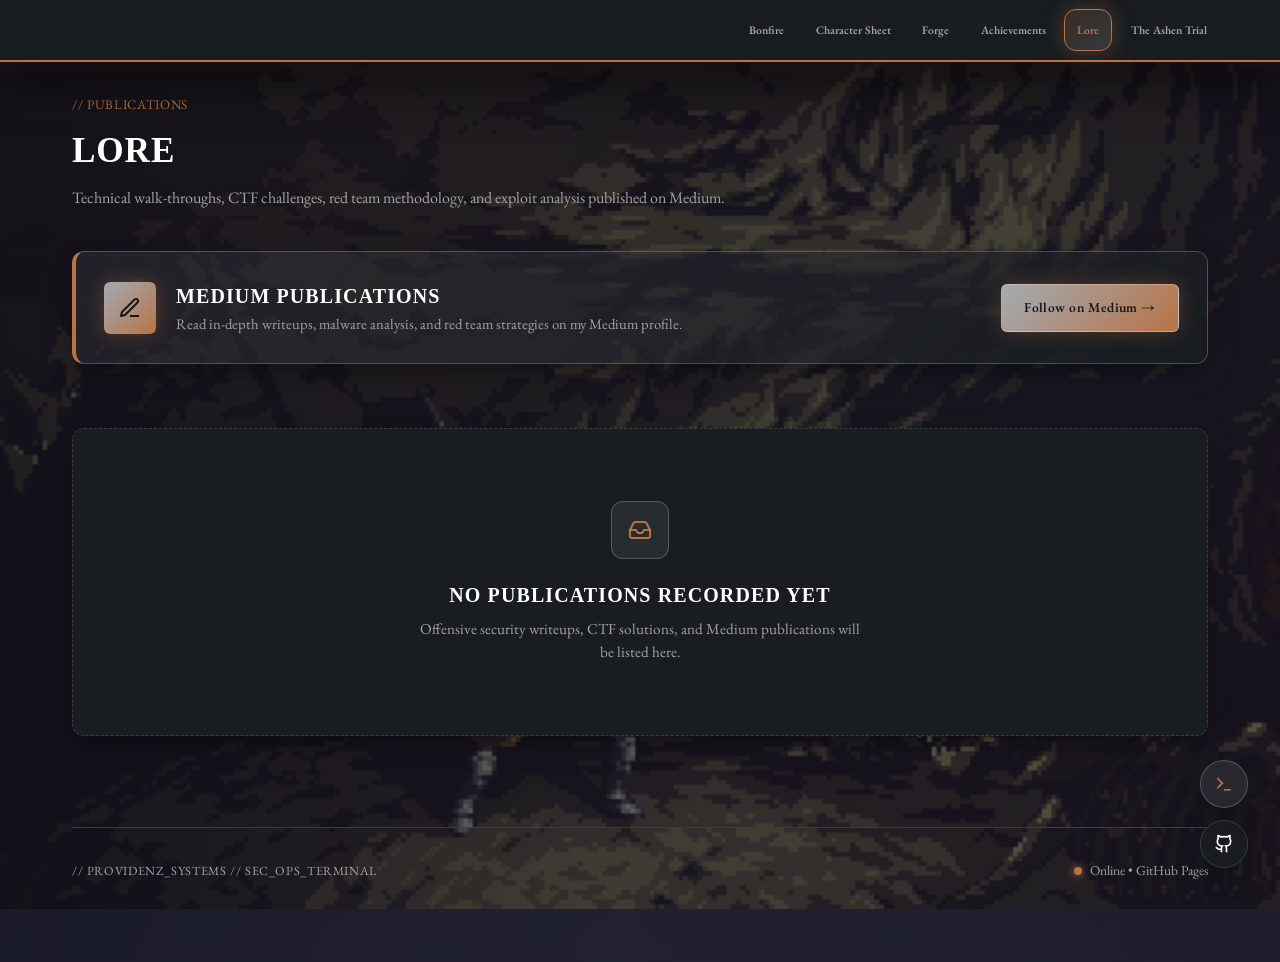
==== commit 5803ac17: "darksouls theme" ====
--- a/blogs.html
+++ b/blogs.html
@@ -3,7 +3,7 @@
 <head>
   <meta charset="UTF-8">
   <meta name="viewport" content="width=device-width, initial-scale=1.0">
-  <title>AkilesTheDark // Blogs & Writeups</title>
+  <title>AkilesTheDark // Lore</title>
   <meta name="description" content="Offensive security articles and CTF writeups by AkilesTheDark (wajdi-cpu) on Medium">
 
   <!-- Favicon -->
@@ -12,16 +12,14 @@
   <!-- Fonts: Oxanium display, IBM Plex Sans body, JetBrains Mono terminal -->
   <link rel="preconnect" href="https://fonts.googleapis.com">
   <link rel="preconnect" href="https://fonts.gstatic.com" crossorigin>
-  <link href="https://fonts.googleapis.com/css2?family=IBM+Plex+Sans:wght@400;500;600;700&family=JetBrains+Mono:wght@400;500;600&family=Oxanium:wght@400;500;600;700;800&display=swap" rel="stylesheet">
+  <link href="https://fonts.googleapis.com/css2?family=EB+Garamond:wght@400;500;600;700&display=swap" rel="stylesheet">
 
+  <link rel="preload" href="./assets/cursor-normal.png" as="image">
   <link rel="stylesheet" href="./css/style.css">
 </head>
-<body>
+<body class="page-lore">
 
   <!-- Interactive Background Canvas & Ambient Orbs -->
-  <canvas id="bg-canvas"></canvas>
-  <div class="bg-glow-orb orb-1"></div>
-  <div class="bg-glow-orb orb-2"></div>
 
   <!-- Mobile Top Bar -->
   <div class="mobile-top-bar">
@@ -34,28 +32,14 @@
   </div>
 
   <!-- Floating Glass Dock -->
-  <nav class="glass-dock" aria-label="Main Navigation">
-    <a href="index.html" class="nav-brand" aria-label="AkilesTheDark home"><span>λ</span> AkilesTheDark</a>
-    <a href="index.html" class="dock-item" title="Latest Activity">
-      <svg xmlns="http://www.w3.org/2000/svg" viewBox="0 0 24 24" fill="none" stroke="currentColor"><path d="M13 2L3 14h9l-1 8 10-12h-9l1-8z"/></svg>
-      <span class="dock-tooltip">~/latest</span>
-    </a>
-    <a href="whoami.html" class="dock-item" title="About AkilesTheDark">
-      <svg xmlns="http://www.w3.org/2000/svg" viewBox="0 0 24 24" fill="none" stroke="currentColor"><path d="M20 21v-2a4 4 0 0 0-4-4H8a4 4 0 0 0-4 4v2"/><circle cx="12" cy="7" r="4"/></svg>
-      <span class="dock-tooltip">~/whoami</span>
-    </a>
-    <a href="projects.html" class="dock-item" title="Projects & Tooling">
-      <svg xmlns="http://www.w3.org/2000/svg" viewBox="0 0 24 24" fill="none" stroke="currentColor"><polyline points="16 18 22 12 16 6"/><polyline points="8 6 2 12 8 18"/></svg>
-      <span class="dock-tooltip">~/projects</span>
-    </a>
-    <a href="certifications.html" class="dock-item" title="Certifications">
-      <svg xmlns="http://www.w3.org/2000/svg" viewBox="0 0 24 24" fill="none" stroke="currentColor"><circle cx="12" cy="8" r="6"/><path d="M15.477 12.89 17 21l-5-3-5 3 1.523-8.11"/></svg>
-      <span class="dock-tooltip">~/certifications</span>
-    </a>
-    <a href="blogs.html" class="dock-item" title="Medium Writeups">
-      <svg xmlns="http://www.w3.org/2000/svg" viewBox="0 0 24 24" fill="none" stroke="currentColor"><path d="M12 20h9"/><path d="M16.5 3.5a2.121 2.121 0 0 1 3 3L7 19l-4 1 1-4L16.5 3.5z"/></svg>
-      <span class="dock-tooltip">~/blogs</span>
-    </a>
+      <nav class="glass-dock" aria-label="Main Navigation">
+    <span class="nav-marker" aria-hidden="true"></span>
+    <a href="index.html" class="dock-item" title="Bonfire"><span class="dock-tooltip">Bonfire</span></a>
+    <a href="whoami.html" class="dock-item" title="Character Sheet"><span class="dock-tooltip">Character Sheet</span></a>
+    <a href="projects.html" class="dock-item" title="Forge"><span class="dock-tooltip">Forge</span></a>
+    <a href="certifications.html" class="dock-item" title="Achievements"><span class="dock-tooltip">Achievements</span></a>
+    <a href="blogs.html" class="dock-item" title="Lore"><span class="dock-tooltip">Lore</span></a>
+    <a href="trial.html" class="dock-item" title="The Ashen Trial"><span class="dock-tooltip">The Ashen Trial</span></a>
   </nav>
 
   <!-- Floating Quick Actions -->
@@ -102,7 +86,7 @@
       <div class="section-tag">
         <span>// PUBLICATIONS</span>
       </div>
-      <h1 class="section-title">Blogs &amp; Writeups</h1>
+      <h1 class="section-title">Lore</h1>
       <p class="section-desc">
         Technical walk-throughs, CTF challenges, red team methodology, and exploit analysis published on Medium.
       </p>
--- a/css/style.css
+++ b/css/style.css
@@ -1,43 +1,49 @@
 /* ==========================================================================
-   GENERATOR REX NAVY & GOLD DESIGN SYSTEM
-   Cybernetic Nanites, Mechanical Blueprints & Navy-Gold Palette
+   DARK SOULS III ASHEN STEEL & EMBER DESIGN SYSTEM
+   Weathered stone, cold steel, and restrained ember accents
    ========================================================================== */
 
+@font-face {
+  font-family: 'Optimus Princeps';
+  src: url('https://db.onlinewebfonts.com/t/ff3b1a80c64b52bac023db2a77d55a15.woff2') format('woff2');
+  font-display: swap;
+}
+
 :root {
-  /* Deep navy base with a quiet blue-gray surface hierarchy */
-  --bg-main: #191925;
-  --bg-panel: #171722;
-  --bg-card: #242435;
-  --bg-card-hover: #39394e;
-  --bg-dock: rgba(23, 23, 34, 0.85);
-
-  --text-main: #c6c8df;
-  --text-muted: #a8aac4;
-  --text-bright: #91b6ee;
+  /* Ashen charcoal surfaces with cool steel and worn stone highlights */
+  --bg-main: #14171b;
+  --bg-panel: #191d21;
+  --bg-card: #22262a;
+  --bg-card-hover: #383d42;
+  --bg-dock: rgba(25, 29, 33, 0.85);
+
+  --text-main: #c7c5bf;
+  --text-muted: #a2a3a2;
+  --text-bright: #a3abb3;
   --text-white: #ffffff;
 
-  --border-color: #39394e;
-  --border-accent: rgba(230, 189, 104, 0.25);
-  --border-rex-gold: rgba(145, 182, 238, 0.35);
-
-  /* Warm gold leads; blue supports informational details */
-  --accent-gold: #e6bd68;
-  --accent-gold-bright: #f2d58c;
-  --accent-gold-deep: #aa8234;
-  --accent-blue: #91b6ee;
-  --accent-alert: #df727b;
-  --accent-metallic-gold: #e6bd68;
-  --accent-metallic-gold-soft: rgba(230, 189, 104, 0.22);
+  --border-color: #383d42;
+  --border-accent: rgba(184, 115, 69, 0.25);
+  --border-rex-gold: rgba(163, 171, 179, 0.35);
+
+  /* Ember copper leads; steel supports informational details */
+  --accent-gold: #b87345;
+  --accent-gold-bright: #d79a63;
+  --accent-gold-deep: #744830;
+  --accent-blue: #a3abb3;
+  --accent-alert: #b85d50;
+  --accent-metallic-gold: #b87345;
+  --accent-metallic-gold-soft: rgba(184, 115, 69, 0.22);
 
   /* Nanite Gradients */
-  --grad-nanite-primary: linear-gradient(135deg, #e6bd68 0%, #f2d58c 50%, #91b6ee 100%);
-  --grad-overdrive: linear-gradient(135deg, #91b6ee 0%, #e6bd68 100%);
-  --grad-circuit: linear-gradient(90deg, #91b6ee, #e6bd68);
+  --grad-nanite-primary: linear-gradient(135deg, #b87345 0%, #d79a63 50%, #a3abb3 100%);
+  --grad-overdrive: linear-gradient(135deg, #a3abb3 0%, #b87345 100%);
+  --grad-circuit: linear-gradient(90deg, #a3abb3, #b87345);
 
   /* Shadows & Nanite Glows */
-  --shadow-dock: 0 20px 50px rgba(0, 0, 0, 0.6), 0 0 20px rgba(242, 213, 140, 0.15);
+  --shadow-dock: 0 20px 50px rgba(0, 0, 0, 0.6), 0 0 20px rgba(215, 154, 99, 0.15);
   --shadow-card: 0 10px 30px -10px rgba(0, 0, 0, 0.6);
-  --glow-gold: 0 0 20px rgba(230, 189, 104, 0.35);
+  --glow-gold: 0 0 20px rgba(184, 115, 69, 0.35);
 
   /* Radii & Mechanical Chamfers */
   --radius-sm: 6px;
@@ -46,9 +52,9 @@
   --radius-full: 9999px;
 
   /* Typography */
-  --font-sans: 'IBM Plex Sans', -apple-system, BlinkMacSystemFont, 'Segoe UI', Roboto, sans-serif;
-  --font-display: 'Oxanium', 'IBM Plex Sans', sans-serif;
-  --font-mono: 'JetBrains Mono', 'Fira Code', monospace;
+  --font-sans: 'EB Garamond', 'Palatino Linotype', Georgia, serif;
+  --font-display: 'Optimus Princeps', 'Palatino Linotype', Georgia, serif;
+  --font-mono: 'EB Garamond', 'Palatino Linotype', Georgia, serif;
   --transition: all 0.25s cubic-bezier(0.16, 1, 0.3, 1);
 }
 
@@ -72,7 +78,6 @@
     radial-gradient(ellipse at 88% 38%, rgba(104, 137, 196, 0.10), transparent 42rem),
     radial-gradient(ellipse at 48% 100%, rgba(81, 78, 122, 0.13), transparent 48rem),
     linear-gradient(155deg, #191925 0%, #171824 48%, #1c1c2b 100%);
-  background-attachment: fixed;
   color: var(--text-main);
   font-family: var(--font-sans);
   line-height: 1.6;
@@ -84,7 +89,8 @@
 
 h1, h2, h3, h4 {
   font-family: var(--font-display);
-  letter-spacing: 0.015em;
+  letter-spacing: 0.055em;
+  text-transform: uppercase;
   text-wrap: balance;
 }
 
@@ -97,8 +103,8 @@
   place-items: center;
   padding: clamp(1.5rem, 6vw, 4rem);
   background:
-    radial-gradient(ellipse at 50% 45%, rgba(230, 189, 104, 0.075), transparent 42rem),
-    linear-gradient(155deg, #191925 0%, #171824 55%, #1c1c2b 100%);
+    radial-gradient(ellipse at 50% 45%, rgba(184, 115, 69, 0.075), transparent 42rem),
+    linear-gradient(155deg, #14171b 0%, #171824 55%, #1c1c2b 100%);
   opacity: 1;
   visibility: visible;
   transform: translateY(0);
@@ -115,7 +121,7 @@
 .boot-console {
   width: min(100%, 720px);
   padding: 0.8rem 0 0.8rem 1.25rem;
-  border-left: 2px solid rgba(230, 189, 104, 0.55);
+  border-left: 2px solid rgba(184, 115, 69, 0.55);
   font-family: var(--font-mono);
 }
 
@@ -140,7 +146,7 @@
   height: 7px;
   border-radius: 50%;
   background: var(--accent-gold);
-  box-shadow: 0 0 10px rgba(145, 182, 238, 0.65);
+  box-shadow: 0 0 10px rgba(163, 171, 179, 0.65);
 }
 
 .boot-line {
@@ -163,7 +169,7 @@
 .boot-console-footer {
   margin-top: 0.8rem;
   padding-top: 0.65rem;
-  border-top: 1px solid rgba(230, 189, 104, 0.12);
+  border-top: 1px solid rgba(184, 115, 69, 0.12);
   color: var(--accent-gold);
   opacity: 0;
   animation: bootLineReveal 0.38s ease 2.55s forwards;
@@ -178,42 +184,29 @@
   to { opacity: 1; }
 }
 
-/* Nanite Swarm Canvas */
-#bg-canvas {
+/* Soft animated artwork gives every page a matching Dark Souls location. */
+body::before {
+  content: "";
   position: fixed;
-  top: 0;
-  left: 0;
-  width: 100%;
-  height: 100%;
+  inset: 0;
+  z-index: 0;
   pointer-events: none;
-  z-index: 0;
-  opacity: 0.3;
-}
-
-/* Ambient Mechanical Power Conduits */
-.bg-glow-orb {
-  position: fixed;
-  border-radius: 50%;
-  filter: blur(140px);
-  pointer-events: none;
-  z-index: 0;
-  opacity: 0.18;
-}
-.orb-1 {
-  top: 10%;
-  left: 20%;
-  width: 450px;
-  height: 450px;
-  background: radial-gradient(circle, #e6bd68, transparent);
-}
-.orb-2 {
-  bottom: 10%;
-  right: 15%;
-  width: 500px;
-  height: 500px;
-  background: radial-gradient(circle, #91b6ee, transparent);
-}
-
+  background-image:
+    linear-gradient(90deg, rgba(25, 25, 37, 0.50) 0%, rgba(25, 25, 37, 0.28) 48%, rgba(25, 25, 37, 0.12) 100%),
+    var(--page-art);
+  background-position: center;
+  background-size: cover;
+  opacity: 0.75;
+  transform: scale(1.02);
+  filter: saturate(0.68) contrast(1.12) brightness(0.84);
+}
+
+.page-bonfire { --page-art: url("../assets/bonfire.gif"); }
+.page-character-sheet { --page-art: url("../assets/Character_Sheet.gif"); }
+.page-forge { --page-art: url("../assets/Forge.gif"); }
+.page-achievements { --page-art: url("../assets/atchivements.gif"); }
+.page-lore { --page-art: url("../assets/lore.gif"); }
+.page-trial { --page-art: url("../assets/trial.gif"); }
 /* Floating Glass Dock (Mechanical Chamfer & Red-Gold Glass Blur) */
 .glass-dock {
   position: fixed;
@@ -260,13 +253,13 @@
 
 .dock-item:hover {
   color: var(--text-white);
-  background: rgba(242, 213, 140, 0.12);
+  background: rgba(215, 154, 99, 0.12);
   border-color: var(--border-accent);
   transform: scale(1.08);
 }
 
 .dock-item.active {
-  background: linear-gradient(135deg, rgba(230, 189, 104, 0.2), rgba(145, 182, 238, 0.2));
+  background: linear-gradient(135deg, rgba(184, 115, 69, 0.2), rgba(163, 171, 179, 0.2));
   color: var(--accent-gold);
   border-color: var(--accent-gold);
   box-shadow: var(--glow-gold);
@@ -346,7 +339,7 @@
 }
 
 .action-fab.terminal-fab {
-  background: rgba(145, 182, 238, 0.12);
+  background: rgba(163, 171, 179, 0.12);
   border-color: var(--border-rex-gold);
   color: var(--accent-gold);
 }
@@ -467,7 +460,7 @@
   display: inline-flex;
   align-items: center;
   gap: 0.65rem;
-  background: rgba(145, 182, 238, 0.08);
+  background: rgba(163, 171, 179, 0.08);
   border: 1px solid var(--border-rex-gold);
   color: var(--accent-gold);
   font-family: var(--font-mono);
@@ -483,9 +476,9 @@
 }
 
 .hero-status-pill:hover {
-  background: rgba(145, 182, 238, 0.18);
+  background: rgba(163, 171, 179, 0.18);
   border-color: var(--accent-gold);
-  box-shadow: 0 0 15px rgba(145, 182, 238, 0.45);
+  box-shadow: 0 0 15px rgba(163, 171, 179, 0.45);
   transform: translateY(-1px);
 }
 
@@ -499,9 +492,9 @@
 }
 
 @keyframes nanitePulse {
-  0% { transform: scale(0.95); box-shadow: 0 0 0 0 rgba(145, 182, 238, 0.8); }
-  70% { transform: scale(1); box-shadow: 0 0 0 9px rgba(145, 182, 238, 0); }
-  100% { transform: scale(0.95); box-shadow: 0 0 0 0 rgba(145, 182, 238, 0); }
+  0% { transform: scale(0.95); box-shadow: 0 0 0 0 rgba(163, 171, 179, 0.8); }
+  70% { transform: scale(1); box-shadow: 0 0 0 9px rgba(163, 171, 179, 0); }
+  100% { transform: scale(0.95); box-shadow: 0 0 0 0 rgba(163, 171, 179, 0); }
 }
 
 .hero-name {
@@ -572,15 +565,15 @@
 }
 
 .btn-cyber.primary {
-  background: linear-gradient(135deg, #91b6ee, #e6bd68);
-  color: #191925;
+  background: linear-gradient(135deg, #a3abb3, #b87345);
+  color: #14171b;
   border: 1px solid rgba(255, 255, 255, 0.3);
   box-shadow: var(--glow-gold);
 }
 
 .btn-cyber.primary:hover {
   transform: translateY(-2px);
-  box-shadow: 0 6px 25px rgba(145, 182, 238, 0.6);
+  box-shadow: 0 6px 25px rgba(163, 171, 179, 0.6);
 }
 
 .btn-cyber.secondary {
@@ -619,7 +612,7 @@
   height: 100%;
   animation: rotateMechanicalGear 120s linear infinite;
   pointer-events: none;
-  filter: drop-shadow(0 0 8px rgba(145, 182, 238, 0.3));
+  filter: drop-shadow(0 0 8px rgba(163, 171, 179, 0.3));
   transition: filter 0.3s ease;
 }
 
@@ -631,7 +624,7 @@
   height: calc(100% - 40px);
   animation: rotateMechanicalGearRev 100s linear infinite;
   pointer-events: none;
-  filter: drop-shadow(0 0 6px rgba(230, 189, 104, 0.25));
+  filter: drop-shadow(0 0 6px rgba(184, 115, 69, 0.25));
   transition: filter 0.3s ease;
 }
 
@@ -647,12 +640,12 @@
 
 .avatar-gear-wrapper:hover .avatar-gear-svg,
 body.nanite-overdrive .avatar-gear-svg {
-  filter: drop-shadow(0 0 14px rgba(145, 182, 238, 0.55));
+  filter: drop-shadow(0 0 14px rgba(163, 171, 179, 0.55));
 }
 
 .avatar-gear-wrapper:hover .avatar-gear-inner-svg,
 body.nanite-overdrive .avatar-gear-inner-svg {
-  filter: drop-shadow(0 0 12px rgba(230, 189, 104, 0.5));
+  filter: drop-shadow(0 0 12px rgba(184, 115, 69, 0.5));
 }
 
 .avatar-image-inner {
@@ -670,7 +663,7 @@
 body.nanite-overdrive .avatar-portrait-wrapper .avatar-image-inner {
   border-color: var(--accent-gold);
   transform: scale(1.03);
-  box-shadow: 0 0 25px rgba(145, 182, 238, 0.5);
+  box-shadow: 0 0 25px rgba(163, 171, 179, 0.5);
 }
 
 /* Corner Nanite Mounting Clamps */
@@ -685,7 +678,7 @@
   display: flex;
   align-items: center;
   justify-content: center;
-  box-shadow: 0 0 8px rgba(145, 182, 238, 0.6);
+  box-shadow: 0 0 8px rgba(163, 171, 179, 0.6);
 }
 .avatar-clamp::after {
   content: '';
@@ -695,8 +688,8 @@
   border-radius: 50%;
 }
 .avatar-clamp.top-left { top: 22px; left: 22px; }
-.avatar-clamp.top-right { top: 22px; right: 22px; border-color: var(--accent-gold); box-shadow: 0 0 8px rgba(230, 189, 104, 0.6); }
-.avatar-clamp.bottom-left { bottom: 22px; left: 22px; border-color: var(--accent-gold); box-shadow: 0 0 8px rgba(230, 189, 104, 0.6); }
+.avatar-clamp.top-right { top: 22px; right: 22px; border-color: var(--accent-gold); box-shadow: 0 0 8px rgba(184, 115, 69, 0.6); }
+.avatar-clamp.bottom-left { bottom: 22px; left: 22px; border-color: var(--accent-gold); box-shadow: 0 0 8px rgba(184, 115, 69, 0.6); }
 .avatar-clamp.bottom-right { bottom: 22px; right: 22px; }
 
 /* Mechanical Tech Marquee */
@@ -708,7 +701,7 @@
   padding: 1rem 0;
   border-top: 1px solid var(--border-color);
   border-bottom: 1px solid var(--border-color);
-  background: rgba(23, 23, 34, 0.6);
+  background: rgba(25, 29, 33, 0.6);
   backdrop-filter: blur(12px);
   border-radius: var(--radius-md);
 }
@@ -759,7 +752,7 @@
 
 .tech-tag-item:hover {
   border-color: var(--accent-gold);
-  background: rgba(145, 182, 238, 0.1);
+  background: rgba(163, 171, 179, 0.1);
   color: #fff;
 }
 
@@ -824,11 +817,11 @@
 }
 
 .filter-btn.active {
-  background: rgba(145, 182, 238, 0.15);
+  background: rgba(163, 171, 179, 0.15);
   border-color: var(--accent-gold);
   color: var(--accent-gold);
   font-weight: 600;
-  box-shadow: 0 0 15px rgba(145, 182, 238, 0.2);
+  box-shadow: 0 0 15px rgba(163, 171, 179, 0.2);
 }
 
 /* Mechanical Empty State */
@@ -850,7 +843,7 @@
   width: 58px;
   height: 58px;
   border-radius: var(--radius-md);
-  background: rgba(145, 182, 238, 0.1);
+  background: rgba(163, 171, 179, 0.1);
   color: var(--accent-gold);
   display: flex;
   align-items: center;
@@ -968,19 +961,19 @@
 }
 
 .badge-blog {
-  background: rgba(170, 130, 52, 0.15);
+  background: rgba(116, 72, 48, 0.15);
   color: var(--accent-gold-deep);
-  border: 1px solid rgba(170, 130, 52, 0.35);
+  border: 1px solid rgba(116, 72, 48, 0.35);
 }
 
 .badge-cert {
-  background: rgba(145, 182, 238, 0.15);
+  background: rgba(163, 171, 179, 0.15);
   color: var(--accent-blue);
-  border: 1px solid rgba(145, 182, 238, 0.35);
+  border: 1px solid rgba(163, 171, 179, 0.35);
 }
 
 .badge-project {
-  background: rgba(145, 182, 238, 0.15);
+  background: rgba(163, 171, 179, 0.15);
   color: var(--accent-gold);
   border: 1px solid var(--border-rex-gold);
 }
@@ -1036,10 +1029,20 @@
 }
 
 .project-body {
-  padding: 1.4rem;
-  flex: 1;
-  display: flex;
-  flex-direction: column;
+  background-color: var(--bg-main);
+  /* Soft ambient lighting replaces the hard square grid. */
+  background-image:
+    radial-gradient(ellipse at 14% 8%, rgba(184, 115, 69, 0.045), transparent 36rem),
+    radial-gradient(ellipse at 88% 38%, rgba(163, 171, 179, 0.045), transparent 42rem),
+    radial-gradient(ellipse at 48% 100%, rgba(81, 78, 78, 0.08), transparent 48rem),
+    linear-gradient(155deg, #15191d 0%, #191d21 48%, #201c1a 100%);
+  color: var(--text-main);
+  font-family: var(--font-sans);
+  line-height: 1.6;
+  min-height: 100vh;
+  position: relative;
+  overflow-x: hidden;
+  -webkit-font-smoothing: antialiased;
 }
 
 .project-name {
@@ -1071,7 +1074,7 @@
   color: var(--accent-gold);
   padding: 0.2rem 0.6rem;
   border-radius: var(--radius-sm);
-  border: 1px solid rgba(230, 189, 104, 0.25);
+  border: 1px solid rgba(184, 115, 69, 0.25);
 }
 
 .project-footer {
@@ -1112,13 +1115,13 @@
 }
 
 .pill-earned {
-  background: rgba(145, 182, 238, 0.15);
+  background: rgba(163, 171, 179, 0.15);
   color: var(--accent-blue);
-  border: 1px solid rgba(145, 182, 238, 0.35);
+  border: 1px solid rgba(163, 171, 179, 0.35);
 }
 
 .pill-progress {
-  background: rgba(145, 182, 238, 0.15);
+  background: rgba(163, 171, 179, 0.15);
   color: var(--accent-gold);
   border: 1px solid var(--border-rex-gold);
 }
@@ -1222,13 +1225,13 @@
   height: 100%;
   border-radius: var(--radius-full);
   background: var(--grad-circuit);
-  box-shadow: 0 0 10px rgba(145, 182, 238, 0.5);
+  box-shadow: 0 0 10px rgba(163, 171, 179, 0.5);
   transition: width 0.8s cubic-bezier(0.16, 1, 0.3, 1);
 }
 
 /* Blogs Page (blogs.html) */
 .medium-banner {
-  background: linear-gradient(135deg, rgba(145, 182, 238, 0.1), rgba(23, 23, 34, 0.95));
+  background: linear-gradient(135deg, rgba(163, 171, 179, 0.1), rgba(25, 29, 33, 0.95));
   border: 1px solid var(--border-rex-gold);
   border-left: 4px solid var(--accent-gold);
   border-radius: var(--radius-md);
@@ -1252,8 +1255,8 @@
   width: 52px;
   height: 52px;
   border-radius: var(--radius-sm);
-  background: linear-gradient(135deg, #91b6ee, #e6bd68);
-  color: #191925;
+  background: linear-gradient(135deg, #a3abb3, #b87345);
+  color: #14171b;
   display: flex;
   align-items: center;
   justify-content: center;
@@ -1441,7 +1444,7 @@
 
 .social-btn:hover {
   border-color: var(--accent-gold);
-  background: rgba(145, 182, 238, 0.1);
+  background: rgba(163, 171, 179, 0.1);
   color: #fff;
 }
 
@@ -1536,7 +1539,7 @@
 .skill-pill:hover {
   border-color: var(--accent-gold);
   color: #fff;
-  background: rgba(145, 182, 238, 0.1);
+  background: rgba(163, 171, 179, 0.1);
 }
 
 /* Mechanical Cyber Terminal Modal */
@@ -1566,10 +1569,10 @@
   width: 100%;
   max-width: 920px;
   background: #101116;
-  border: 1px solid rgba(145, 182, 238, 0.24);
+  border: 1px solid rgba(163, 171, 179, 0.24);
   border-top: 3px solid var(--accent-gold);
   border-radius: var(--radius-md);
-  box-shadow: 0 25px 60px rgba(0, 0, 0, 0.8), 0 0 35px rgba(242, 213, 140, 0.12);
+  box-shadow: 0 25px 60px rgba(0, 0, 0, 0.8), 0 0 35px rgba(215, 154, 99, 0.12);
   overflow: hidden;
   font-family: var(--font-mono);
   display: flex;
@@ -1626,14 +1629,14 @@
   inset: 0;
   margin: auto;
   border-radius: 50%;
-  background: #f2d58c;
-}
-.dot-red { background: #f2d58c; }
-.dot-yellow { background: #91b6ee; }
-.dot-green { background: #91b6ee; }
+  background: #d79a63;
+}
+.dot-red { background: #d79a63; }
+.dot-yellow { background: #a3abb3; }
+.dot-green { background: #a3abb3; }
 
 .terminal-title {
-  color: #d5d7df;
+  color: #d2d0ca;
   font-size: 0.82rem;
   min-width: 0;
   overflow: hidden;
@@ -1642,15 +1645,20 @@
 }
 
 .terminal-body {
-  padding: 1.5rem;
-  height: min(68vh, 640px);
-  min-height: 320px;
-  overflow-y: auto;
-  font-size: 0.88rem;
-  line-height: 1.5;
-  color: #e2e4eb;
-  background: #101116;
-  overscroll-behavior: contain;
+  background-color: var(--bg-main);
+  /* Soft ambient lighting replaces the hard square grid. */
+  background-image:
+    radial-gradient(ellipse at 14% 8%, rgba(184, 115, 69, 0.045), transparent 36rem),
+    radial-gradient(ellipse at 88% 38%, rgba(163, 171, 179, 0.045), transparent 42rem),
+    radial-gradient(ellipse at 48% 100%, rgba(81, 78, 78, 0.08), transparent 48rem),
+    linear-gradient(155deg, #15191d 0%, #191d21 48%, #201c1a 100%);
+  color: var(--text-main);
+  font-family: var(--font-sans);
+  line-height: 1.6;
+  min-height: 100vh;
+  position: relative;
+  overflow-x: hidden;
+  -webkit-font-smoothing: antialiased;
 }
 
 .terminal-output {
@@ -1678,10 +1686,10 @@
   overflow-wrap: anywhere;
 }
 
-.terminal-prompt-edge { color: #d5d7df; }
-.terminal-user-name { color: #e6bd68; }
-.terminal-host-name { color: #91b6ee; }
-.terminal-prompt-path { color: #91b6ee; }
+.terminal-prompt-edge { color: #d2d0ca; }
+.terminal-user-name { color: #b87345; }
+.terminal-host-name { color: #a3abb3; }
+.terminal-prompt-path { color: #a3abb3; }
 
 .terminal-prompt-row {
   display: flex;
@@ -1691,7 +1699,7 @@
 }
 
 .terminal-prompt-user {
-  color: #e6bd68;
+  color: #b87345;
   font-weight: 600;
   flex: 0 0 auto;
 }
@@ -1713,7 +1721,7 @@
   caret-color: var(--accent-gold);
 }
 
-.terminal-input::selection { background: rgba(145, 182, 238, 0.28); }
+.terminal-input::selection { background: rgba(163, 171, 179, 0.28); }
 .terminal-input:focus-visible { outline: none; }
 
 /* Footer */
@@ -1855,7 +1863,7 @@
   border: 0;
   border-bottom: 2px solid var(--accent-gold);
   border-radius: 0;
-  background: rgba(23, 23, 34, 0.9);
+  background: rgba(25, 29, 33, 0.9);
 }
 
 .nav-brand {
@@ -1965,8 +1973,8 @@
   padding: 1rem 1.25rem;
   color: var(--text-main);
   text-decoration: none;
-  background: rgba(36, 36, 53, 0.2);
-  border: 1px solid rgba(57, 57, 78, 0.45);
+  background: rgba(34, 38, 42, 0.2);
+  border: 1px solid rgba(56, 61, 66, 0.45);
   border-left: 2px solid var(--accent-gold);
   border-radius: var(--radius-md);
   box-shadow: var(--shadow-card);
@@ -1975,7 +1983,7 @@
 
 .overview-stat:hover {
   border-color: var(--border-accent);
-  background: rgba(57, 57, 78, 0.35);
+  background: rgba(56, 61, 66, 0.35);
   transform: translateY(-2px);
 }
 
@@ -2077,9 +2085,9 @@
   letter-spacing: 0.08em;
   padding: 0.2rem 0.65rem;
   border-radius: var(--radius-full);
-  background: rgba(242, 213, 140, 0.12);
+  background: rgba(215, 154, 99, 0.12);
   color: var(--accent-gold-bright);
-  border: 1px solid rgba(242, 213, 140, 0.25);
+  border: 1px solid rgba(215, 154, 99, 0.25);
 }
 
 .post-date {
@@ -2120,7 +2128,7 @@
   flex-wrap: wrap;
   gap: 0.85rem;
   padding-top: 0.85rem;
-  border-top: 1px solid rgba(57, 57, 78, 0.6);
+  border-top: 1px solid rgba(56, 61, 66, 0.6);
 }
 
 .post-tags {
@@ -2134,9 +2142,9 @@
   font-family: var(--font-mono);
   padding: 0.2rem 0.55rem;
   border-radius: var(--radius-sm);
-  background: rgba(170, 130, 52, 0.08);
+  background: rgba(116, 72, 48, 0.08);
   color: var(--accent-gold-deep);
-  border: 1px solid rgba(170, 130, 52, 0.2);
+  border: 1px solid rgba(116, 72, 48, 0.2);
 }
 
 .read-more {
@@ -2239,7 +2247,7 @@
 }
 
 .sidebar-card:hover {
-  border-color: rgba(230, 189, 104, 0.25);
+  border-color: rgba(184, 115, 69, 0.25);
 }
 
 .sidebar-card-header {
@@ -2251,11 +2259,24 @@
   color: var(--accent-gold);
   text-transform: uppercase;
   letter-spacing: 0.1em;
-  background: rgba(230, 189, 104, 0.03);
+  background: rgba(184, 115, 69, 0.03);
 }
 
 .sidebar-card-body {
-  padding: 1.25rem;
+  background-color: var(--bg-main);
+  /* Soft ambient lighting replaces the hard square grid. */
+  background-image:
+    radial-gradient(ellipse at 14% 8%, rgba(184, 115, 69, 0.045), transparent 36rem),
+    radial-gradient(ellipse at 88% 38%, rgba(163, 171, 179, 0.045), transparent 42rem),
+    radial-gradient(ellipse at 48% 100%, rgba(81, 78, 78, 0.08), transparent 48rem),
+    linear-gradient(155deg, #15191d 0%, #191d21 48%, #201c1a 100%);
+  color: var(--text-main);
+  font-family: var(--font-sans);
+  line-height: 1.6;
+  min-height: 100vh;
+  position: relative;
+  overflow-x: hidden;
+  -webkit-font-smoothing: antialiased;
 }
 
 /* Author Profile Card */
@@ -2371,14 +2392,14 @@
   font-size: 0.84rem;
   font-weight: 500;
   color: var(--text-main);
-  background: rgba(36, 36, 53, 0.2);
+  background: rgba(34, 38, 42, 0.2);
   border: 1px solid transparent;
   transition: var(--transition);
 }
 
 .sidebar-social-link:hover {
-  background: rgba(230, 189, 104, 0.2);
-  border-color: rgba(230, 189, 104, 0.4);
+  background: rgba(184, 115, 69, 0.2);
+  border-color: rgba(184, 115, 69, 0.4);
   color: var(--accent-gold);
 }
 
@@ -2404,7 +2425,7 @@
   justify-content: space-between;
   align-items: center;
   padding: 0.6rem 0;
-  border-bottom: 1px solid rgba(57, 57, 78, 0.6);
+  border-bottom: 1px solid rgba(56, 61, 66, 0.6);
   font-size: 0.85rem;
 }
 
@@ -2428,7 +2449,7 @@
   font-weight: 600;
   padding: 0.15rem 0.55rem;
   border-radius: var(--radius-full);
-  background: rgba(242, 213, 140, 0.12);
+  background: rgba(215, 154, 99, 0.12);
   color: var(--accent-gold-bright);
 }
 
@@ -2444,8 +2465,8 @@
   font-family: var(--font-mono);
   padding: 0.3rem 0.65rem;
   border-radius: var(--radius-full);
-  border: 1px solid rgba(170, 130, 52, 0.2);
-  background: rgba(170, 130, 52, 0.06);
+  border: 1px solid rgba(116, 72, 48, 0.2);
+  background: rgba(116, 72, 48, 0.06);
   color: var(--accent-gold-deep);
   text-decoration: none;
   transition: var(--transition);
@@ -2456,13 +2477,13 @@
   font-family: var(--font-mono);
   padding: 0.3rem 0.65rem;
   border-radius: var(--radius-full);
-  border: 1px solid rgba(170, 130, 52, 0.2);
-  background: rgba(170, 130, 52, 0.06);
+  border: 1px solid rgba(116, 72, 48, 0.2);
+  background: rgba(116, 72, 48, 0.06);
   color: var(--accent-gold-deep);
 }
 
 .tags-cloud a:hover {
-  background: rgba(170, 130, 52, 0.18);
+  background: rgba(116, 72, 48, 0.18);
   border-color: var(--accent-gold-deep);
   color: #fff;
 }
@@ -2473,15 +2494,15 @@
   align-items: center;
   gap: 0.45rem;
   padding: 0.5rem 1.25rem;
-  background: rgba(23, 23, 34, 0.95);
+  background: rgba(25, 29, 33, 0.95);
   border-bottom: 1px solid var(--border-color);
   overflow-x: auto;
   white-space: nowrap;
 }
 
 .terminal-chip {
-  background: rgba(145, 182, 238, 0.08);
-  border: 1px solid rgba(145, 182, 238, 0.25);
+  background: rgba(163, 171, 179, 0.08);
+  border: 1px solid rgba(163, 171, 179, 0.25);
   color: var(--accent-gold);
   font-family: var(--font-mono);
   font-size: 0.72rem;
@@ -2492,19 +2513,19 @@
 }
 
 .terminal-chip:hover {
-  background: rgba(145, 182, 238, 0.2);
+  background: rgba(163, 171, 179, 0.2);
   border-color: var(--accent-gold);
   color: #fff;
 }
 
 .terminal-chip.red {
-  background: rgba(230, 189, 104, 0.08);
-  border-color: rgba(230, 189, 104, 0.25);
+  background: rgba(184, 115, 69, 0.08);
+  border-color: rgba(184, 115, 69, 0.25);
   color: var(--accent-gold);
 }
 
 .terminal-chip.red:hover {
-  background: rgba(230, 189, 104, 0.2);
+  background: rgba(184, 115, 69, 0.2);
   border-color: var(--accent-gold);
   color: #fff;
 }
@@ -2564,41 +2585,20 @@
   }
 
   .terminal-body {
-    flex: 1;
-    height: auto;
-    min-height: 0;
-    padding: 1rem 0.8rem calc(1rem + env(safe-area-inset-bottom));
-    font-size: 0.78rem;
-  }
-
-  .terminal-prompt-stack { font-size: 0.78rem; }
-  .terminal-input { font-size: 16px; }
-
-  .overview-stats {
-    gap: 0.55rem;
-    margin-top: -0.75rem;
-  }
-
-  .overview-stat {
-    flex-direction: column;
-    gap: 0.35rem;
-    align-items: flex-start;
-    padding: 0.8rem;
-  }
-
-  .overview-stat-label {
-    font-size: 0.68rem;
-  }
-
-  .sidebar-social-link {
-    flex-wrap: wrap;
-  }
-
-  .sidebar-social-link span {
-    width: 100%;
-    margin-left: 1.65rem;
-    text-align: left;
-  }
+  background-color: var(--bg-main);
+  /* Soft ambient lighting replaces the hard square grid. */
+  background-image:
+    radial-gradient(ellipse at 14% 8%, rgba(184, 115, 69, 0.045), transparent 36rem),
+    radial-gradient(ellipse at 88% 38%, rgba(163, 171, 179, 0.045), transparent 42rem),
+    radial-gradient(ellipse at 48% 100%, rgba(81, 78, 78, 0.08), transparent 48rem),
+    linear-gradient(155deg, #15191d 0%, #191d21 48%, #201c1a 100%);
+  color: var(--text-main);
+  font-family: var(--font-sans);
+  line-height: 1.6;
+  min-height: 100vh;
+  position: relative;
+  overflow-x: hidden;
+  -webkit-font-smoothing: antialiased;
 }
 
 /* ==========================================================================
@@ -2607,32 +2607,32 @@
 
 /* 1. Global Nanite Overdrive State */
 body.nanite-overdrive {
-  --border-accent: rgba(145, 182, 238, 0.45);
-  --shadow-dock: 0 20px 50px rgba(0, 0, 0, 0.7), 0 0 25px rgba(145, 182, 238, 0.35);
-  --glow-gold: 0 0 25px rgba(145, 182, 238, 0.5);
+  --border-accent: rgba(163, 171, 179, 0.45);
+  --shadow-dock: 0 20px 50px rgba(0, 0, 0, 0.7), 0 0 25px rgba(163, 171, 179, 0.35);
+  --glow-gold: 0 0 25px rgba(163, 171, 179, 0.5);
 }
 
 body.nanite-overdrive .glass-dock {
   border-left-color: var(--accent-gold);
-  box-shadow: 0 20px 50px rgba(0, 0, 0, 0.7), 0 0 25px rgba(145, 182, 238, 0.25);
+  box-shadow: 0 20px 50px rgba(0, 0, 0, 0.7), 0 0 25px rgba(163, 171, 179, 0.25);
 }
 
 body.nanite-overdrive .hero-status-pill {
-  background: rgba(145, 182, 238, 0.22);
+  background: rgba(163, 171, 179, 0.22);
   border-color: var(--accent-gold);
-  box-shadow: 0 0 20px rgba(145, 182, 238, 0.6);
+  box-shadow: 0 0 20px rgba(163, 171, 179, 0.6);
 }
 
 body.nanite-overdrive .pulse-dot {
-  background-color: #91b6ee;
-  box-shadow: 0 0 15px #91b6ee;
+  background-color: #a3abb3;
+  box-shadow: 0 0 15px #a3abb3;
   animation: nanitePulseFast 3s infinite;
 }
 
 @keyframes nanitePulseFast {
-  0% { transform: scale(0.95); box-shadow: 0 0 0 0 rgba(145, 182, 238, 0.9); }
-  70% { transform: scale(1.1); box-shadow: 0 0 0 12px rgba(145, 182, 238, 0); }
-  100% { transform: scale(0.95); box-shadow: 0 0 0 0 rgba(145, 182, 238, 0); }
+  0% { transform: scale(0.95); box-shadow: 0 0 0 0 rgba(163, 171, 179, 0.9); }
+  70% { transform: scale(1.1); box-shadow: 0 0 0 12px rgba(163, 171, 179, 0); }
+  100% { transform: scale(0.95); box-shadow: 0 0 0 0 rgba(163, 171, 179, 0); }
 }
 
 @media (prefers-reduced-motion: reduce) {
@@ -2733,8 +2733,8 @@
   max-width: none;
   height: min(91vh, 1040px);
   min-height: 540px;
-  border-color: #39394e;
-  border-top-color: #e6bd68;
+  border-color: #383d42;
+  border-top-color: #b87345;
   border-radius: 5px;
   box-shadow: 0 24px 70px rgba(0, 0, 0, 0.72);
 }
@@ -2742,15 +2742,15 @@
 .terminal-header {
   min-height: 48px;
   padding: 0.2rem 0.65rem;
-  background: #171722;
+  background: #191d21;
   border-bottom-color: #343447;
 }
 
-.terminal-title { color: #c6c5df; text-align: center; }
-.terminal-header > div:last-child { color: #b8a5dd !important; }
+.terminal-title { color: #c5c2bc; text-align: center; }
+.terminal-header > div:last-child { color: #b5b9bc !important; }
 
 #terminal-close-btn:hover::before { transform: scale(1.22); }
-#terminal-close-btn:focus-visible { outline: 2px solid #f2d58c; outline-offset: 1px; }
+#terminal-close-btn:focus-visible { outline: 2px solid #d79a63; outline-offset: 1px; }
 
 .omarchy-statusbar {
   min-height: 32px;
@@ -2759,19 +2759,19 @@
   grid-template-columns: 1fr auto 1fr;
   align-items: center;
   gap: 0.8rem;
-  color: #bdbee0;
+  color: #c3c2bd;
   background: #14141d;
   border-bottom: 1px solid #303043;
   font: 600 0.67rem var(--font-mono);
   letter-spacing: 0.035em;
 }
 
-.omarchy-status-brand { color: #e3def5; }
-.omarchy-status-muted { color: #8888a4; }
+.omarchy-status-brand { color: #d1cfca; }
+.omarchy-status-muted { color: #92999f; }
 .omarchy-status-dot { display: inline-block; width: 7px; height: 7px; margin-right: 0.4rem; border-radius: 50%; background: var(--accent-metallic-gold); box-shadow: 0 0 8px var(--accent-metallic-gold-soft); }
-.omarchy-statusbar time { color: #d5c4f2; white-space: nowrap; }
-.omarchy-status-state { text-align: right; color: #a3a2bf; }
-.omarchy-status-state span { color: #d3b1ed; padding: 0 0.3rem; }
+.omarchy-statusbar time { color: #c4c5c4; white-space: nowrap; }
+.omarchy-status-state { text-align: right; color: #a6aaad; }
+.omarchy-status-state span { color: #d79a63; padding: 0 0.3rem; }
 
 .omarchy-workspace {
   display: grid;
@@ -2780,7 +2780,7 @@
   flex: 1;
   min-height: 0;
   padding: 10px;
-  background: #191925;
+  background: #14171b;
 }
 
 .omarchy-left-column,
@@ -2798,14 +2798,14 @@
   min-width: 0;
   min-height: 0;
   overflow: hidden;
-  border: 1px solid #45445e;
+  border: 1px solid #454a4e;
   border-radius: 4px;
-  background: rgba(36, 36, 53, 0.92);
-  color: #c6c8df;
+  background: rgba(34, 38, 42, 0.92);
+  color: #c7c5bf;
   box-shadow: inset 0 0 24px rgba(13, 13, 24, 0.14);
 }
 
-.omarchy-shell-pane { display: flex; flex-direction: column; border-color: #82739d; }
+.omarchy-shell-pane { display: flex; flex-direction: column; border-color: #7d634e; }
 .omarchy-pane-heading {
   min-height: 28px;
   padding: 0.35rem 0.6rem;
@@ -2813,66 +2813,29 @@
   align-items: center;
   justify-content: space-between;
   gap: 0.5rem;
-  color: #c9b1ed;
-  background: rgba(18, 18, 29, 0.42);
-  border-bottom: 1px solid rgba(155, 139, 188, 0.28);
+  color: #d79a63;
+  background: rgba(25, 29, 33, 0.42);
+  border-bottom: 1px solid rgba(163, 171, 179, 0.28);
   font: 600 0.65rem var(--font-mono);
   letter-spacing: 0.035em;
 }
 
-.omarchy-pane-heading span:last-child { color: #9293b2; font-size: 0.58rem; text-align: right; }
-.omarchy-shell-pane .terminal-body { height: auto; min-height: 0; flex: 1; padding: 0.75rem; font-size: 0.78rem; background: transparent; }
-.omarchy-shell-pane .terminal-output { overflow-wrap: anywhere; }
-.omarchy-shell-pane .terminal-prompt-stack { font-size: 0.76rem; }
-.omarchy-shell-pane .terminal-input { font-size: 0.78rem; }
-.omarchy-shell-pane .terminal-prompt-edge { color: #a7a7c7; }
-.omarchy-shell-pane .terminal-user-name { color: #d0a8ef; }
-.omarchy-shell-pane .terminal-host-name { color: #9db9ed; }
-.omarchy-shell-pane .terminal-prompt-path { color: #d5c1f2; }
-.omarchy-shell-pane .terminal-prompt-user { color: #d5a9ee; }
-.omarchy-shell-pane .terminal-command-text { color: #e6e5f1; }
-
-.omarchy-files-pane { display: flex; flex-direction: column; }
-.omarchy-file-tree { padding: 0.55rem 0.8rem; color: #aeb4d2; font-size: 0.74rem; line-height: 1.55; }
-.omarchy-file-tree > div:not(:first-child) { padding-left: 0.55rem; }
-.omarchy-file-tree span { color: #92b7ef; }
-.omarchy-file-tree .omarchy-tree-path { color: #c8b6e9; font-weight: 600; }
-.omarchy-files-footnote { margin: auto 0.7rem 0.45rem; color: #777891; font-size: 0.55rem; letter-spacing: 0.06em; }
-
-.omarchy-cpu-pane, .omarchy-memory-pane, .omarchy-disk-pane, .omarchy-process-pane, .omarchy-network-pane { padding-bottom: 0.25rem; }
-.omarchy-cpu-summary { display: flex; gap: 0.8rem; align-items: baseline; padding: 0.45rem 0.65rem 0.25rem; font-size: 0.75rem; }
-.omarchy-cpu-summary strong { color: #e0d5f1; }
-.omarchy-cpu-summary span:nth-child(2) { margin-left: auto; color: #b6a1dd; }
-.omarchy-cpu-summary span:last-child { color: #c9c5de; }
-.omarchy-meter { height: 7px; margin: 0.25rem 0.65rem 0.55rem; overflow: hidden; background: #13131f; border: 1px solid #41415a; }
-.omarchy-meter span { display: block; height: 100%; background: linear-gradient(90deg, #8fc3b0, #bba5e2); }
-.omarchy-core-grid { display: grid; grid-template-columns: repeat(2, minmax(0, 1fr)); gap: 0.12rem 0.8rem; padding: 0 0.65rem; }
-.omarchy-core-grid > span { display: grid; grid-template-columns: 1.6rem minmax(0, 1fr) 1.5rem; gap: 0.3rem; align-items: center; color: #9ea3c2; font-size: 0.61rem; }
-.omarchy-core-grid i { display: block; height: 4px; background: #414158; }
-.omarchy-core-grid b { display: block; height: 100%; background: #a68ccd; }
-.omarchy-core-grid em { color: #b9bad3; font-style: normal; text-align: right; }
-.omarchy-pane-foot { display: flex; justify-content: space-between; gap: 0.5rem; padding: 0.4rem 0.65rem 0; color: #999ab8; font-size: 0.57rem; }
-.omarchy-resource-grid { display: grid; grid-template-columns: repeat(2, minmax(0, 1fr)); gap: 10px; min-height: 0; }
-.omarchy-resource-grid .omarchy-pane-heading { margin-bottom: 0.35rem; }
-.omarchy-memory-pane > strong, .omarchy-disk-pane > strong { display: block; padding: 0.3rem 0.65rem 0; color: #e0d4f3; font-size: 0.78rem; }
-.omarchy-memory-pane small, .omarchy-disk-pane small { color: #a3a4c1; font-size: 0.63rem; font-weight: 400; }
-.omarchy-memory-pane p, .omarchy-disk-pane p { display: flex; justify-content: space-between; gap: 0.2rem; margin: 0.2rem 0.65rem; color: #9b9db8; font-size: 0.58rem; }
-.omarchy-memory-pane p b, .omarchy-disk-pane p b { color: #c9c4df; font-weight: 500; text-align: right; }
-.omarchy-process-row { display: grid; grid-template-columns: 2.2rem minmax(0, 1fr) minmax(4.5rem, 0.7fr) 2.5rem; gap: 0.45rem; padding: 0.36rem 0.65rem; border-bottom: 1px solid rgba(141, 140, 171, 0.12); font-size: 0.64rem; }
-.omarchy-process-row b { color: #a5add0; font-weight: 500; }
-.omarchy-process-row span { color: #91b6ee; overflow: hidden; text-overflow: ellipsis; white-space: nowrap; }
-.omarchy-process-row em { color: #9b9bb6; font-style: normal; overflow: hidden; text-overflow: ellipsis; }
-.omarchy-process-row strong { color: #c7b1e8; font-weight: 500; text-align: right; }
-.omarchy-process-pane .omarchy-pane-foot { justify-content: flex-end; }
-.omarchy-network-pane { display: flex; flex-direction: column; }
-.omarchy-network-bars { padding: 0.15rem 0.7rem; color: #a5b2df; font-size: 1.1rem; letter-spacing: 0.14em; overflow: hidden; white-space: nowrap; }
-.omarchy-network-labels { display: flex; justify-content: space-between; padding: 0 0.7rem; color: #aaa8c2; font-size: 0.6rem; }
-
-@media (max-width: 900px) {
-  .terminal-window { width: 96vw; height: 92vh; }
-  .omarchy-workspace { grid-template-columns: minmax(0, 1fr); gap: 7px; padding: 7px; }
-  .omarchy-left-column { grid-template-rows: minmax(0, 1fr) minmax(130px, 0.45fr); gap: 7px; }
-  .omarchy-monitor-column { display: none; }
+.omarchy-pane-heading span:last-child { color: #a3abb3; font-size: 0.58rem; text-align: right; }
+.omarchy-shell-pane .terminal-body {
+  background-color: var(--bg-main);
+  /* Soft ambient lighting replaces the hard square grid. */
+  background-image:
+    radial-gradient(ellipse at 14% 8%, rgba(184, 115, 69, 0.045), transparent 36rem),
+    radial-gradient(ellipse at 88% 38%, rgba(163, 171, 179, 0.045), transparent 42rem),
+    radial-gradient(ellipse at 48% 100%, rgba(81, 78, 78, 0.08), transparent 48rem),
+    linear-gradient(155deg, #15191d 0%, #191d21 48%, #201c1a 100%);
+  color: var(--text-main);
+  font-family: var(--font-sans);
+  line-height: 1.6;
+  min-height: 100vh;
+  position: relative;
+  overflow-x: hidden;
+  -webkit-font-smoothing: antialiased;
 }
 
 @media (max-width: 640px) {
@@ -2882,10 +2845,21 @@
   .omarchy-workspace { display: block; overflow: auto; padding: 0.5rem; }
   .omarchy-left-column { display: block; min-height: 100%; }
   .omarchy-shell-pane { height: 100%; min-height: 0; }
-  .omarchy-shell-pane .terminal-body { min-height: 0; height: auto; flex: 1; padding: 0.75rem 0.65rem calc(0.75rem + env(safe-area-inset-bottom)); }
-  .omarchy-files-pane, .omarchy-monitor-column { display: none; }
-  .omarchy-shell-pane .terminal-input { font-size: 16px; }
-  .omarchy-pane-heading span:last-child { font-size: 0.54rem; }
+  .omarchy-shell-pane .terminal-body {
+  background-color: var(--bg-main);
+  /* Soft ambient lighting replaces the hard square grid. */
+  background-image:
+    radial-gradient(ellipse at 14% 8%, rgba(184, 115, 69, 0.045), transparent 36rem),
+    radial-gradient(ellipse at 88% 38%, rgba(163, 171, 179, 0.045), transparent 42rem),
+    radial-gradient(ellipse at 48% 100%, rgba(81, 78, 78, 0.08), transparent 48rem),
+    linear-gradient(155deg, #15191d 0%, #191d21 48%, #201c1a 100%);
+  color: var(--text-main);
+  font-family: var(--font-sans);
+  line-height: 1.6;
+  min-height: 100vh;
+  position: relative;
+  overflow-x: hidden;
+  -webkit-font-smoothing: antialiased;
 }
 
 /* Keep terminal surfaces 80% transparent while preserving opaque text and borders. */
@@ -2902,24 +2876,28 @@
 }
 
 .terminal-header,
-.omarchy-statusbar { background: rgba(23, 23, 34, 0.2); }
+.omarchy-statusbar { background: rgba(25, 29, 33, 0.2); }
 .omarchy-workspace { background: rgba(25, 25, 37, 0.2); }
 .omarchy-pane {
-  background: rgba(36, 36, 53, 0.2);
+  background: rgba(34, 38, 42, 0.2);
   backdrop-filter: blur(7px) saturate(1.12);
   -webkit-backdrop-filter: blur(7px) saturate(1.12);
 }
-.omarchy-shell-pane .terminal-body { background: transparent; }
-.omarchy-meter span, .omarchy-core-grid b { transition: width 0.9s ease; }
-
-/* Gold is reserved for small status and interaction highlights. */
-::selection { color: var(--bg-main); background: var(--accent-metallic-gold); }
-.terminal-prompt-edge { color: var(--accent-metallic-gold); }
-.terminal-input { caret-color: var(--accent-metallic-gold); }
-.nav-brand span { text-shadow: 0 0 12px var(--accent-metallic-gold-soft); }
-.omarchy-status-dot { animation: goldStatusPulse 3.2s ease-in-out infinite; }
-@keyframes goldStatusPulse {
-  50% { box-shadow: 0 0 11px rgba(230, 189, 104, 0.42); }
+.omarchy-shell-pane .terminal-body {
+  background-color: var(--bg-main);
+  /* Soft ambient lighting replaces the hard square grid. */
+  background-image:
+    radial-gradient(ellipse at 14% 8%, rgba(184, 115, 69, 0.045), transparent 36rem),
+    radial-gradient(ellipse at 88% 38%, rgba(163, 171, 179, 0.045), transparent 42rem),
+    radial-gradient(ellipse at 48% 100%, rgba(81, 78, 78, 0.08), transparent 48rem),
+    linear-gradient(155deg, #15191d 0%, #191d21 48%, #201c1a 100%);
+  color: var(--text-main);
+  font-family: var(--font-sans);
+  line-height: 1.6;
+  min-height: 100vh;
+  position: relative;
+  overflow-x: hidden;
+  -webkit-font-smoothing: antialiased;
 }
 
 /* Terminal-style inverse highlight for text links, inspired by the reference site. */
@@ -2953,3 +2931,495 @@
     transition: none;
   }
 }
+
+/* Motion is disabled site-wide, including third-party or later component rules. */
+*, *::before, *::after {
+  animation: none !important;
+  transition: none !important;
+  scroll-behavior: auto !important;
+}
+
+*:hover,
+*:focus-visible {
+  transform: none !important;
+}
+
+input,
+textarea,
+[contenteditable="true"] {
+  caret-color: transparent;
+}
+
+/* Dark Souls-inspired command challenge page. */
+.trial-page-container {
+  width: min(100%, 1240px);
+  padding-top: clamp(3rem, 7vw, 6rem);
+}
+
+.trial-heading {
+  max-width: 760px;
+  margin-bottom: 2rem;
+}
+
+.trial-heading .section-tag {
+  margin-bottom: 0.7rem;
+}
+
+.trial-heading .section-title {
+  font-size: clamp(2.2rem, 5vw, 3.8rem);
+}
+
+.trial-heading .section-desc {
+  margin-top: 0.8rem;
+  font-size: 1.08rem;
+}
+
+.trial-layout {
+  display: grid;
+  grid-template-columns: minmax(0, 1.55fr) minmax(260px, 0.8fr);
+  gap: 1.25rem;
+  align-items: stretch;
+}
+
+.trial-console,
+.trial-guide {
+  min-width: 0;
+  border: 1px solid var(--border-color);
+  background: rgba(16, 16, 20, 0.94);
+  box-shadow: var(--shadow-card);
+}
+
+.trial-console {
+  display: flex;
+  flex-direction: column;
+  min-height: 510px;
+}
+
+.trial-console-header,
+.trial-console-footer {
+  display: flex;
+  align-items: center;
+  justify-content: space-between;
+  gap: 1rem;
+  padding: 0.85rem 1rem;
+  background: rgba(28, 28, 36, 0.92);
+  border-bottom: 1px solid var(--border-color);
+  color: var(--text-muted);
+  font: 600 0.72rem/1.4 var(--font-mono);
+  letter-spacing: 0.06em;
+}
+
+.trial-console-header > div:first-child {
+  display: flex;
+  align-items: center;
+  gap: 0.6rem;
+  color: var(--text-main);
+}
+
+.trial-console-header .pulse-dot,
+.trial-console-footer .pulse-dot {
+  animation: none;
+}
+
+.trial-output {
+  flex: 1;
+  min-height: 330px;
+  max-height: 58vh;
+  overflow: auto;
+  padding: 1.3rem 1.25rem;
+  color: #d2d0ca;
+  font: 0.9rem/1.65 var(--font-mono);
+  white-space: pre-wrap;
+  overflow-wrap: anywhere;
+}
+
+.trial-output p { margin-bottom: 0.45rem; }
+.trial-output-muted { color: var(--text-muted); }
+.trial-output-accent { color: var(--accent-gold-bright); }
+.trial-output-command { color: #d79a63; }
+.trial-output-success { color: #a9d2a4; }
+.trial-output-error { color: #df8b81; }
+.trial-output code,
+.trial-guide code { color: var(--accent-gold-bright); }
+
+.trial-command-row {
+  display: flex;
+  align-items: center;
+  gap: 0.65rem;
+  padding: 0.9rem 1rem;
+  border-top: 1px solid var(--border-color);
+  background: #141419;
+}
+
+.trial-prompt {
+  flex: 0 0 auto;
+  color: var(--accent-gold-bright);
+  font: 600 0.78rem/1.4 var(--font-mono);
+}
+
+#trial-input {
+  width: 100%;
+  min-width: 0;
+  border: 0;
+  outline: 0;
+  padding: 0.35rem 0;
+  background: transparent;
+  color: var(--text-white);
+  font: 0.9rem/1.4 var(--font-mono);
+  caret-color: var(--accent-gold-bright);
+}
+
+#trial-input::placeholder { color: #8d9092; }
+
+.trial-submit {
+  flex: 0 0 auto;
+  width: 2.1rem;
+  height: 2.1rem;
+  border: 1px solid var(--border-color);
+  background: var(--bg-card);
+  color: var(--accent-gold-bright);
+  font-size: 1rem;
+  cursor: pointer;
+}
+
+.trial-console-footer {
+  border-top: 1px solid var(--border-color);
+  border-bottom: 0;
+  font-size: 0.65rem;
+}
+
+.trial-guide {
+  padding: 1.35rem;
+  background: rgba(26, 25, 27, 0.92);
+}
+
+.trial-guide-heading h2 {
+  margin: 0.35rem 0 1rem;
+  color: var(--text-bright);
+  font-size: 1.45rem;
+}
+
+.trial-guide > p {
+  margin-bottom: 1.25rem;
+  color: var(--text-muted);
+  font-size: 0.94rem;
+}
+
+.trial-rule {
+  display: grid;
+  grid-template-columns: 1.8rem 1fr;
+  gap: 0.6rem;
+  align-items: start;
+  padding: 0.8rem 0;
+  border-top: 1px solid var(--border-color);
+  color: var(--text-main);
+  font-size: 0.9rem;
+}
+
+.trial-rule-number { color: var(--accent-gold); }
+.trial-guide-actions { display: flex; flex-wrap: wrap; gap: 0.55rem; margin-top: 1.25rem; }
+.trial-guide-actions .btn-cyber { padding: 0.55rem 0.75rem; font-size: 0.72rem; }
+
+.trial-completion {
+  margin-top: 1.25rem;
+  padding: 0.8rem;
+  border: 1px solid rgba(169, 210, 164, 0.4);
+  color: #c4e5bb;
+  background: rgba(61, 89, 52, 0.18);
+}
+
+@media (max-width: 880px) {
+  .trial-layout { grid-template-columns: 1fr; }
+  .trial-guide { order: -1; }
+  .trial-console { min-height: 460px; }
+}
+
+@media (max-width: 640px) {
+  .trial-page-container { padding: 5.25rem 1rem 7rem; }
+  .trial-console-header,
+  .trial-console-footer { flex-wrap: wrap; }
+  .trial-output { min-height: 280px; max-height: 48vh; padding: 1rem; font-size: 0.82rem; }
+  .trial-command-row { align-items: flex-start; gap: 0.45rem; padding-inline: 0.7rem; }
+  .trial-prompt { max-width: 7.5rem; overflow-wrap: anywhere; }
+  #trial-input { font-size: 16px; }
+}
+
+/* Editorial layout: let copy sit over the existing scene instead of inside panels. */
+.timeline-card,
+.project-card,
+.cert-card,
+.blog-card,
+.post-card,
+.sidebar-card,
+.bio-card,
+.medium-banner,
+.overview-stat,
+.empty-state,
+.social-btn,
+.stat-cell,
+.tags-cloud span,
+.trial-console,
+.trial-guide {
+  background: transparent !important;
+  border-color: transparent !important;
+  border-radius: 0 !important;
+  box-shadow: none !important;
+}
+
+.timeline-card,
+.project-card,
+.cert-card,
+.blog-card,
+.post-card,
+.sidebar-card,
+.bio-card,
+.medium-banner {
+  border-bottom: 1px solid rgba(199, 197, 191, 0.2) !important;
+}
+
+.overview-stat {
+  border-left: 0 !important;
+  border-bottom: 1px solid rgba(199, 197, 191, 0.2) !important;
+  padding-inline: 0;
+}
+
+.social-btn,
+.tags-cloud span,
+.stat-cell {
+  padding-inline: 0;
+}
+
+.trial-console-header,
+.trial-console-footer,
+.trial-command-row {
+  background: transparent;
+}
+
+.trial-console-header { border-top: 1px solid var(--border-color); }
+.trial-console-footer { border-bottom: 1px solid var(--border-color); }
+.trial-output { background: transparent; }
+
+.trial-guide {
+  border-left: 1px solid rgba(199, 197, 191, 0.24) !important;
+  padding: 0 0 0 1.3rem;
+}
+
+.trial-rule { border-color: rgba(199, 197, 191, 0.2); }
+
+.timeline-card:hover,
+.project-card:hover,
+.cert-card:hover,
+.blog-card:hover,
+.post-card:hover,
+.sidebar-card:hover,
+.overview-stat:hover {
+  background: transparent !important;
+  box-shadow: none !important;
+}
+
+/* Dark Souls title-screen treatment for the top navigation menu. */
+.glass-dock {
+  background: rgba(5, 5, 6, 0.94);
+  border-bottom: 1px solid rgba(154, 82, 35, 0.58);
+  box-shadow: 0 8px 26px rgba(0, 0, 0, 0.38);
+  backdrop-filter: blur(10px);
+  -webkit-backdrop-filter: blur(10px);
+}
+
+.glass-dock .nav-brand {
+  color: #eee2d2;
+}
+
+.glass-dock .dock-item {
+  position: relative;
+  isolation: isolate;
+  overflow: hidden;
+  border: 0;
+  border-radius: 1px;
+  color: #d8cdbf;
+  letter-spacing: 0.045em;
+  transition: color 180ms ease !important;
+}
+
+.glass-dock .dock-item::before {
+  content: "";
+  position: absolute;
+  inset: 2px 0;
+  z-index: -1;
+  background: linear-gradient(90deg, #54270f, #7a3a16 48%, #54270f);
+  transform: scaleX(0);
+  transform-origin: left center;
+  transition: transform 240ms cubic-bezier(0.2, 0.75, 0.25, 1) !important;
+}
+
+.glass-dock .dock-item:hover,
+.glass-dock .dock-item:focus-visible,
+.glass-dock .dock-item.active {
+  color: #fff5e8;
+  outline-color: rgba(213, 159, 113, 0.72);
+}
+
+.glass-dock .dock-item:hover::before,
+.glass-dock .dock-item:focus-visible::before,
+.glass-dock .dock-item.active::before {
+  transform: scaleX(1) !important;
+}
+
+.glass-dock .dock-tooltip {
+  position: relative;
+  z-index: 1;
+  color: inherit;
+  font: 600 0.86rem/1.2 var(--font-sans);
+  letter-spacing: inherit;
+}
+
+.glass-dock .dock-item svg {
+  display: none;
+}
+
+/* Dark Souls III cursor assets (32×32, original cursor hotspot at 0,0). */
+html,
+body,
+body * {
+  cursor: url("../assets/cursor-normal.png") 0 0, auto !important;
+}
+
+body a[href],
+body button,
+body [role="button"],
+body input[type="button"],
+body input[type="submit"],
+body select,
+body summary {
+  cursor: url("../assets/cursor-normal.png") 0 0, pointer !important;
+}
+
+body input[type="text"],
+body input[type="search"],
+body textarea,
+body [contenteditable="true"] {
+  cursor: text !important;
+}
+
+@media (max-width: 640px) {
+  .glass-dock {
+    background: rgba(5, 5, 6, 0.97);
+  }
+
+  .glass-dock .dock-item {
+    min-width: max-content;
+    padding-inline: 0.62rem;
+    font-size: 0.78rem;
+  }
+}
+
+/* Minimal Dark Souls title-menu navigation. */
+.glass-dock {
+  position: sticky;
+  top: 0;
+  display: flex;
+  align-items: center;
+  justify-content: center;
+  gap: clamp(0.75rem, 2.2vw, 1.45rem);
+  width: 100%;
+  min-height: 68px;
+  padding: 0.5rem 1rem 0.5rem 180px;
+  overflow: visible;
+  border: 0;
+  border-radius: 0;
+  background: #080809;
+  box-shadow: none;
+  backdrop-filter: none;
+  -webkit-backdrop-filter: none;
+}
+
+.glass-dock .nav-marker {
+  position: absolute;
+  left: calc(50% - 198px);
+  top: 50%;
+  width: 8px;
+  height: 8px;
+  border-radius: 50%;
+  background: #d7d9df;
+  transform: translateY(-50%);
+}
+
+.glass-dock .dock-item {
+  position: relative;
+  display: inline-flex;
+  align-items: center;
+  justify-content: center;
+  width: auto;
+  min-width: 0;
+  height: 44px;
+  padding: 0 0 0.55rem;
+  overflow: visible;
+  border: 0;
+  border-radius: 0;
+  color: #a9aab2;
+  background: transparent;
+  letter-spacing: 0;
+  text-decoration: none;
+  transition: none !important;
+}
+
+.glass-dock .dock-item::before { display: none !important; }
+
+.glass-dock .dock-tooltip {
+  position: static;
+  padding: 0;
+  color: inherit;
+  font: 400 clamp(1rem, 1.5vw, 1.25rem)/1 Georgia, "Times New Roman", serif;
+  letter-spacing: 0;
+  background: transparent;
+  border: 0;
+  box-shadow: none;
+  opacity: 1;
+  visibility: visible;
+}
+
+.glass-dock .dock-item:hover,
+.glass-dock .dock-item:focus-visible,
+.glass-dock .dock-item.active {
+  color: #e1e0e2;
+  outline: none;
+}
+
+.glass-dock .dock-item.active::after {
+  content: "";
+  position: absolute;
+  left: 0;
+  right: 0;
+  bottom: 1px;
+  height: 1px;
+  background: #a96a2c;
+}
+
+.glass-dock .dock-item.active .dock-tooltip::after {
+  content: "";
+  position: absolute;
+  left: 50%;
+  bottom: -0.38rem;
+  width: 7px;
+  height: 7px;
+  border: 1px solid #b67a3d;
+  background: #080809;
+  transform: translateX(-50%) rotate(45deg);
+}
+
+@media (max-width: 640px) {
+  .glass-dock {
+    justify-content: flex-start;
+    gap: 1.25rem;
+    min-height: 60px;
+    padding: 0.35rem 0.65rem;
+    overflow-x: auto;
+    overflow-y: hidden;
+    scrollbar-width: none;
+  }
+
+  .glass-dock::-webkit-scrollbar { display: none; }
+  .glass-dock .nav-marker { display: none; }
+  .glass-dock .dock-item { min-width: 0; height: 42px; padding: 0 0 0.5rem; }
+  .glass-dock .dock-tooltip { font-size: clamp(0.88rem, 3.8vw, 1rem); }
+}
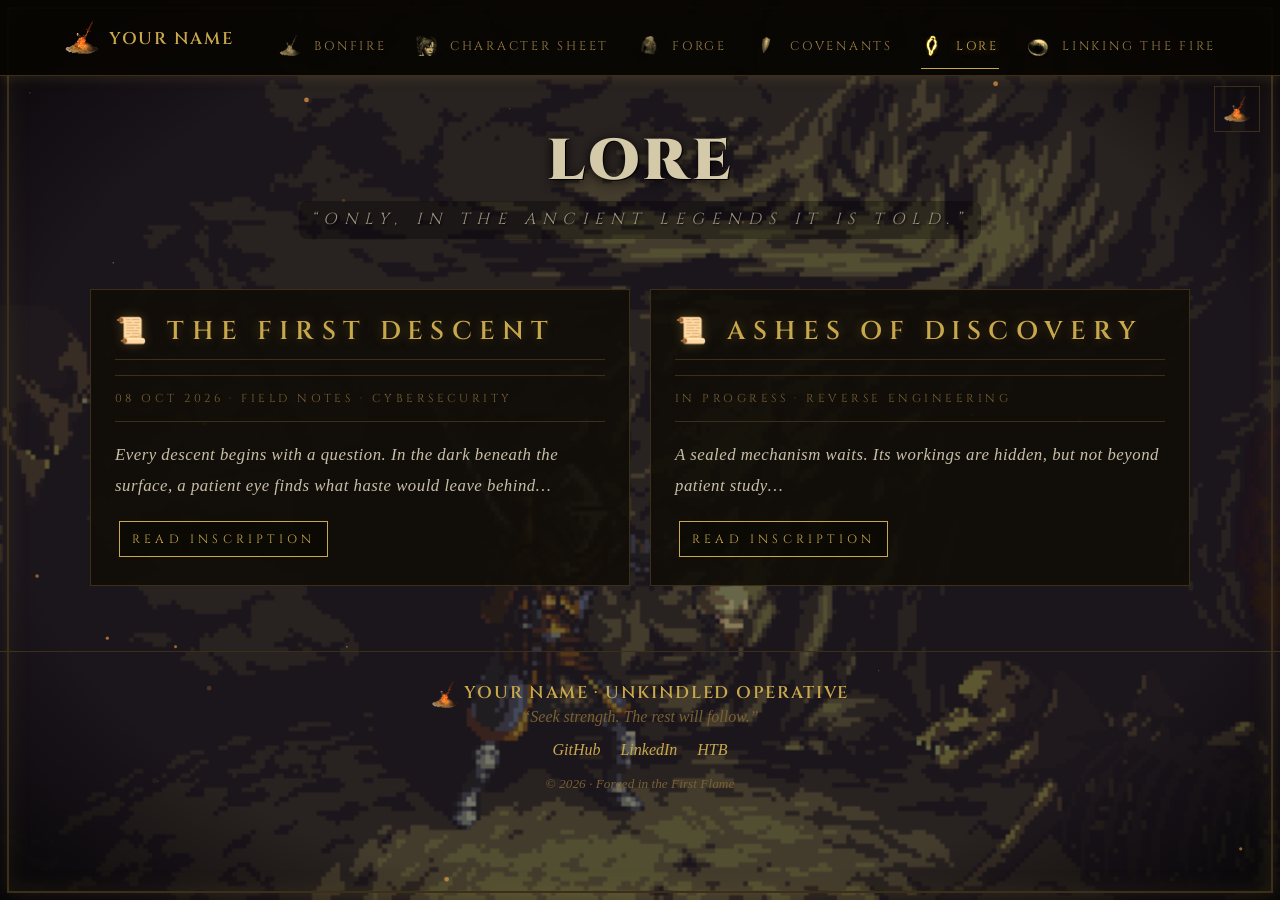
==== commit e46a52f9: "push changes to remote repository" ====
--- a/blogs.html
+++ b/blogs.html
@@ -1,135 +1,2 @@
-<!DOCTYPE html>
-<html lang="en">
-<head>
-  <meta charset="UTF-8">
-  <meta name="viewport" content="width=device-width, initial-scale=1.0">
-  <title>AkilesTheDark // Lore</title>
-  <meta name="description" content="Offensive security articles and CTF writeups by AkilesTheDark (wajdi-cpu) on Medium">
-
-  <!-- Favicon -->
-  <link rel="icon" type="image/jpeg" href="./assets/favicon.jpg">
-
-  <!-- Fonts: Oxanium display, IBM Plex Sans body, JetBrains Mono terminal -->
-  <link rel="preconnect" href="https://fonts.googleapis.com">
-  <link rel="preconnect" href="https://fonts.gstatic.com" crossorigin>
-  <link href="https://fonts.googleapis.com/css2?family=EB+Garamond:wght@400;500;600;700&display=swap" rel="stylesheet">
-
-  <link rel="preload" href="./assets/cursor-normal.png" as="image">
-  <link rel="stylesheet" href="./css/style.css">
-</head>
-<body class="page-lore">
-
-  <!-- Interactive Background Canvas & Ambient Orbs -->
-
-  <!-- Mobile Top Bar -->
-  <div class="mobile-top-bar">
-    <a href="index.html" class="mobile-brand">
-      <span>λ</span> AkilesTheDark
-    </a>
-    <button class="terminal-trigger" style="background:none; border:none; color:var(--accent-gold); font-family:var(--font-mono); font-size:1.1rem; cursor:pointer;" title="Terminal">
-      &gt;_
-    </button>
-  </div>
-
-  <!-- Floating Glass Dock -->
-      <nav class="glass-dock" aria-label="Main Navigation">
-    <span class="nav-marker" aria-hidden="true"></span>
-    <a href="index.html" class="dock-item" title="Bonfire"><span class="dock-tooltip">Bonfire</span></a>
-    <a href="whoami.html" class="dock-item" title="Character Sheet"><span class="dock-tooltip">Character Sheet</span></a>
-    <a href="projects.html" class="dock-item" title="Forge"><span class="dock-tooltip">Forge</span></a>
-    <a href="certifications.html" class="dock-item" title="Achievements"><span class="dock-tooltip">Achievements</span></a>
-    <a href="blogs.html" class="dock-item" title="Lore"><span class="dock-tooltip">Lore</span></a>
-    <a href="trial.html" class="dock-item" title="The Ashen Trial"><span class="dock-tooltip">The Ashen Trial</span></a>
-  </nav>
-
-  <!-- Floating Quick Actions -->
-  <div class="floating-actions">
-    <button class="action-fab terminal-fab terminal-trigger" title="Open Interactive Terminal">
-      <svg xmlns="http://www.w3.org/2000/svg" width="20" height="20" viewBox="0 0 24 24" fill="none" stroke="currentColor" stroke-width="2"><polyline points="4 17 10 11 4 5"/><line x1="12" y1="19" x2="20" y2="19"/></svg>
-      <span class="action-tooltip">Cyber Terminal</span>
-    </button>
-    <a href="https://github.com/wajdi-cpu" target="_blank" rel="noopener noreferrer" class="action-fab" title="GitHub Profile">
-      <svg xmlns="http://www.w3.org/2000/svg" width="20" height="20" viewBox="0 0 24 24" fill="none" stroke="currentColor" stroke-width="2"><path d="M15 22v-4a4.8 4.8 0 0 0-1-3.5c3 0 6-2 6-5.5.08-1.25-.27-2.48-1-3.5.28-1.15.28-2.35 0-3.5 0 0-1 0-3 1.5-2.64-.5-5.36-.5-8 0C6 2 5 2 5 2c-.3 1.15-.3 2.35 0 3.5A5.403 5.403 0 0 0 4 9c0 3.5 3 5.5 6 5.5-.39.49-.68 1.05-.85 1.65-.17.6-.22 1.23-.15 1.85v4"/><path d="M9 18c-4.51 2-5-2-7-2"/></svg>
-      <span class="action-tooltip">GitHub @wajdi-cpu</span>
-    </a>
-  </div>
-
-  <!-- Interactive Terminal Modal (Organized Layout with Quick Action Chips) -->
-  <div id="terminal-modal" class="terminal-modal-backdrop">
-    <div class="terminal-window">
-      <div class="terminal-header">
-        <div class="terminal-controls">
-          <button id="terminal-close-btn" type="button" class="control-dot dot-red" title="Close terminal" aria-label="Close terminal"></button>
-          <span class="control-dot dot-yellow"></span>
-          <span class="control-dot dot-green"></span>
-        </div>
-        <span class="terminal-title">AkilesTheDark@nanite-os: ~ (bash)</span>
-        <div style="font-family:var(--font-mono); font-size:0.7rem; color:var(--accent-gold);">STATUS: ONLINE</div>
-      </div>
-
-      <div class="terminal-body">
-        <div id="terminal-output" class="terminal-output">
-          <div class="terminal-line"><span style="color:#e6bd68;">// PROVIDENCE NANITE OS [Version 3.2.0-STABLE]</span></div>
-          <div class="terminal-line"><span style="color:#9293b2;">Interactive Linux virtual shell active. Type <span style="color:#91b6ee;">help</span> for commands or explore with <span style="color:#e6bd68;">ls</span>, <span style="color:#e6bd68;">cd</span>, and <span style="color:#e6bd68;">cat</span>.</span></div>
-        </div>
-        <div class="terminal-prompt-stack">
-          <div id="terminal-prompt-context" class="terminal-prompt-context">┌──(AkilesTheDark㉿nanite-os)-[~]</div>
-          <div class="terminal-prompt-row"><span id="terminal-prompt-label" class="terminal-prompt-user">└─$</span> <input type="text" id="terminal-input" class="terminal-input" autocomplete="off" spellcheck="false" placeholder="type a command (try 'ls', 'cat whoami.txt')..."></div>
-        </div>
-      </div>
-    </div>
-  </div>
-
-  <!-- Main Content Layout -->
-  <div class="page-container">
-    <div class="section-header">
-      <div class="section-tag">
-        <span>// PUBLICATIONS</span>
-      </div>
-      <h1 class="section-title">Lore</h1>
-      <p class="section-desc">
-        Technical walk-throughs, CTF challenges, red team methodology, and exploit analysis published on Medium.
-      </p>
-    </div>
-
-    <!-- Persistent Medium Banner (Emoji-free SVG icon) -->
-    <div class="medium-banner">
-      <div class="medium-banner-info">
-        <div class="medium-icon-box">
-          <svg width="24" height="24" viewBox="0 0 24 24" fill="none" stroke="currentColor" stroke-width="2">
-            <path d="M12 20h9"/><path d="M16.5 3.5a2.121 2.121 0 0 1 3 3L7 19l-4 1 1-4L16.5 3.5z"/>
-          </svg>
-        </div>
-        <div class="medium-banner-text">
-          <h3>Medium Publications</h3>
-          <p>Read in-depth writeups, malware analysis, and red team strategies on my Medium profile.</p>
-        </div>
-      </div>
-      <a href="https://medium.com/@wajdi-cpu" target="_blank" rel="noopener noreferrer" class="btn-cyber primary">
-        Follow on Medium &rarr;
-      </a>
-    </div>
-
-    <!-- Blogs List Container -->
-    <div id="blogs-container"></div>
-
-    <!-- Clean Footer -->
-    <footer class="site-footer">
-      <div class="footer-system">// PROVIDENZ_SYSTEMS // SEC_OPS_TERMINAL</div>
-      <div class="footer-status">
-        <span class="pulse-dot"></span>
-        <span>Online &bull; GitHub Pages</span>
-      </div>
-    </footer>
-  </div>
-
-  <!-- Scripts -->
-  <script src="./js/main.js"></script>
-  <script src="./js/data-loader.js"></script>
-  <script>
-    document.addEventListener('DOMContentLoaded', () => {
-      DataLoader.initBlogs('blogs-container');
-    });
-  </script>
-</body>
-</html>
+<!doctype html><html lang="en"><head><meta charset="utf-8"><meta name="viewport" content="width=device-width,initial-scale=1"><title>Lore</title><link rel="icon" type="image/png" href="assets/bonfire.png"><link rel="stylesheet" href="style.css"></head><body style="--page-bg:url('assets/lore.gif')"><main class="wrap"><h1 class="page-title">LORE</h1><p class="quote">“Only, in the ancient legends it is told.”</p><div class="grid"><article class="card"><h2>📜 THE FIRST DESCENT</h2><hr class="rule"><div class="meta">08 OCT 2026 · FIELD NOTES · CYBERSECURITY</div><hr class="rule"><p><i>Every descent begins with a question. In the dark beneath the surface, a patient eye finds what haste would leave behind…</i></p><button class="btn read-post" data-target="post1">READ INSCRIPTION</button><div class="post-body" id="post1"><p>Every descent begins with a question. I began by mapping what I could see, separating known paths from the quiet corners that deserved a closer look.</p><p>Enumeration is an act of listening. Each service leaves a trace; each response gives a little more of the shape beneath the veil. The work rewards careful notes and a willingness to return to a clue later.</p><div class="code">$ nmap -sV -sC target<br><span style="color:#8b1a1a">PORT</span> 22/tcp open ssh</div><p>This inscription is a starter entry. Replace it with your own field notes and writeups.</p><div class="soap">SOAPSTONE MESSAGE<br><span>Try jumping</span></div></div></article>
+<article class="card"><h2>📜 ASHES OF DISCOVERY</h2><hr class="rule"><div class="meta">IN PROGRESS · REVERSE ENGINEERING</div><hr class="rule"><p><i>A sealed mechanism waits. Its workings are hidden, but not beyond patient study…</i></p><button class="btn read-post" data-target="post2">READ INSCRIPTION</button><div class="post-body" id="post2"><p>A sealed mechanism waits. Begin with the smallest observable fact: the file's structure, its strings, and the behavior it reveals when approached in a safe environment.</p><p>These notes will grow as the investigation continues. Record each hypothesis, then let the evidence decide which path remains.</p><div class="soap">SOAPSTONE MESSAGE<br><span>Praise the sun!</span></div></div></article></div></main><script src="script.js"></script></body></html>
--- a/style.css
+++ b/style.css
@@ -0,0 +1,47 @@
+@import url('https://fonts.googleapis.com/css2?family=Cinzel:wght@400;600&family=Cinzel+Decorative:wght@400&family=IM+Fell+English:ital@0;1&family=MedievalSharp&display=swap');
+@import url('https://fonts.googleapis.com/css2?family=Oswald:wght@700&family=Cinzel:wght@900&display=swap');
+
+:root{--gold:#c9a84c;--gold2:#f4a14a;--dim:#7a6133;--line:#3d2e1a;--ink:#080603;--paper:#d0c5a6}*{box-sizing:border-box}html{scroll-behavior:smooth}body{margin:0;background:#080603;color:var(--paper);font-family:'IM Fell English',Georgia,serif;min-height:100vh}body:before{content:"";position:fixed;inset:0;z-index:-2;background:linear-gradient(90deg,rgba(8,6,3,.89),rgba(8,6,3,.76)),var(--page-bg,none) center/cover fixed;opacity:.82}body:after{content:"";position:fixed;inset:7px;z-index:9;border:2px solid var(--line);box-shadow:inset 0 0 24px #c9a84c18,0 0 14px #c9a84c1a;pointer-events:none}/* CURSOR: set cursor: url('your-cursor.cur') in CSS body */body{cursor:url('assets/cursor-normal.png') 4 2,auto}a,button{cursor:url('assets/cursor-normal.png') 4 2,pointer}a:hover,button:hover{cursor:url('assets/cursor-normal.png') 4 2,pointer}#embers{position:fixed;inset:0;z-index:-1;pointer-events:none}.topbar{position:fixed;z-index:10;top:0;width:100%;height:76px;display:flex;align-items:center;justify-content:space-between;padding:0 5vw;background:rgba(8,6,3,.94);border-bottom:1px solid var(--line);box-shadow:0 2px 12px #c9a84c26}.brand{font:600 17px Cinzel,serif;color:var(--gold);text-decoration:none;letter-spacing:.1em;white-space:nowrap}.brand span{font-size:22px;margin-right:9px}.navlinks{display:flex;align-items:center;gap:clamp(12px,2.2vw,35px)}.navlinks a{font:12px Cinzel,serif;color:var(--dim);text-decoration:none;letter-spacing:.045em;padding:28px 0 9px;border-bottom:1px solid transparent;transition:.2s}.navlinks a:hover,.navlinks a.active{color:var(--gold);border-color:var(--gold);text-shadow:0 0 8px var(--gold2)}.navlinks a:hover{animation:flicker .6s}.sound,.hamb{background:none;color:var(--gold);border:1px solid var(--line);padding:8px;font-size:16px}.sound{position:fixed;right:20px;top:86px;z-index:11}.hamb{display:none}.wrap{width:min(1100px,90vw);margin:auto;padding:130px 0 65px}.page-title{text-align:center;color:var(--gold);font:600 clamp(30px,5vw,52px) Cinzel,serif;letter-spacing:.12em;margin:0 0 8px}.quote{text-align:center;color:#c1b38f;font:italic 20px 'IM Fell English',serif;margin:0 auto 50px}.hero{min-height:100vh;display:flex;flex-direction:column;justify-content:center;align-items:center;text-align:center;padding:120px 20px 50px;position:relative}.fire{width:min(310px,60vw);height:290px;object-fit:contain;filter:drop-shadow(0 0 35px #f4a14a55);mix-blend-mode:screen}.hero h1{font:600 clamp(32px,6vw,68px) Cinzel,serif;color:var(--gold);letter-spacing:.1em;margin:8px 0}.hero .lead{font-size:21px;font-style:italic;line-height:1.6;margin:5px 0 24px}.actions{display:flex;gap:14px;justify-content:center;flex-wrap:wrap}.btn{position:relative;display:inline-block;padding:13px 20px;border:1px solid var(--gold);color:var(--gold);background:#08060388;text-decoration:none;font:12px Cinzel,serif;letter-spacing:.08em;transition:.2s}.btn:hover{background:#c9a84c1a;box-shadow:0 0 17px #c9a84c55;color:#f4c96b}.btn:hover:before{content:'›';position:absolute;left:8px}.ticker{position:absolute;bottom:24px;color:var(--dim);font-style:italic;font-size:16px}.grid{display:grid;grid-template-columns:repeat(auto-fit,minmax(min(100%,300px),1fr));gap:20px}.card{background:#110e08e8;border:1px solid var(--line);padding:24px;transition:.25s;position:relative}.card:hover{border-color:var(--gold);box-shadow:0 0 20px #c9a84c22;transform:translateY(-3px)}.card h2,.card h3{font:500 19px Cinzel,serif;color:var(--gold);margin:0 0 10px;letter-spacing:.07em}.card p{font-size:17px;line-height:1.65}.rule{border:0;border-top:1px solid var(--line);margin:15px 0}.meta{font:11px Uncial Antiqua,serif;color:var(--dim);letter-spacing:.06em}.card .btn{padding:9px 12px;margin:4px}.section{margin:50px 0}.section-title{font:500 25px Cinzel,serif;color:var(--gold);letter-spacing:.1em;margin:0 0 22px}.footer{border-top:1px solid var(--line);text-align:center;padding:28px 5vw 32px;color:var(--dim);font-style:italic}.footer a{color:var(--gold);text-decoration:none;margin:0 10px}.footer .social{margin:15px}.home-latest{width:min(1000px,90vw);margin:10px auto 60px}.sheet{display:grid;grid-template-columns:minmax(220px,35%) 1fr;gap:34px}.portrait{min-height:380px;background:radial-gradient(ellipse at 50% 35%,#755d35 0,#281e12 27%,#110e08 68%);border:1px solid var(--line);display:grid;place-items:center;font-size:110px;filter:sepia(.4) brightness(.8) contrast(1.1)}.charname{text-align:center;color:var(--gold);font:20px Cinzel,serif;margin:18px 0}.stats{display:grid;gap:13px}.stat{display:grid;grid-template-columns:120px 1fr 35px;align-items:center;gap:12px;font:12px Uncial Antiqua,serif;color:var(--dim)}.track{height:8px;background:#282116}.fill{height:100%;width:0;background:linear-gradient(90deg,#806128,var(--gold));animation:fill 1.2s ease-out forwards}.equipment{display:grid;grid-template-columns:repeat(auto-fit,minmax(220px,1fr));gap:10px}.slot{border:1px solid var(--line);background:#110e08;padding:14px;color:#c8b78d}.slot b{display:block;color:var(--gold);font:11px Uncial Antiqua,serif;margin-bottom:7px}.modal{position:fixed;inset:0;background:#000d;z-index:20;display:none;place-items:center;padding:20px}.modal.show{display:grid}.modalbox{width:min(680px,95vw);max-height:85vh;overflow:auto;background:#100d08;border:1px solid var(--gold);box-shadow:0 0 35px #c9a84c35;padding:32px}.modalbox h2{font:24px Cinzel;color:var(--gold)}.modal-close{float:right}.post-body{display:none;border-top:1px solid var(--line);margin-top:20px;padding-top:14px;text-align:justify;line-height:1.8}.post-body.open{display:block}.post-body p:first-child:first-letter{float:left;font:45px Cinzel;color:var(--gold);padding:0 7px 0 0}.code{background:#050403;border-left:2px solid #8b1a1a;padding:12px;font:13px monospace;color:#c6b996}.soap{border:1px solid var(--gold);padding:12px;color:var(--gold);font-style:italic;text-align:center;margin-top:18px}.boss{text-align:center;border-color:#513020}.boss:hover{box-shadow:0 0 26px #a13c2080}.boss .skull{display:block;font-size:30px}.progress{max-width:640px;margin:0 auto 35px;text-align:center;color:var(--gold);font:12px Uncial Antiqua}.progressbar{height:10px;border:1px solid var(--line);margin:14px 0;background:linear-gradient(90deg,var(--gold) 0 var(--progress,0%),#18130b var(--progress,0%))}.boss.solved{border-color:var(--gold);box-shadow:0 0 15px #c9a84c22}.riddle{display:none;margin:14px auto}.riddle.open{display:block}.riddle input{background:#080603;border:1px solid var(--line);padding:10px;color:var(--paper);max-width:200px}.firelink{display:block;margin:40px auto 0;opacity:.35;pointer-events:none}.firelink.ready{opacity:1;pointer-events:auto;animation:pulse 1.2s infinite}.cinema{min-height:62vh;display:grid;place-content:center;text-align:center;background:linear-gradient(#08060377,#080603dd),var(--challenge-bg) center/cover;border:1px solid var(--line);padding:40px}.cinema .quote{max-width:650px;line-height:1.7}.badge{display:inline-block;color:var(--gold);border:1px solid var(--line);padding:5px 9px;margin:4px;font:10px Uncial Antiqua}.lorebg{--unused:0}.transition{position:fixed;inset:0;background:#000;z-index:30;opacity:0;pointer-events:none;transition:opacity .4s}.transition.on{opacity:1}.final-flame{position:fixed;inset:0;z-index:24;display:none;place-items:center;background:radial-gradient(circle,#eb7b20,#2c1608 32%,#000 72%);font-size:clamp(60px,18vw,180px);animation:ignite 2.5s forwards}.final-flame.show{display:grid}
+@keyframes fill{to{width:var(--w)}}@keyframes flicker{50%{transform:translateY(-2px);opacity:.7}}@keyframes pulse{50%{box-shadow:0 0 26px #f4a14a}}@keyframes ignite{0%{opacity:0;transform:scale(.2)}30%{opacity:1;transform:scale(1.2)}100%{opacity:0;transform:scale(2.4)}}
+@media(max-width:850px){.topbar{padding:0 6vw}.hamb{display:block;margin-left:auto;margin-right:48px}.sound{right:6vw;top:20px}.navlinks{display:none;position:fixed;inset:76px 0 0;background:#080603f5;flex-direction:column;justify-content:center;gap:10px}.navlinks.open{display:flex}.navlinks a{font-size:20px;padding:10px}.sheet{grid-template-columns:1fr}.portrait{min-height:250px}.wrap{padding-top:115px}.stat{grid-template-columns:100px 1fr 30px}}
+@media(prefers-reduced-motion:reduce){*,*:before,*:after{animation-duration:.01ms!important;scroll-behavior:auto!important;transition-duration:.01ms!important}}
+
+/* Keep supplied page art visible; apply contrast locally to text and UI. */
+body:before{display:none}
+.bg-layer,.overlay{position:fixed;inset:0;pointer-events:none}
+.bg-layer{z-index:-3;background:var(--page-bg,none) center/cover no-repeat}
+.overlay{z-index:-2;background:radial-gradient(ellipse at center,transparent 70%,rgba(0,0,0,.72) 100%),rgba(0,0,0,.35)}
+#embers{z-index:-1}
+.page-title,.hero h1,.card h2,.card h3,.section-title,.modalbox h2{text-shadow:0 2px 4px rgba(0,0,0,.45)}
+.hero .lead,.quote,.ticker,.wrap>section>p,.cinema>p:not(.meta){display:table;margin-left:auto;margin-right:auto;padding:5px 12px;border-radius:8px;background:rgba(0,0,0,.3)}
+.cinema{background:transparent}
+.challenge-card{background-size:cover;background-position:center top;background-repeat:no-repeat;position:relative}
+.challenge-card:nth-child(1){background-image:url('assets/Seathe.png')}
+.challenge-card:nth-child(2){background-image:url('assets/Dark_Souls_Gravelord_Nito_29.png')}
+.challenge-card:nth-child(3){background-image:url('assets/Witch_of_izalith2.png')}
+.challenge-card:nth-child(4){background-image:url('assets/Four_Kings_Model.png')}
+.challenge-card::before{content:'';position:absolute;inset:0;background:linear-gradient(to bottom,rgba(0,0,0,.25) 0%,rgba(0,0,0,.65) 60%,rgba(0,0,0,.85) 100%);z-index:0;border-radius:inherit}
+.challenge-card>*{position:relative;z-index:1}
+.portrait img{display:block;width:100%;height:380px;object-fit:cover}
+@media(max-width:850px){.portrait img{height:250px}}
+.portrait{background:none!important;border:none!important;box-shadow:none!important;padding:0!important}
+.portrait img{background:none!important;border:none!important;box-shadow:none!important;display:block}
+
+/* Dark Souls typography system */
+h1,.hero h1,.page-title{font-family:'Cinzel Decorative',serif;font-weight:400;font-size:clamp(2.8rem,6vw,5.5rem);letter-spacing:.18em;color:#c9a84c;text-transform:uppercase;text-shadow:0 0 30px rgba(201,168,76,.4),0 2px 4px rgba(0,0,0,.9);line-height:1.1;font-style:normal}
+h2,.card h2,.modalbox h2,.section-title{font-family:'Cinzel',serif;font-weight:600;font-size:clamp(1.1rem,2.5vw,1.6rem);letter-spacing:.28em;color:#c9a84c;text-transform:uppercase;text-shadow:0 0 12px rgba(201,168,76,.3);border-bottom:1px solid #3d2e1a;padding-bottom:.4em}
+h3,.card h3{font-family:'Cinzel',serif;font-weight:400;font-size:clamp(.95rem,1.8vw,1.25rem);letter-spacing:.2em;color:#c9a84c;text-transform:uppercase;text-shadow:0 0 8px rgba(201,168,76,.25)}
+nav a,.navlinks a{font-family:'Cinzel',serif;font-weight:400;font-size:.78rem;letter-spacing:.22em;text-transform:uppercase;color:#9a7f45}
+nav a:hover,nav a.active,.navlinks a:hover,.navlinks a.active{color:#c9a84c;text-shadow:0 0 10px rgba(201,168,76,.5)}
+p,li,.description,.card p{font-family:'IM Fell English',serif;font-weight:400;font-size:clamp(.9rem,1.4vw,1.05rem);line-height:1.85;color:#c8bfa8;letter-spacing:.03em}
+.hero .lead,.wrap>section>p{font-family:'IM Fell English',serif;font-weight:400;font-size:clamp(.9rem,1.4vw,1.05rem)!important;line-height:1.85;color:#c8bfa8;letter-spacing:.03em}
+.lore-quote,.subtitle,blockquote,.quote{font-family:'IM Fell English',serif;font-style:italic;font-size:clamp(.95rem,1.6vw,1.15rem);color:#9a8560;letter-spacing:.05em;line-height:1.7;text-align:center}
+.label,.tag,.meta,.stat-name,.date,.stat,.badge,.progress{font-family:'Cinzel',serif;font-weight:400;font-size:.72rem;letter-spacing:.3em;text-transform:uppercase;color:#7a6133}
+button,.btn,a.button{font-family:'Cinzel',serif;font-weight:400;font-size:.75rem;letter-spacing:.35em;text-transform:uppercase;color:#c9a84c}
+button:hover,.btn:hover,a.button:hover{background:rgba(201,168,76,.08);text-shadow:0 0 8px rgba(201,168,76,.6);box-shadow:0 0 12px rgba(201,168,76,.2)}
+strong,b{font-weight:400}
+.nav-icon{width:22px;height:22px;object-fit:contain;vertical-align:middle;margin-right:7px;margin-bottom:2px;filter:brightness(.75) sepia(1) hue-rotate(5deg) saturate(1.5);transition:filter .3s ease}
+nav a:hover .nav-icon,nav a.active .nav-icon{filter:brightness(1.1) sepia(1) hue-rotate(5deg) saturate(2.5)}
+nav a{display:inline-flex;align-items:center;gap:6px;white-space:nowrap}
+h1,.hero h1,.page-title,.hero-title{font-family:'Cinzel',serif;font-weight:900;font-size:clamp(2rem,4.5vw,3.8rem);letter-spacing:.06em;text-transform:uppercase;color:#d4c9a8;text-shadow:1px 1px 0 #000,0 2px 12px rgba(0,0,0,.95);-webkit-text-stroke:0;line-height:1.1;font-style:normal}
+.page-subtitle,h1+p,.hero-subtitle-small,h1+p.quote,.hero h1+.lead,.cinema h1+p{font-family:'Cinzel',serif;font-weight:400;font-size:clamp(.8rem,1.5vw,1rem);letter-spacing:.45em;text-transform:uppercase;color:#9a9080;text-shadow:1px 1px 3px #000;margin-top:.3em}
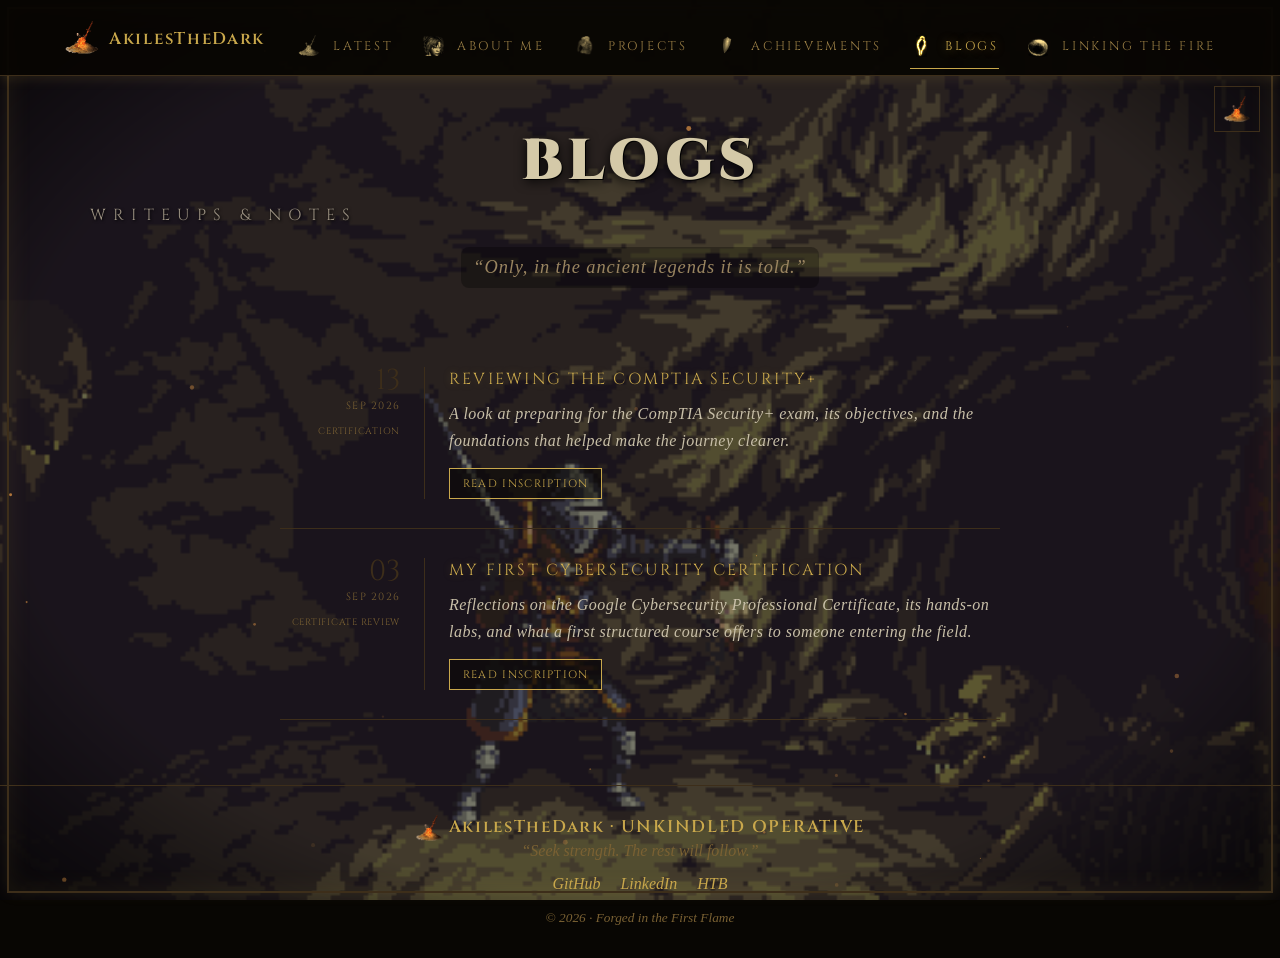
==== commit daeb9e32: "update" ====
--- a/blogs.html
+++ b/blogs.html
@@ -1,2 +1,30 @@
-<!doctype html><html lang="en"><head><meta charset="utf-8"><meta name="viewport" content="width=device-width,initial-scale=1"><title>Lore</title><link rel="icon" type="image/png" href="assets/bonfire.png"><link rel="stylesheet" href="style.css"></head><body style="--page-bg:url('assets/lore.gif')"><main class="wrap"><h1 class="page-title">LORE</h1><p class="quote">“Only, in the ancient legends it is told.”</p><div class="grid"><article class="card"><h2>📜 THE FIRST DESCENT</h2><hr class="rule"><div class="meta">08 OCT 2026 · FIELD NOTES · CYBERSECURITY</div><hr class="rule"><p><i>Every descent begins with a question. In the dark beneath the surface, a patient eye finds what haste would leave behind…</i></p><button class="btn read-post" data-target="post1">READ INSCRIPTION</button><div class="post-body" id="post1"><p>Every descent begins with a question. I began by mapping what I could see, separating known paths from the quiet corners that deserved a closer look.</p><p>Enumeration is an act of listening. Each service leaves a trace; each response gives a little more of the shape beneath the veil. The work rewards careful notes and a willingness to return to a clue later.</p><div class="code">$ nmap -sV -sC target<br><span style="color:#8b1a1a">PORT</span> 22/tcp open ssh</div><p>This inscription is a starter entry. Replace it with your own field notes and writeups.</p><div class="soap">SOAPSTONE MESSAGE<br><span>Try jumping</span></div></div></article>
-<article class="card"><h2>📜 ASHES OF DISCOVERY</h2><hr class="rule"><div class="meta">IN PROGRESS · REVERSE ENGINEERING</div><hr class="rule"><p><i>A sealed mechanism waits. Its workings are hidden, but not beyond patient study…</i></p><button class="btn read-post" data-target="post2">READ INSCRIPTION</button><div class="post-body" id="post2"><p>A sealed mechanism waits. Begin with the smallest observable fact: the file's structure, its strings, and the behavior it reveals when approached in a safe environment.</p><p>These notes will grow as the investigation continues. Record each hypothesis, then let the evidence decide which path remains.</p><div class="soap">SOAPSTONE MESSAGE<br><span>Praise the sun!</span></div></div></article></div></main><script src="script.js"></script></body></html>
+<!doctype html>
+<html lang="en">
+<head>
+  <meta charset="utf-8">
+  <meta name="viewport" content="width=device-width,initial-scale=1">
+  <title>Blogs</title>
+  <link rel="icon" type="image/png" href="assets/bonfire.png">
+  <link rel="stylesheet" href="style.css">
+</head>
+<body style="--page-bg:url('assets/lore.gif')">
+  <main class="wrap">
+    <h1 class="page-title">BLOGS</h1>
+    <p class="page-subtitle">WRITEUPS &amp; NOTES</p>
+    <p class="quote">“Only, in the ancient legends it is told.”</p>
+    <div class="blog-list">
+      <article class="blog-row">
+        <div class="blog-date"><span>13</span><small>SEP 2026</small><span class="blog-category">CERTIFICATION</span></div>
+        <div class="blog-divider"></div>
+        <div class="blog-content"><h2>REVIEWING THE COMPTIA SECURITY+</h2><p><i>A look at preparing for the CompTIA Security+ exam, its objectives, and the foundations that helped make the journey clearer.</i></p><a class="btn" href="https://medium.com/@AkilesTheDark/reviewing-the-comptia-security-84c163a29d42" target="_blank" rel="noopener">READ INSCRIPTION</a></div>
+      </article>
+      <article class="blog-row">
+        <div class="blog-date"><span>03</span><small>SEP 2026</small><span class="blog-category">CERTIFICATE REVIEW</span></div>
+        <div class="blog-divider"></div>
+        <div class="blog-content"><h2>MY FIRST CYBERSECURITY CERTIFICATION</h2><p><i>Reflections on the Google Cybersecurity Professional Certificate, its hands-on labs, and what a first structured course offers to someone entering the field.</i></p><a class="btn" href="https://medium.com/@AkilesTheDark/my-first-cybersecurity-certification-e998a7606bd0" target="_blank" rel="noopener">READ INSCRIPTION</a></div>
+      </article>
+    </div>
+  </main>
+  <script src="script.js"></script>
+</body>
+</html>
--- a/style.css
+++ b/style.css
@@ -40,8 +40,98 @@
 button,.btn,a.button{font-family:'Cinzel',serif;font-weight:400;font-size:.75rem;letter-spacing:.35em;text-transform:uppercase;color:#c9a84c}
 button:hover,.btn:hover,a.button:hover{background:rgba(201,168,76,.08);text-shadow:0 0 8px rgba(201,168,76,.6);box-shadow:0 0 12px rgba(201,168,76,.2)}
 strong,b{font-weight:400}
+.stat{grid-template-columns:minmax(200px,max-content) minmax(0,1fr) 35px}
+.stat>span:first-child,.stat-name,.skill-label{white-space:nowrap;min-width:200px;font-size:.72rem}
 .nav-icon{width:22px;height:22px;object-fit:contain;vertical-align:middle;margin-right:7px;margin-bottom:2px;filter:brightness(.75) sepia(1) hue-rotate(5deg) saturate(1.5);transition:filter .3s ease}
 nav a:hover .nav-icon,nav a.active .nav-icon{filter:brightness(1.1) sepia(1) hue-rotate(5deg) saturate(2.5)}
 nav a{display:inline-flex;align-items:center;gap:6px;white-space:nowrap}
 h1,.hero h1,.page-title,.hero-title{font-family:'Cinzel',serif;font-weight:900;font-size:clamp(2rem,4.5vw,3.8rem);letter-spacing:.06em;text-transform:uppercase;color:#d4c9a8;text-shadow:1px 1px 0 #000,0 2px 12px rgba(0,0,0,.95);-webkit-text-stroke:0;line-height:1.1;font-style:normal}
 .page-subtitle,h1+p,.hero-subtitle-small,h1+p.quote,.hero h1+.lead,.cinema h1+p{font-family:'Cinzel',serif;font-weight:400;font-size:clamp(.8rem,1.5vw,1rem);letter-spacing:.45em;text-transform:uppercase;color:#9a9080;text-shadow:1px 1px 3px #000;margin-top:.3em}
+/* Shared vertical timeline for projects, blogs, and achievements */
+.timeline-wrapper{position:relative;max-width:900px;margin:0 auto;padding:2rem 0}
+.timeline-line{width:1px;background:linear-gradient(to bottom,#c9a84c 0%,#3d2e1a 85%,transparent 100%);position:absolute;left:50%;transform:translateX(-50%);top:0;bottom:0}
+.timeline-item{display:flex;justify-content:flex-end;padding-right:calc(50% + 20px);margin-bottom:2rem;position:relative}
+.timeline-item:nth-of-type(even){justify-content:flex-start;padding-right:0;padding-left:calc(50% + 20px)}
+.timeline-dot{width:10px;height:10px;border-radius:50%;background:#c9a84c;box-shadow:0 0 8px rgba(201,168,76,.6);position:absolute;left:50%;transform:translateX(-50%);top:1.5rem}
+.timeline-card{width:420px;max-width:420px;padding:1.5rem 1.8rem;background:rgba(10,8,4,.88);border:1px solid #3d2e1a;border-left:2px solid #c9a84c;transition:border-color .3s,box-shadow .3s}
+.timeline-item:nth-of-type(even) .timeline-card{border-left:none;border-right:2px solid #c9a84c}
+.timeline-card:hover{border-color:#c9a84c;box-shadow:0 0 12px rgba(201,168,76,.2)}
+.timeline-card h2{font:400 .95rem 'Cinzel',serif;line-height:1.4;letter-spacing:.12em;color:#c9a84c;border:0;padding:0;margin:0 0 .6rem;text-shadow:0 0 8px rgba(201,168,76,.25)}
+.timeline-card p{font-size:.95rem;line-height:1.55;margin:.55rem 0;display:-webkit-box;-webkit-line-clamp:3;-webkit-box-orient:vertical;overflow:hidden}
+.timeline-card .meta{font-size:.72rem;letter-spacing:.12em;white-space:nowrap;overflow:hidden;text-overflow:ellipsis}
+.timeline-card .btn{font-size:.72rem;letter-spacing:.12em;padding:.4rem 1rem;margin:.2rem}
+.timeline-card .rule{margin:.65rem 0}
+.timeline-card .badge{font-size:.6rem;letter-spacing:.1em}
+@media(max-width:700px){.timeline-line{left:10px}.timeline-item,.timeline-item:nth-of-type(even){justify-content:flex-start;padding:0 0 0 35px}.timeline-dot{left:10px}.timeline-card{width:100%;max-width:420px}}
+
+/* Project masonry */
+.projects-grid{columns:3;column-gap:1.2rem}
+.project-card{position:relative;display:inline-block;width:100%;break-inside:avoid;-webkit-column-break-inside:avoid;margin:0 0 1.2rem;padding:1.2rem 1.4rem;background:rgba(10,8,4,.88);border:1px solid #3d2e1a;transition:all .3s ease}
+.project-card:hover{border-color:#c9a84c;transform:translateY(-4px);box-shadow:0 8px 24px rgba(201,168,76,.15)}
+.project-card h2{font:400 .9rem 'Cinzel',serif;letter-spacing:.13em;color:#c9a84c;border:0;padding:0 5.5rem 0 0;margin:0 0 .8rem;text-shadow:0 0 8px rgba(201,168,76,.25)}
+.project-card p{font-size:.96rem;line-height:1.65;margin:.6rem 0;display:-webkit-box;-webkit-line-clamp:3;-webkit-box-orient:vertical;overflow:hidden}
+.project-type{position:absolute;top:1.2rem;right:1.1rem;max-width:6rem;font:400 .58rem 'Cinzel',serif;letter-spacing:.08em;text-align:right;color:#7a6133}
+.project-tags{display:flex;flex-wrap:wrap;gap:.35rem;margin:.9rem 0}
+.project-tags span{border:1px solid #3d2e1a;border-radius:999px;padding:.2rem .5rem;color:#9a7f45;font:400 .62rem 'Cinzel',serif;letter-spacing:.04em}
+.project-repo{margin:.65rem 0}
+.project-actions{display:flex;flex-wrap:wrap;gap:.3rem;margin-top:.75rem}
+.project-actions .btn{margin:0;padding:.45rem .65rem;font-size:.68rem;letter-spacing:.1em}
+@media(max-width:900px){.projects-grid{columns:2}}
+@media(max-width:600px){.projects-grid{columns:1}}
+
+/* Achievement seals */
+.achievements-grid{display:grid;grid-template-columns:repeat(3,minmax(0,1fr));gap:1.5rem;max-width:860px;margin:0 auto}
+.cert-card{padding:1.5rem 1rem;text-align:center;background:rgba(10,8,4,.88);border:1px solid #3d2e1a;transition:box-shadow .3s,transform .3s}
+.cert-card.earned{border-color:#c9a84c;box-shadow:0 0 16px rgba(201,168,76,.12)}
+.cert-card.in-progress{border-color:#3d2e1a;opacity:.65}
+.cert-card:hover{box-shadow:0 0 24px rgba(201,168,76,.2);transform:translateY(-3px)}
+.cert-icon{display:block;height:64px;margin:0 auto .8rem;color:#c9a84c;font:400 64px/1 'Cinzel',serif;text-shadow:0 0 16px rgba(201,168,76,.22)}
+.cert-icon-img{display:block;width:200px;height:200px;object-fit:contain;margin:0 auto .8rem}
+.cert-card h2{font:400 .9rem/1.5 'Cinzel',serif;letter-spacing:.12em;color:#c9a84c;text-align:center;border:0;padding:0;margin:0 0 .6rem;text-shadow:0 0 8px rgba(201,168,76,.25)}
+.cert-card .meta{font-size:.65rem;letter-spacing:.1em;margin-bottom:.8rem}
+.cert-status{display:block;width:max-content;margin:.3rem auto .85rem;padding:.25rem .55rem;border:1px solid #3d2e1a;color:#9a7f45;font:400 .62rem 'Cinzel',serif;letter-spacing:.12em}
+.earned-status{border-color:#c9a84c;color:#c9a84c}
+.cert-card .btn{padding:.45rem .8rem;font-size:.68rem;letter-spacing:.12em}
+.cert-card .btn:disabled{opacity:.55;cursor:default}
+@media(max-width:850px){.achievements-grid{grid-template-columns:repeat(2,minmax(0,1fr))}}
+@media(max-width:560px){.achievements-grid{grid-template-columns:1fr}}
+
+/* Blog inscription list */
+.blog-list{max-width:720px;margin:0 auto}
+.blog-row{display:grid;grid-template-columns:120px 1px minmax(0,1fr);gap:0 1.5rem;align-items:stretch;padding:1.8rem 0;border-bottom:1px solid #3d2e1a;transition:border-color .25s}
+.blog-date{display:flex;flex-direction:column;align-items:flex-end;text-align:right;color:#3d2e1a;font-family:'Cinzel',serif;line-height:1}
+.blog-date>span:first-child{font-size:1.8rem}
+.blog-date small{margin-top:.35rem;font-size:.65rem;letter-spacing:.12em;color:#7a6133}
+.blog-category{margin-top:.85rem;color:#7a6133;font:400 .58rem/1.5 'Cinzel',serif;letter-spacing:.08em}
+.blog-divider{width:1px;background:#3d2e1a;align-self:stretch;transition:background .25s}
+.blog-row:hover .blog-date,.blog-row:hover .blog-date small{color:#c9a84c}
+.blog-row:hover{border-bottom-color:#c9a84c}
+.blog-row:hover .blog-divider{background:#c9a84c}
+.blog-content h2{font:400 1rem/1.5 'Cinzel',serif;letter-spacing:.14em;color:#c9a84c;text-transform:uppercase;border:0;padding:0;margin:0 0 .55rem;text-shadow:0 0 8px rgba(201,168,76,.25)}
+.blog-content p{font-size:1rem;line-height:1.7;margin:.4rem 0 .85rem;display:-webkit-box;-webkit-line-clamp:2;-webkit-box-orient:vertical;overflow:hidden}
+.blog-content .btn{padding:.45rem .8rem;font-size:.68rem;letter-spacing:.12em}
+@media(max-width:520px){.blog-row{grid-template-columns:70px 1px minmax(0,1fr);gap:0 .85rem;padding:1.4rem 0}.blog-date>span:first-child{font-size:1.5rem}.blog-date small{font-size:.56rem}.blog-category{font-size:.52rem;overflow-wrap:anywhere}.blog-content h2{font-size:.9rem;letter-spacing:.1em}}
+
+/* Challenge path timeline */
+.challenge-timeline{position:relative;max-width:900px;margin:0 auto;padding:1rem 0}
+.challenge-timeline .timeline-line{width:2px;background:linear-gradient(to bottom,#c9a84c,#3d2e1a);position:absolute;left:50%;transform:translateX(-50%);top:0;bottom:0}
+.challenge-timeline .timeline-item{display:flex;justify-content:flex-end;padding-right:calc(50% + 30px);margin-bottom:2rem;position:relative}
+.challenge-timeline .timeline-item:nth-of-type(even){justify-content:flex-start;padding-right:0;padding-left:calc(50% + 30px)}
+.challenge-timeline .timeline-dot{width:10px;height:10px;border-radius:50%;background:#c9a84c;box-shadow:0 0 8px rgba(201,168,76,.6);position:absolute;left:50%;transform:translateX(-50%);top:1.5rem}
+.challenge-card{width:280px;padding:0;overflow:hidden;background:rgba(10,8,4,.88);border:1px solid #3d2e1a;transition:border-color .25s,box-shadow .25s}
+.challenge-card:hover{border-color:#c9a84c;box-shadow:0 0 16px rgba(201,168,76,.25)}
+.challenge-card.sealed{opacity:.85}
+.challenge-card.sealed .challenge-card-body{filter:brightness(.75)}
+.challenge-card .boss-image{display:block;width:100%;height:120px;object-fit:cover;object-position:center 25%}
+.challenge-card-body{padding:1rem 1.2rem;text-align:center}
+.challenge-card h2{font:400 .85rem/1.4 'Cinzel',serif;letter-spacing:.12em;color:#c9a84c;text-align:center;border:0;padding:0;margin:0 0 .45rem;text-shadow:0 0 8px rgba(201,168,76,.25)}
+.challenge-card .meta{font-size:.65rem;letter-spacing:.12em;text-align:center}
+.challenge-card .skull{display:block;font-size:1rem;letter-spacing:.15em;color:#c9a84c;margin:.5rem 0}
+.status-badge{display:table;margin:.4rem auto;padding:.22rem .55rem;border:1px solid #3d2e1a;color:#9a7f45;font:400 .6rem 'Cinzel',serif;letter-spacing:.12em}
+.challenge-card.unlocked .status-badge,.challenge-card.solved .status-badge{border-color:#c9a84c;color:#c9a84c}
+.challenge-card .lore-hint{display:-webkit-box;-webkit-line-clamp:1;-webkit-box-orient:vertical;overflow:hidden;font-size:.9rem;line-height:1.5;margin:.5rem 0 .85rem}
+.challenge-card .attempt{display:block;width:100%;margin:0;padding:.55rem .5rem;font-size:.68rem;letter-spacing:.12em}
+.challenge-card .attempt:disabled{opacity:.55;cursor:default}
+.challenge-card .riddle{margin:.8rem auto 0;text-align:center}
+.challenge-card .riddle p{font-size:.9rem;line-height:1.5;margin:.5rem 0}
+@media(max-width:700px){.challenge-timeline .timeline-line{left:10px;transform:none}.challenge-timeline .timeline-item,.challenge-timeline .timeline-item:nth-of-type(even){justify-content:flex-start;padding:0 0 0 35px}.challenge-timeline .timeline-dot{left:10px}.challenge-card{width:280px;max-width:100%}}
